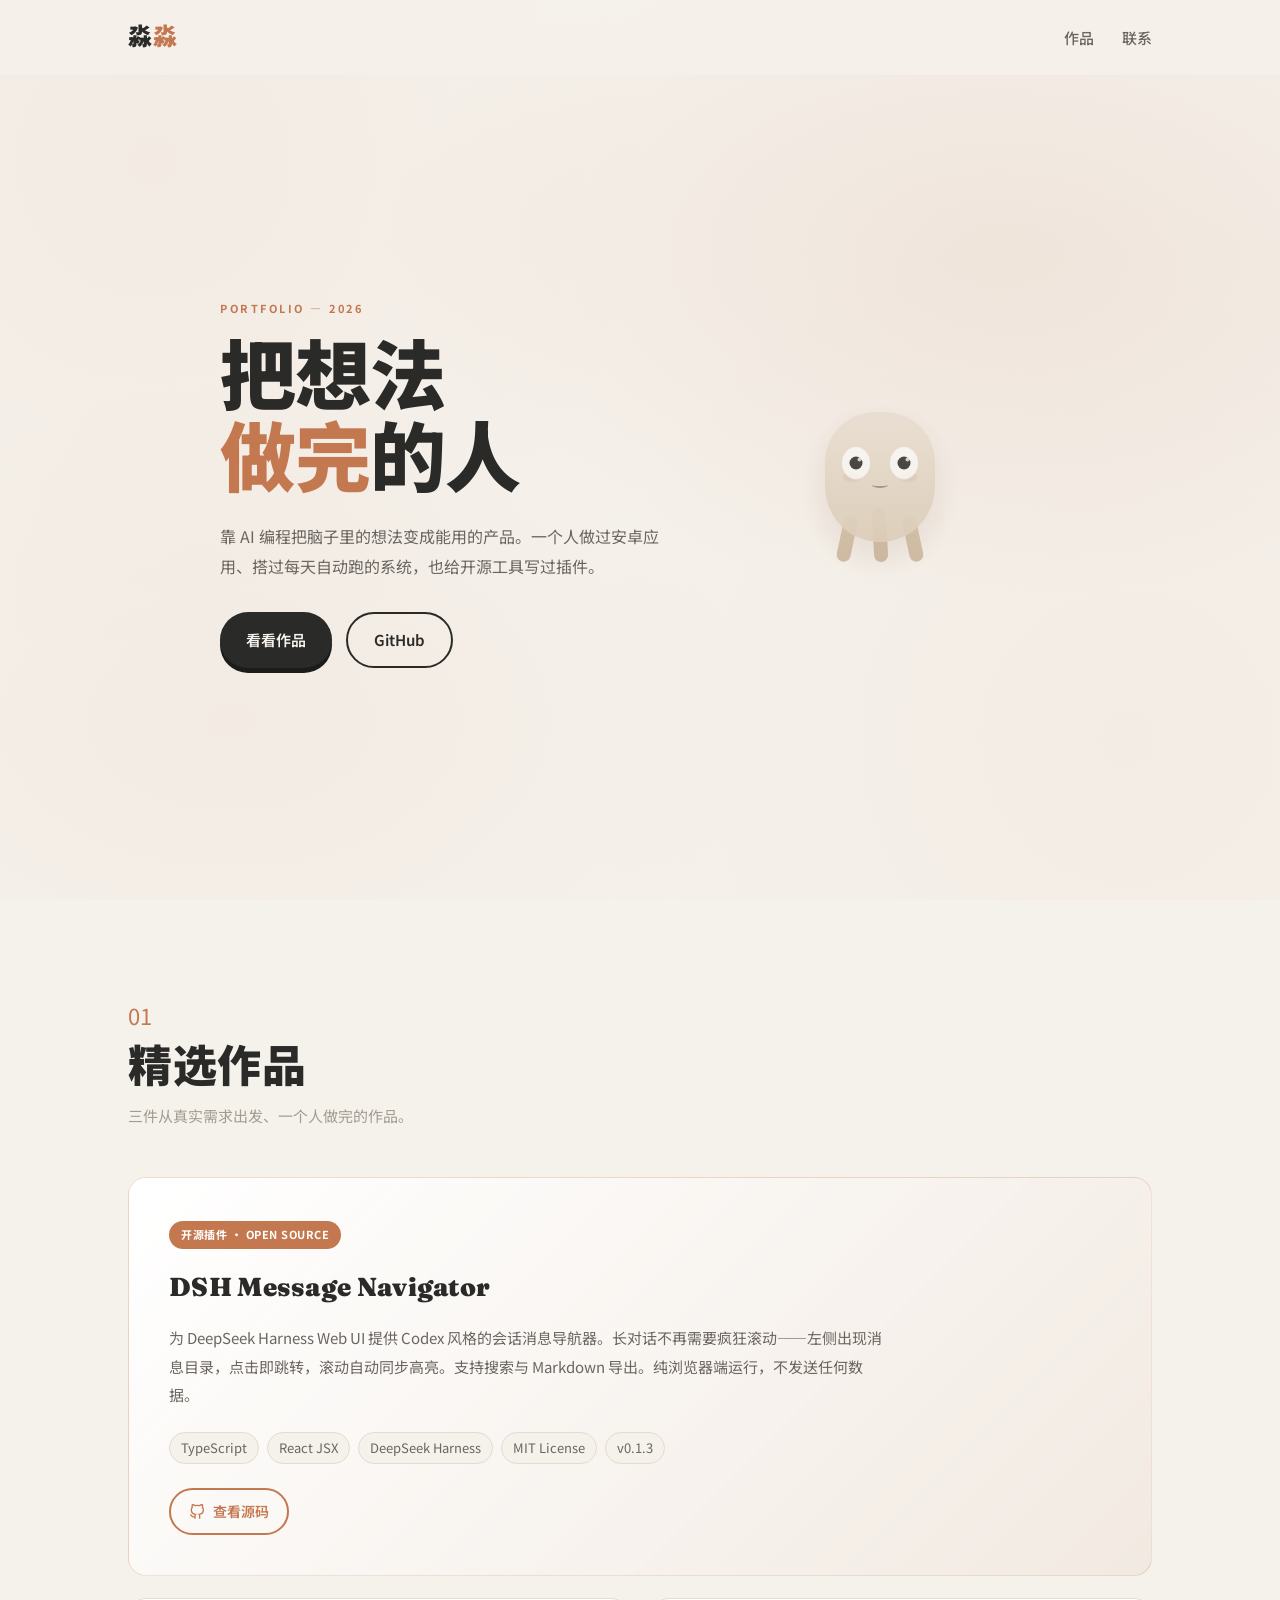
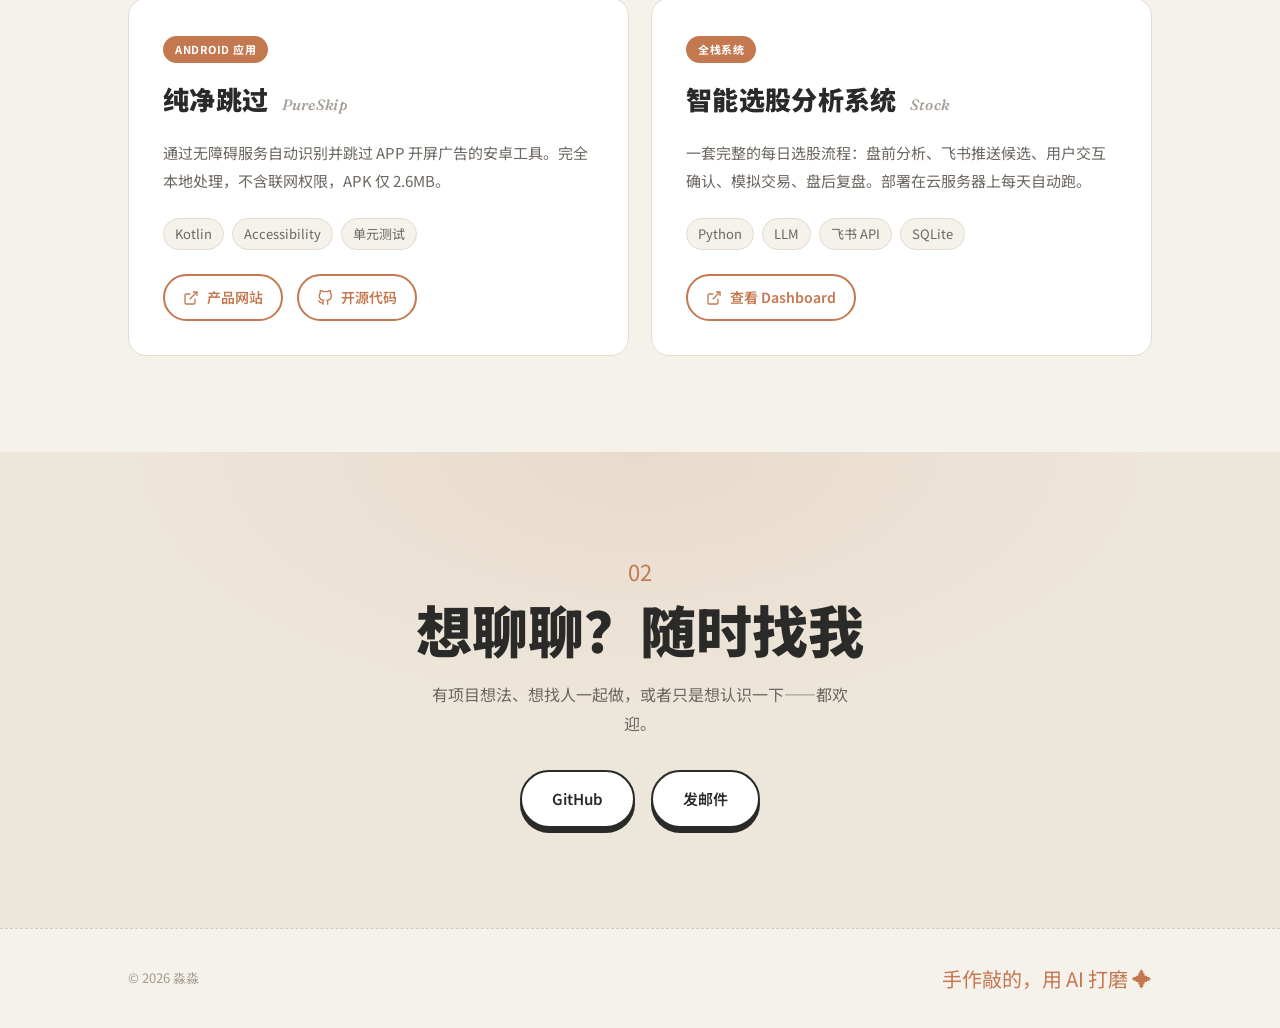
==== index.html @ 7923259c "revert: 回到版本C暖调编辑+漂浮生物(米色)，移除水母SVG与暖橙渐变，去掉Caveat手写体，署名淼淼" ====
<!DOCTYPE html>
<html lang="zh-CN">
<head>
    <meta charset="UTF-8">
    <meta name="viewport" content="width=device-width, initial-scale=1.0">
    <title>淼淼 — 作品集</title>
    <meta name="description" content="淼淼 的个人作品集：AI 编程驱动，从想法到产品一个人做完。">
    <link rel="preconnect" href="https://fonts.googleapis.com">
    <link rel="preconnect" href="https://fonts.gstatic.com" crossorigin>
    <link href="https://fonts.googleapis.com/css2?family=Fraunces:ital,opsz,wght@0,9..144,400;0,9..144,600;0,9..144,900;1,9..144,500&family=Noto+Sans+SC:wght@300;400;500;700&display=swap" rel="stylesheet">
    <link rel="stylesheet" href="style.css">
</head>
<body>
    <!-- 顶部滚动进度条 -->
    <div class="scroll-progress" id="scrollProgress"></div>

    <!-- 导航栏 -->
    <nav class="navbar" id="navbar">
        <div class="container nav-container">
            <a href="#hero" class="logo">淼<span>淼</span></a>
            <ul class="nav-links">
                <li><a href="#work">作品</a></li>
                <li><a href="#contact">联系</a></li>
            </ul>
        </div>
    </nav>

    <!-- 英雄区 -->
    <section class="hero" id="hero">
        <div class="container hero-container">
            <!-- 左侧：文案 -->
            <div class="hero-content">
                <span class="hero-label">Portfolio — 2026</span>
                <h1 class="hero-title">把想法<br><span>做完</span>的人</h1>
                <p class="hero-desc">靠 AI 编程把脑子里的想法变成能用的产品。一个人做过安卓应用、搭过每天自动跑的系统，也给开源工具写过插件。</p>
                <div class="hero-buttons">
                    <a href="#work" class="btn btn-primary">看看作品</a>
                    <a href="https://github.com/kekcidbbe-sudo" target="_blank" rel="noopener" class="btn btn-ghost">GitHub</a>
                </div>
            </div>

            <!-- 右侧：眼珠跟随的漂浮吉祥物 -->
            <div class="hero-mascot" id="mascotArea" aria-hidden="true">
                <div class="creature" id="creature">
                    <div class="tentacle t1"></div>
                    <div class="tentacle t2"></div>
                    <div class="tentacle t3"></div>
                    <div class="creature-body">
                        <div class="creature-face">
                            <div class="eye">
                                <div class="pupil" id="pupilL"></div>
                            </div>
                            <div class="eye">
                                <div class="pupil" id="pupilR"></div>
                            </div>
                        </div>
                        <div class="cheek cheek-l"></div>
                        <div class="cheek cheek-r"></div>
                        <div class="smile"></div>
                    </div>
                </div>
            </div>
        </div>
    </section>

    <!-- 作品展示 -->
    <section class="work" id="work">
        <div class="container">
            <div class="section-head">
                <span class="section-num">01</span>
                <h2 class="section-title">精选作品</h2>
                <p class="section-sub">三件从真实需求出发、一个人做完的作品。</p>
            </div>

            <!-- 主推项目：DSH Message Navigator -->
            <article class="project-card featured">
                <span class="project-type">开源插件 · Open Source</span>
                <h3 class="project-name">DSH Message Navigator</h3>
                <p class="project-desc">为 DeepSeek Harness Web UI 提供 Codex 风格的会话消息导航器。长对话不再需要疯狂滚动——左侧出现消息目录，点击即跳转，滚动自动同步高亮。支持搜索与 Markdown 导出。纯浏览器端运行，不发送任何数据。</p>
                <div class="project-meta">
                    <span>TypeScript</span>
                    <span>React JSX</span>
                    <span>DeepSeek Harness</span>
                    <span>MIT License</span>
                    <span>v0.1.3</span>
                </div>
                <div class="project-links">
                    <a href="https://github.com/kekcidbbe-sudo/dsh-message-navigator" target="_blank" rel="noopener" class="project-link">
                        <svg width="16" height="16" viewBox="0 0 24 24" fill="none" stroke="currentColor" stroke-width="2"><path d="M9 19c-5 1.5-5-2.5-7-3m14 6v-3.87a3.37 3.37 0 0 0-.94-2.61c3.14-.35 6.44-1.54 6.44-7A5.44 5.44 0 0 0 20 4.77 5.07 5.07 0 0 0 19.91 1S18.73.65 16 2.48a13.38 13.38 0 0 0-7 0C6.27.65 5.09 1 5.09 1A5.07 5.07 0 0 0 5 4.77a5.44 5.44 0 0 0-1.5 3.78c0 5.42 3.3 6.61 6.44 7A3.37 3.37 0 0 0 9 18.13V22"/></svg>
                        <span>查看源码</span>
                    </a>
                </div>
            </article>

            <div class="project-grid">
                <article class="project-card">
                    <span class="project-type">Android 应用</span>
                    <h3 class="project-name">纯净跳过 <span>PureSkip</span></h3>
                    <p class="project-desc">通过无障碍服务自动识别并跳过 APP 开屏广告的安卓工具。完全本地处理，不含联网权限，APK 仅 2.6MB。</p>
                    <div class="project-meta">
                        <span>Kotlin</span>
                        <span>Accessibility</span>
                        <span>单元测试</span>
                    </div>
                    <div class="project-links">
                        <a href="https://pureskip.pages.dev/" target="_blank" rel="noopener" class="project-link">
                            <svg width="16" height="16" viewBox="0 0 24 24" fill="none" stroke="currentColor" stroke-width="2"><path d="M18 13v6a2 2 0 0 1-2 2H5a2 2 0 0 1-2-2V8a2 2 0 0 1 2-2h6"/><polyline points="15 3 21 3 21 9"/><line x1="10" y1="14" x2="21" y2="3"/></svg>
                            <span>产品网站</span>
                        </a>
                        <a href="https://github.com/kekcidbbe-sudo/PureSkip" target="_blank" rel="noopener" class="project-link">
                            <svg width="16" height="16" viewBox="0 0 24 24" fill="none" stroke="currentColor" stroke-width="2"><path d="M9 19c-5 1.5-5-2.5-7-3m14 6v-3.87a3.37 3.37 0 0 0-.94-2.61c3.14-.35 6.44-1.54 6.44-7A5.44 5.44 0 0 0 20 4.77 5.07 5.07 0 0 0 19.91 1S18.73.65 16 2.48a13.38 13.38 0 0 0-7 0C6.27.65 5.09 1 5.09 1A5.07 5.07 0 0 0 5 4.77a5.44 5.44 0 0 0-1.5 3.78c0 5.42 3.3 6.61 6.44 7A3.37 3.37 0 0 0 9 18.13V22"/></svg>
                            <span>开源代码</span>
                        </a>
                    </div>
                </article>

                <article class="project-card">
                    <span class="project-type">全栈系统</span>
                    <h3 class="project-name">智能选股分析系统 <span>Stock</span></h3>
                    <p class="project-desc">一套完整的每日选股流程：盘前分析、飞书推送候选、用户交互确认、模拟交易、盘后复盘。部署在云服务器上每天自动跑。</p>
                    <div class="project-meta">
                        <span>Python</span>
                        <span>LLM</span>
                        <span>飞书 API</span>
                        <span>SQLite</span>
                    </div>
                    <div class="project-links">
                        <a href="http://49.233.30.134/" target="_blank" rel="noopener" class="project-link">
                            <svg width="16" height="16" viewBox="0 0 24 24" fill="none" stroke="currentColor" stroke-width="2"><path d="M18 13v6a2 2 0 0 1-2 2H5a2 2 0 0 1-2-2V8a2 2 0 0 1 2-2h6"/><polyline points="15 3 21 3 21 9"/><line x1="10" y1="14" x2="21" y2="3"/></svg>
                            <span>查看 Dashboard</span>
                        </a>
                    </div>
                </article>
            </div>
        </div>
    </section>

    <!-- 联系方式 -->
    <section class="contact" id="contact">
        <div class="container contact-inner">
            <span class="section-num center">02</span>
            <h2 class="contact-title">想聊聊？随时找我</h2>
            <p class="contact-desc">有项目想法、想找人一起做，或者只是想认识一下——都欢迎。</p>
            <div class="contact-links">
                <a href="https://github.com/kekcidbbe-sudo" target="_blank" rel="noopener" class="contact-item">
                    <span>GitHub</span>
                </a>
                <a href="mailto:2795542990@qq.com" class="contact-item">
                    <span>发邮件</span>
                </a>
            </div>
        </div>
    </section>

    <!-- 页脚 -->
    <footer class="footer">
        <div class="container footer-container">
            <p>© 2026 淼淼</p>
            <p class="footer-note">手作敲的，用 AI 打磨 ✦</p>
        </div>
    </footer>

    <script src="script.js"></script>
</body>
</html>
---- style.css ----
/* ============================================================
   淼淼 · 作品集 —— 版本 C：暖调编辑风 + 漂浮眼珠吉祥物
   干净、不花哨、有记忆点、轻交互
   ============================================================ */

* { margin: 0; padding: 0; box-sizing: border-box; }

:root {
    --paper:        #F5F1EB;   /* 主背景：暖米白 */
    --paper-deep:   #EDE6DA;   /* 次级背景 */
    --card:         #FFFFFF;   /* 卡片：近白 */
    --card-hover:   #FFFBF5;

    --ink:          #2A2A28;   /* 主文字：暖墨 */
    --ink-soft:     #6B6660;   /* 次要文字 */
    --ink-muted:    #A39C91;   /* 弱化文字 */

    --accent:       #C47850;   /* 主色：陶土橙 */
    --accent-deep:  #A85E3C;
    --accent-soft:  rgba(196, 120, 80, 0.10);
    --accent-line:  rgba(196, 120, 80, 0.22);

    --border:       #E3DCCF;
    --border-deep:  #D6CCB8;
    --shadow-ink:   rgba(75, 60, 40, 0.12);

    --serif: 'Fraunces', 'Noto Sans SC', Georgia, serif;
    --sans:  'Noto Sans SC', -apple-system, BlinkMacSystemFont, 'Segoe UI', sans-serif;
    --hand:  var(--sans);
}

html { scroll-behavior: smooth; overflow-x: hidden; }

body {
    font-family: var(--sans);
    background: var(--paper);
    color: var(--ink);
    line-height: 1.75;
    overflow-x: hidden;
    -webkit-font-smoothing: antialiased;
    background-image:
        radial-gradient(circle at 12% 18%, rgba(196, 120, 80, 0.05) 0, transparent 38%),
        radial-gradient(circle at 88% 82%, rgba(196, 120, 80, 0.04) 0, transparent 42%);
    background-attachment: fixed;
}

.container { max-width: 1080px; margin: 0 auto; padding: 0 28px; }
.hand { font-family: var(--hand); font-weight: 700; }

/* ===== 顶部滚动进度条 ===== */
.scroll-progress {
    position: fixed; top: 0; left: 0;
    height: 3px; width: 0%;
    background: var(--accent);
    z-index: 200; transition: width 0.1s linear;
}

/* ===== 导航栏 ===== */
.navbar {
    position: fixed; top: 0; left: 0; right: 0; z-index: 100;
    background: rgba(245, 241, 235, 0.78);
    backdrop-filter: blur(14px); -webkit-backdrop-filter: blur(14px);
    border-bottom: 1px solid transparent;
    padding: 16px 0;
    transition: background 0.3s, box-shadow 0.3s, border-color 0.3s, padding 0.3s;
}
.navbar.scrolled {
    background: rgba(245, 241, 235, 0.94);
    border-bottom: 1px solid var(--border);
    box-shadow: 0 6px 22px rgba(75, 60, 40, 0.05);
    padding: 11px 0;
}
.nav-container { display: flex; justify-content: space-between; align-items: center; }
.logo {
    font-family: var(--serif); font-size: 24px; font-weight: 900;
    color: var(--ink); text-decoration: none; letter-spacing: 0.5px;
}
.logo span { color: var(--accent); }
.nav-links { display: flex; gap: 28px; list-style: none; }
.nav-links a {
    color: var(--ink-soft); text-decoration: none; font-size: 15px; font-weight: 500;
    transition: color 0.25s; position: relative;
}
.nav-links a::after {
    content: ''; position: absolute; bottom: -5px; left: 0;
    width: 0; height: 2px; background: var(--accent); border-radius: 2px;
    transition: width 0.28s ease;
}
.nav-links a:hover { color: var(--ink); }
.nav-links a:hover::after { width: 100%; }

/* ===== 英雄区 ===== */
.hero {
    min-height: 100vh; display: flex; align-items: center;
    padding: 120px 0 60px; position: relative; overflow: hidden;
    background:
        radial-gradient(ellipse 70% 55% at 78% 28%, rgba(196, 120, 80, 0.10), transparent 70%),
        radial-gradient(ellipse 60% 55% at 18% 80%, rgba(196, 120, 80, 0.05), transparent 70%);
}
.hero-container {
    display: grid; grid-template-columns: 1.1fr 0.9fr;
    gap: 40px; align-items: center; position: relative; z-index: 1;
}
.hero-label {
    display: inline-block; font-size: 11px; font-weight: 700;
    color: var(--accent); text-transform: uppercase; letter-spacing: 2.5px;
    margin-bottom: 18px;
}
.hero-title {
    font-family: var(--serif); font-size: clamp(44px, 7vw, 76px);
    font-weight: 900; line-height: 1.08; color: var(--ink);
    letter-spacing: -1px; margin-bottom: 22px;
}
.hero-title span { color: var(--accent); }
.hero-desc {
    font-size: 16px; color: var(--ink-soft); max-width: 440px;
    margin-bottom: 30px; line-height: 1.85;
}
.hero-buttons { display: flex; gap: 14px; flex-wrap: wrap; }
.btn {
    display: inline-flex; align-items: center; justify-content: center;
    padding: 13px 26px; border-radius: 999px; font-size: 15px; font-weight: 600;
    text-decoration: none; transition: transform 0.22s cubic-bezier(.34,1.56,.64,1), box-shadow 0.25s, background 0.25s, color 0.25s;
    will-change: transform;
}
.btn-primary { background: var(--ink); color: var(--paper); box-shadow: 0 5px 0 #1c1c1a; }
.btn-primary:hover { background: var(--accent); box-shadow: 0 8px 0 var(--accent-deep); transform: translateY(-3px); }
.btn-primary:active { transform: translateY(2px); box-shadow: 0 2px 0 var(--accent-deep); }
.btn-ghost { border: 2px solid var(--ink); color: var(--ink); background: transparent; }
.btn-ghost:hover { background: var(--ink); color: var(--paper); transform: translateY(-3px); }

/* ===== 漂浮眼珠吉祥物 ===== */
.hero-mascot {
    position: relative; height: 360px;
    display: flex; flex-direction: column; align-items: center; justify-content: center;
}
.creature {
    position: relative; width: 150px; height: 180px;
    animation: float 4s ease-in-out infinite;
}
@keyframes float { 0%,100% { transform: translateY(0); } 50% { transform: translateY(-12px); } }
.creature-body {
    position: absolute; bottom: 28px; left: 20px;
    width: 110px; height: 130px;
    background: linear-gradient(180deg, #E8DDD0 0%, #DCCCB8 100%);
    border-radius: 55px 55px 60px 60px;
    opacity: 0.92;
    box-shadow: 0 14px 30px rgba(120, 90, 60, 0.12);
}
.tentacle {
    position: absolute; width: 14px; height: 46px;
    background: linear-gradient(180deg, #DCCCB8, #D0BCA4);
    border-radius: 7px; bottom: 8px; z-index: -1;
}
.tentacle.t1 { left: 35px; transform: rotate(12deg); }
.tentacle.t2 { left: 68px; transform: rotate(-3deg); height: 54px; }
.tentacle.t3 { right: 35px; transform: rotate(-12deg); }
.creature-face {
    position: absolute; top: 34px; left: 50%; transform: translateX(-50%);
    width: 78px; display: flex; justify-content: center; gap: 18px; z-index: 2;
}
.eye {
    width: 34px; height: 34px; background: rgba(255,255,255,0.72);
    border-radius: 50%; position: relative; overflow: hidden;
    border: 1.5px solid rgba(180, 150, 120, 0.3);
    backdrop-filter: blur(2px); -webkit-backdrop-filter: blur(2px);
}
.pupil {
    width: 13px; height: 13px; background: #3a3835; border-radius: 50%;
    position: absolute; top: 50%; left: 50%; transform: translate(-50%, -50%);
    transition: transform 0.09s ease-out;
}
.pupil::after {
    content: ''; width: 4px; height: 4px; background: rgba(255,255,255,0.75);
    border-radius: 50%; position: absolute; top: 1px; right: 1px;
}
.cheek {
    position: absolute; width: 18px; height: 10px;
    background: rgba(196, 120, 80, 0.14); border-radius: 50%; top: 60px;
}
.cheek-l { left: 18px; }
.cheek-r { right: 18px; }
.smile {
    position: absolute; top: 70px; left: 50%; transform: translateX(-50%);
    width: 16px; height: 6px; border-bottom: 2.5px solid #a09080; border-radius: 0 0 50% 50%;
}

/* ===== 区块标题 ===== */
.section-head { margin-bottom: 48px; }
.section-num {
    font-family: var(--hand); font-size: 22px; color: var(--accent);
    display: inline-block; margin-bottom: 6px;
}
.section-num.center { display: block; text-align: center; margin-bottom: 12px; }
.section-title {
    font-family: var(--serif); font-size: clamp(30px, 4.5vw, 44px);
    font-weight: 900; color: var(--ink); letter-spacing: 0.5px; line-height: 1.15;
}
.section-sub { margin-top: 12px; font-size: 15px; color: var(--ink-muted); max-width: 520px; }

/* ===== 作品展示 ===== */
.work { padding: 96px 0; position: relative; }
.project-card {
    background: var(--card); border: 1.5px solid var(--border);
    border-radius: 18px; padding: 34px; margin-bottom: 22px;
    position: relative; overflow: hidden;
    transition: transform 0.3s cubic-bezier(.2,.8,.2,1), box-shadow 0.3s, border-color 0.3s;
}
.project-card:hover {
    transform: translateY(-4px); border-color: var(--border-deep);
    box-shadow: 0 14px 38px var(--shadow-ink);
}
.project-card.featured {
    background: linear-gradient(135deg, var(--card), rgba(196, 120, 80, 0.06));
    border-color: var(--accent-line); padding: 40px;
}
.project-type {
    display: inline-block; font-size: 11px; font-weight: 700;
    color: #fff; background: var(--accent); padding: 4px 12px;
    border-radius: 999px; text-transform: uppercase; letter-spacing: 0.5px; margin-bottom: 16px;
}
.project-name {
    font-family: var(--serif); font-size: 26px; font-weight: 900;
    color: var(--ink); margin-bottom: 14px; letter-spacing: 0.3px;
}
.project-name span {
    font-family: var(--serif); font-style: italic; font-size: 15px;
    font-weight: 500; color: var(--ink-muted); margin-left: 8px;
}
.project-desc {
    font-size: 15px; color: var(--ink-soft); line-height: 1.9;
    margin-bottom: 22px; max-width: 720px;
}
.project-meta { display: flex; flex-wrap: wrap; gap: 8px; margin-bottom: 24px; }
.project-meta span {
    font-family: var(--hand); font-size: 13px; padding: 4px 11px;
    background: var(--paper); border: 1.5px solid var(--border);
    border-radius: 999px; color: var(--ink-soft);
}
.project-links { display: flex; gap: 14px; flex-wrap: wrap; }
.project-link {
    display: inline-flex; align-items: center; gap: 8px; font-size: 14px; font-weight: 600;
    color: var(--accent); text-decoration: none; padding: 9px 18px;
    border: 2px solid var(--accent); border-radius: 999px; transition: all 0.25s;
}
.project-link:hover { background: var(--accent); color: #fff; transform: translateY(-2px); }

.project-grid { display: grid; grid-template-columns: 1fr 1fr; gap: 22px; }
.project-grid .project-card { margin-bottom: 0; }

/* ===== 联系方式 ===== */
.contact {
    padding: 100px 0; position: relative; overflow: hidden;
    background:
        radial-gradient(ellipse 60% 80% at 50% 0%, rgba(196, 120, 80, 0.10), transparent 70%),
        var(--paper-deep);
}
.contact-inner { position: relative; z-index: 1; text-align: center; max-width: 600px; margin: 0 auto; }
.contact-title {
    font-family: var(--serif); font-size: clamp(34px, 5.5vw, 56px);
    font-weight: 900; color: var(--ink); margin-bottom: 16px; line-height: 1.1;
}
.contact-desc { color: var(--ink-soft); max-width: 440px; margin: 0 auto 32px; font-size: 16px; line-height: 1.8; }
.contact-links { display: flex; gap: 16px; flex-wrap: wrap; justify-content: center; }
.contact-item {
    display: flex; align-items: center; padding: 14px 30px;
    background: var(--card); border: 2px solid var(--ink); border-radius: 999px;
    color: var(--ink); text-decoration: none; font-size: 15px; font-weight: 600;
    box-shadow: 0 5px 0 var(--ink); transition: transform 0.2s, box-shadow 0.2s, background 0.25s, color 0.25s;
}
.contact-item:hover {
    background: var(--accent); border-color: var(--accent); color: #fff;
    transform: translateY(-3px); box-shadow: 0 8px 0 var(--accent-deep);
}
.contact-item:active { transform: translateY(2px); box-shadow: 0 2px 0 var(--accent-deep); }

/* ===== 页脚 ===== */
.footer { padding: 32px 0; border-top: 1.5px dashed var(--border-deep); background: var(--paper); }
.footer-container { display: flex; justify-content: space-between; align-items: center; flex-wrap: wrap; gap: 8px; }
.footer p { font-size: 13px; color: var(--ink-muted); }
.footer-note { font-family: var(--hand); font-size: 20px !important; color: var(--accent) !important; }

/* ===== 滚动揭示 ===== */
.reveal { opacity: 0; transform: translateY(28px); transition: opacity 0.7s cubic-bezier(.2,.8,.2,1), transform 0.7s cubic-bezier(.2,.8,.2,1); }
.reveal.visible { opacity: 1; transform: translateY(0); }

/* ===== 响应式 ===== */
@media (max-width: 860px) {
    .hero-container { grid-template-columns: 1fr; gap: 48px; }
    .hero-mascot { order: -1; height: 280px; transform: scale(0.9); }
    .project-grid { grid-template-columns: 1fr; }
}
@media (max-width: 600px) {
    .container { padding: 0 20px; }
    .nav-links { gap: 18px; }
    .hero { padding: 100px 0 40px; }
    .project-card, .project-card.featured { padding: 26px; }
    .project-name { font-size: 22px; }
    .footer-container { justify-content: center; text-align: center; }
}

/* ===== 尊重减弱动效偏好 ===== */
@media (prefers-reduced-motion: reduce) {
    * { animation-duration: 0.001ms !important; animation-iteration-count: 1 !important; transition-duration: 0.001ms !important; scroll-behavior: auto !important; }
    .reveal { opacity: 1; transform: none; }
    .creature { animation: none; }
}
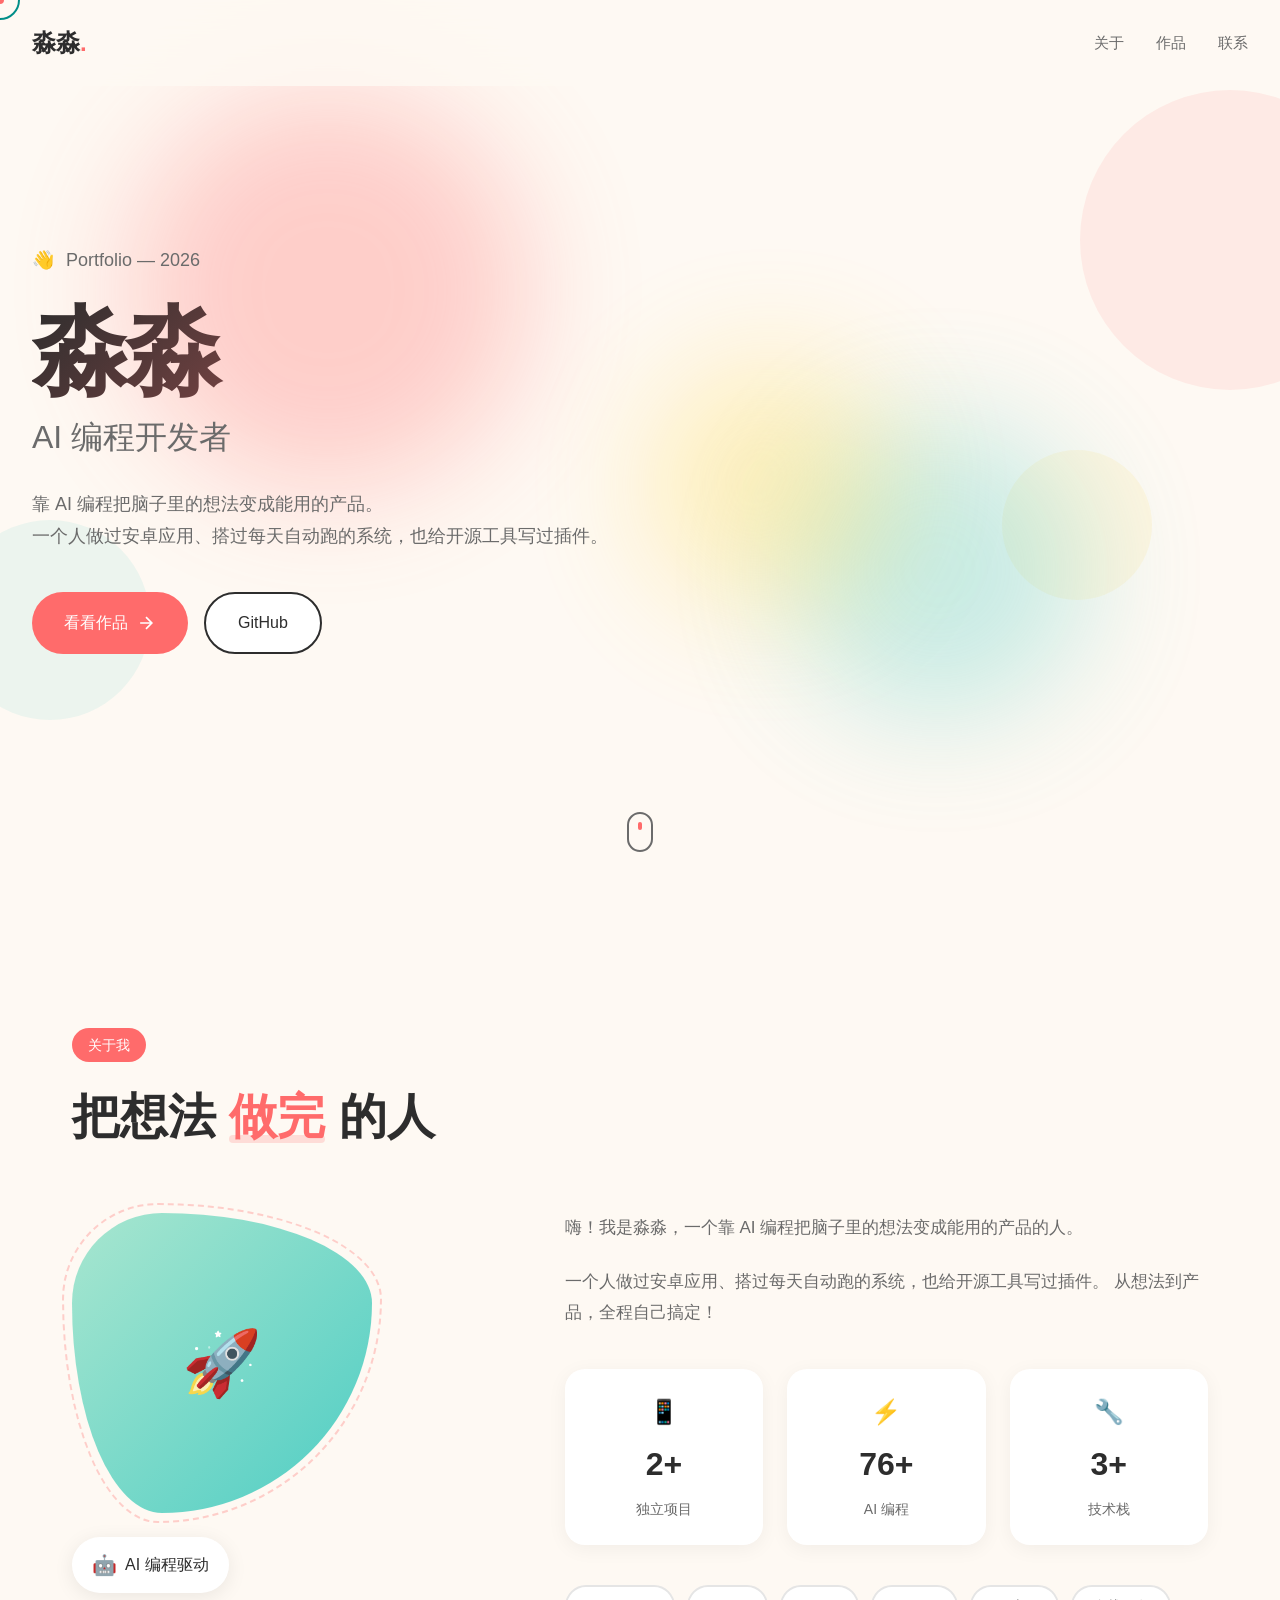
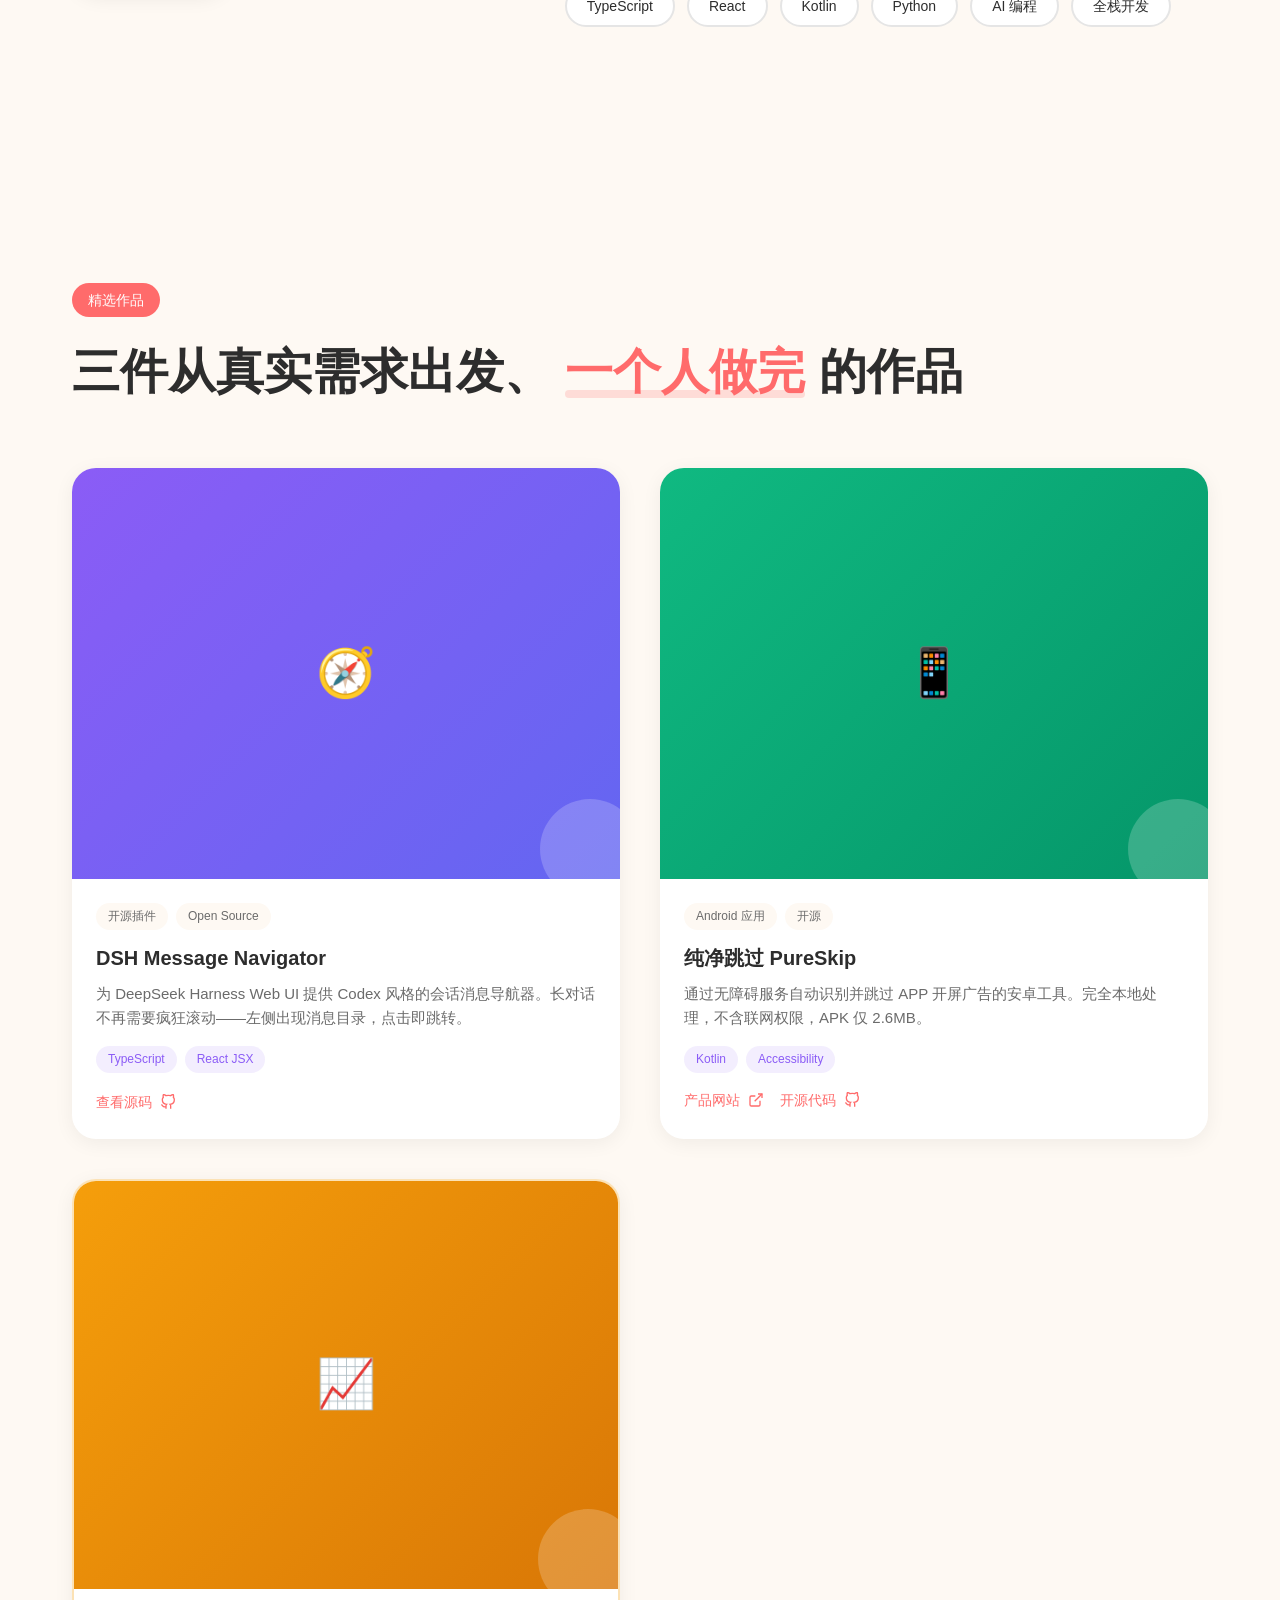
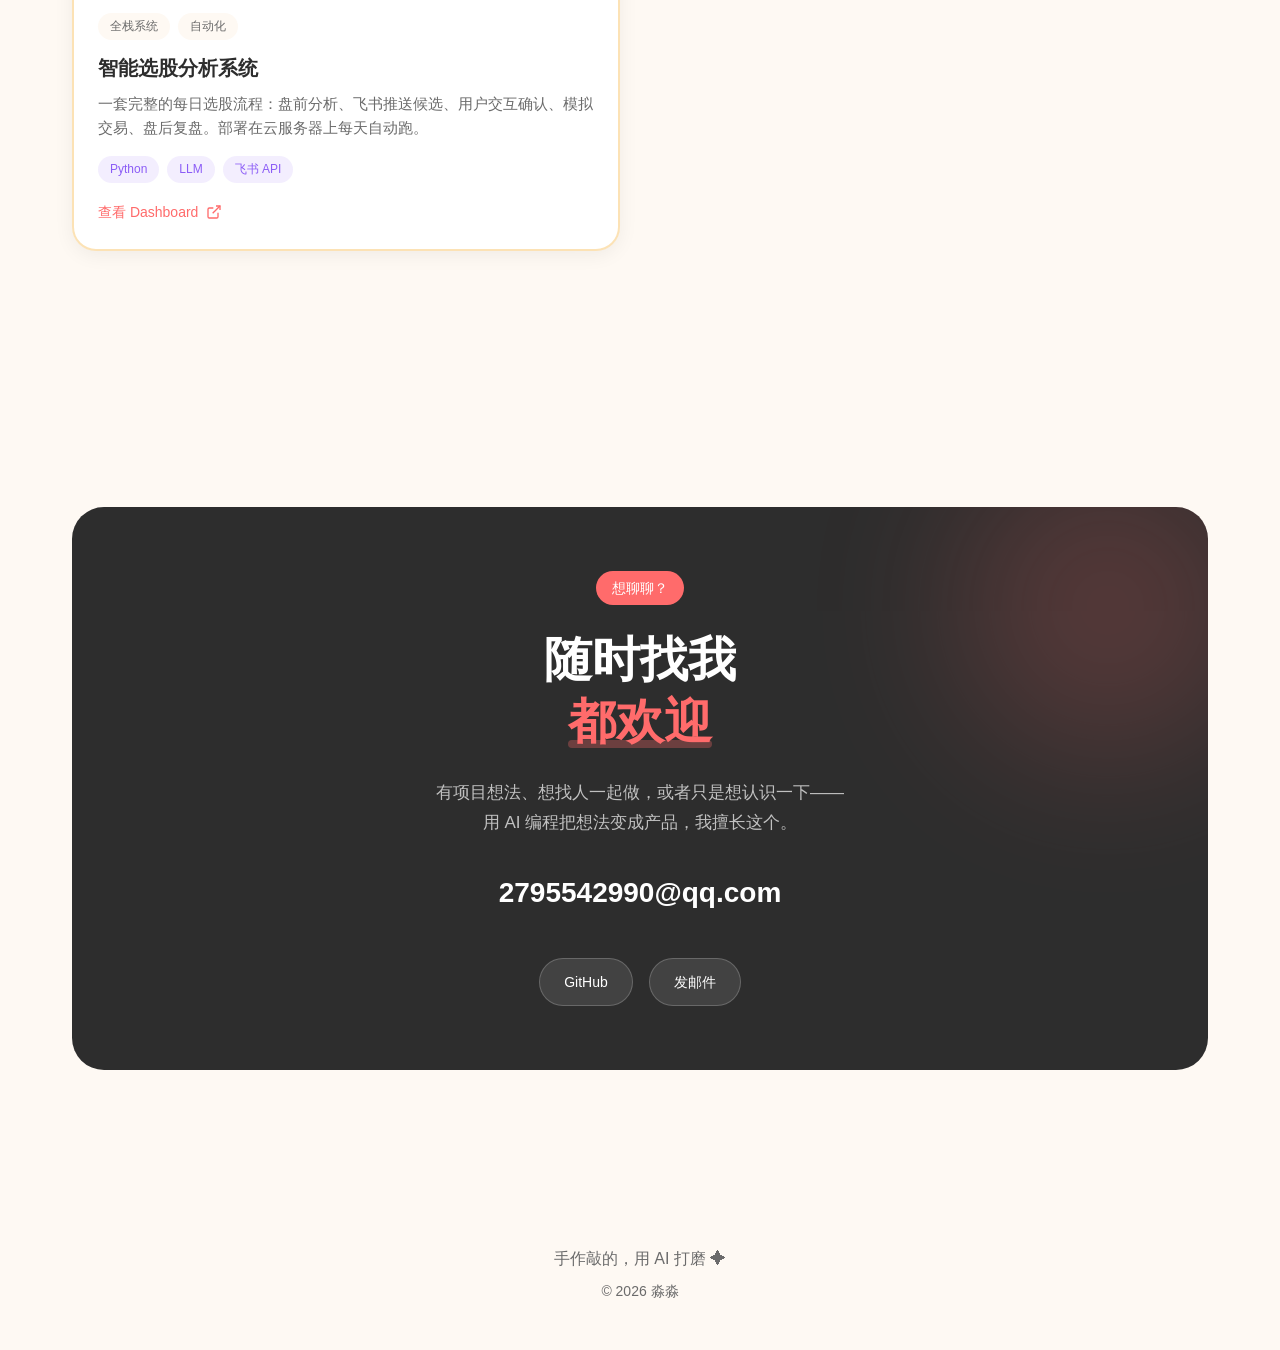
==== commit 4fe64e5c: "redesign: 重构作品集 - 新版交互式布局 - 新增『关于/作品/联系』三区结构，导航改为顶部固定菜单 - 新增鼠标形状跟随(cursor-shape/dot)与装饰光斑(deco/blob)" ====
--- a/index.html
+++ b/index.html
@@ -11,52 +11,119 @@
     <link rel="stylesheet" href="style.css">
 </head>
 <body>
-    <!-- 顶部滚动进度条 -->
-    <div class="scroll-progress" id="scrollProgress"></div>
+    <!-- 鼠标形状跟随 -->
+    <div class="cursor-shape"></div>
+    <div class="cursor-dot"></div>
+
+    <!-- 装饰元素 -->
+    <div class="deco deco-1"></div>
+    <div class="deco deco-2"></div>
+    <div class="deco deco-3"></div>
 
     <!-- 导航栏 -->
-    <nav class="navbar" id="navbar">
-        <div class="container nav-container">
-            <a href="#hero" class="logo">淼<span>淼</span></a>
-            <ul class="nav-links">
-                <li><a href="#work">作品</a></li>
-                <li><a href="#contact">联系</a></li>
-            </ul>
+    <nav class="nav">
+        <a href="#" class="nav-logo">淼淼<span class="logo-dot">.</span></a>
+        <div class="nav-menu">
+            <a href="#about" class="nav-link">关于</a>
+            <a href="#work" class="nav-link">作品</a>
+            <a href="#contact" class="nav-link">联系</a>
         </div>
     </nav>
 
-    <!-- 英雄区 -->
+    <!-- Hero区 -->
     <section class="hero" id="hero">
-        <div class="container hero-container">
-            <!-- 左侧：文案 -->
-            <div class="hero-content">
-                <span class="hero-label">Portfolio — 2026</span>
-                <h1 class="hero-title">把想法<br><span>做完</span>的人</h1>
-                <p class="hero-desc">靠 AI 编程把脑子里的想法变成能用的产品。一个人做过安卓应用、搭过每天自动跑的系统，也给开源工具写过插件。</p>
-                <div class="hero-buttons">
-                    <a href="#work" class="btn btn-primary">看看作品</a>
-                    <a href="https://github.com/kekcidbbe-sudo" target="_blank" rel="noopener" class="btn btn-ghost">GitHub</a>
-                </div>
-            </div>
-
-            <!-- 右侧：眼珠跟随的漂浮吉祥物 -->
-            <div class="hero-mascot" id="mascotArea" aria-hidden="true">
-                <div class="creature" id="creature">
-                    <div class="tentacle t1"></div>
-                    <div class="tentacle t2"></div>
-                    <div class="tentacle t3"></div>
-                    <div class="creature-body">
-                        <div class="creature-face">
-                            <div class="eye">
-                                <div class="pupil" id="pupilL"></div>
-                            </div>
-                            <div class="eye">
-                                <div class="pupil" id="pupilR"></div>
-                            </div>
-                        </div>
-                        <div class="cheek cheek-l"></div>
-                        <div class="cheek cheek-r"></div>
-                        <div class="smile"></div>
+        <div class="hero-bg">
+            <div class="blob blob-1"></div>
+            <div class="blob blob-2"></div>
+            <div class="blob blob-3"></div>
+        </div>
+        <div class="hero-content">
+            <div class="hero-greeting">
+                <span class="wave">👋</span>
+                <span>Portfolio — 2026</span>
+            </div>
+            <h1 class="hero-title">
+                <span class="title-name">淼淼</span>
+                <span class="title-role">AI 编程开发者</span>
+            </h1>
+            <p class="hero-desc">
+                靠 AI 编程把脑子里的想法变成能用的产品。
+                <br>
+                一个人做过安卓应用、搭过每天自动跑的系统，也给开源工具写过插件。
+            </p>
+            <div class="hero-cta">
+                <a href="#work" class="btn btn-primary">
+                    <span>看看作品</span>
+                    <svg width="20" height="20" viewBox="0 0 24 24" fill="none" stroke="currentColor" stroke-width="2">
+                        <path d="M5 12h14M12 5l7 7-7 7"/>
+                    </svg>
+                </a>
+                <a href="https://github.com/kekcidbbe-sudo" target="_blank" rel="noopener" class="btn btn-secondary">GitHub</a>
+            </div>
+        </div>
+        <div class="hero-scroll">
+            <div class="scroll-mouse">
+                <div class="scroll-wheel"></div>
+            </div>
+        </div>
+    </section>
+
+    <!-- 关于我 -->
+    <section class="section about" id="about">
+        <div class="container">
+            <div class="section-header fade-in">
+                <span class="section-tag">关于我</span>
+                <h2 class="section-title">
+                    把想法
+                    <span class="title-highlight">做完</span>
+                    的人
+                </h2>
+            </div>
+            <div class="about-grid">
+                <div class="about-visual fade-in">
+                    <div class="avatar-wrapper">
+                        <div class="avatar-placeholder">
+                            <span>🚀</span>
+                        </div>
+                        <div class="avatar-ring"></div>
+                    </div>
+                    <div class="about-badge">
+                        <span class="badge-icon">🤖</span>
+                        <span class="badge-text">AI 编程驱动</span>
+                    </div>
+                </div>
+                <div class="about-content fade-in">
+                    <p class="about-text">
+                        嗨！我是淼淼，一个靠 AI 编程把脑子里的想法变成能用的产品的人。
+                    </p>
+                    <p class="about-text">
+                        一个人做过安卓应用、搭过每天自动跑的系统，也给开源工具写过插件。
+                        从想法到产品，全程自己搞定！
+                    </p>
+                    <div class="about-stats">
+                        <div class="stat-card">
+                            <span class="stat-emoji">📱</span>
+                            <span class="stat-number" data-target="3">0</span>
+                            <span class="stat-label">独立项目</span>
+                        </div>
+                        <div class="stat-card">
+                            <span class="stat-emoji">⚡</span>
+                            <span class="stat-number" data-target="100">0</span>
+                            <span class="stat-label">AI 编程</span>
+                        </div>
+                        <div class="stat-card">
+                            <span class="stat-emoji">🔧</span>
+                            <span class="stat-number" data-target="5">0</span>
+                            <span class="stat-label">技术栈</span>
+                        </div>
+                    </div>
+                    <div class="about-skills">
+                        <span class="skill-bubble">TypeScript</span>
+                        <span class="skill-bubble">React</span>
+                        <span class="skill-bubble">Kotlin</span>
+                        <span class="skill-bubble">Python</span>
+                        <span class="skill-bubble">AI 编程</span>
+                        <span class="skill-bubble">全栈开发</span>
                     </div>
                 </div>
             </div>
@@ -64,99 +131,155 @@
     </section>
 
     <!-- 作品展示 -->
-    <section class="work" id="work">
-        <div class="container">
-            <div class="section-head">
-                <span class="section-num">01</span>
-                <h2 class="section-title">精选作品</h2>
-                <p class="section-sub">三件从真实需求出发、一个人做完的作品。</p>
-            </div>
-
-            <!-- 主推项目：DSH Message Navigator -->
-            <article class="project-card featured">
-                <span class="project-type">开源插件 · Open Source</span>
-                <h3 class="project-name">DSH Message Navigator</h3>
-                <p class="project-desc">为 DeepSeek Harness Web UI 提供 Codex 风格的会话消息导航器。长对话不再需要疯狂滚动——左侧出现消息目录，点击即跳转，滚动自动同步高亮。支持搜索与 Markdown 导出。纯浏览器端运行，不发送任何数据。</p>
-                <div class="project-meta">
-                    <span>TypeScript</span>
-                    <span>React JSX</span>
-                    <span>DeepSeek Harness</span>
-                    <span>MIT License</span>
-                    <span>v0.1.3</span>
-                </div>
-                <div class="project-links">
-                    <a href="https://github.com/kekcidbbe-sudo/dsh-message-navigator" target="_blank" rel="noopener" class="project-link">
-                        <svg width="16" height="16" viewBox="0 0 24 24" fill="none" stroke="currentColor" stroke-width="2"><path d="M9 19c-5 1.5-5-2.5-7-3m14 6v-3.87a3.37 3.37 0 0 0-.94-2.61c3.14-.35 6.44-1.54 6.44-7A5.44 5.44 0 0 0 20 4.77 5.07 5.07 0 0 0 19.91 1S18.73.65 16 2.48a13.38 13.38 0 0 0-7 0C6.27.65 5.09 1 5.09 1A5.07 5.07 0 0 0 5 4.77a5.44 5.44 0 0 0-1.5 3.78c0 5.42 3.3 6.61 6.44 7A3.37 3.37 0 0 0 9 18.13V22"/></svg>
-                        <span>查看源码</span>
+    <section class="section work" id="work">
+        <div class="container">
+            <div class="section-header fade-in">
+                <span class="section-tag">精选作品</span>
+                <h2 class="section-title">
+                    三件从真实需求出发、
+                    <span class="title-highlight">一个人做完</span>
+                    的作品
+                </h2>
+            </div>
+            <div class="work-grid">
+                <!-- 项目1: DSH Message Navigator -->
+                <div class="work-card fade-in" data-color="#8b5cf6">
+                    <div class="card-visual">
+                        <div class="card-placeholder" style="background: linear-gradient(135deg, #8b5cf6, #6366f1);">
+                            <span class="card-emoji">🧭</span>
+                        </div>
+                        <div class="card-shape"></div>
+                    </div>
+                    <div class="card-info">
+                        <div class="card-tags">
+                            <span class="card-tag">开源插件</span>
+                            <span class="card-tag">Open Source</span>
+                        </div>
+                        <h3 class="card-title">DSH Message Navigator</h3>
+                        <p class="card-desc">为 DeepSeek Harness Web UI 提供 Codex 风格的会话消息导航器。长对话不再需要疯狂滚动——左侧出现消息目录，点击即跳转。</p>
+                        <div class="project-tech">
+                            <span class="tech-tag">TypeScript</span>
+                            <span class="tech-tag">React JSX</span>
+                        </div>
+                        <a href="https://github.com/kekcidbbe-sudo/dsh-message-navigator" target="_blank" rel="noopener" class="card-link">
+                            查看源码
+                            <svg width="16" height="16" viewBox="0 0 24 24" fill="none" stroke="currentColor" stroke-width="2">
+                                <path d="M9 19c-5 1.5-5-2.5-7-3m14 6v-3.87a3.37 3.37 0 0 0-.94-2.61c3.14-.35 6.44-1.54 6.44-7A5.44 5.44 0 0 0 20 4.77 5.07 5.07 0 0 0 19.91 1S18.73.65 16 2.48a13.38 13.38 0 0 0-7 0C6.27.65 5.09 1 5.09 1A5.07 5.07 0 0 0 5 4.77a5.44 5.44 0 0 0-1.5 3.78c0 5.42 3.3 6.61 6.44 7A3.37 3.37 0 0 0 9 18.13V22"/>
+                            </svg>
+                        </a>
+                    </div>
+                </div>
+                <!-- 项目2: PureSkip -->
+                <div class="work-card fade-in" data-color="#10b981">
+                    <div class="card-visual">
+                        <div class="card-placeholder" style="background: linear-gradient(135deg, #10b981, #059669);">
+                            <span class="card-emoji">📱</span>
+                        </div>
+                        <div class="card-shape"></div>
+                    </div>
+                    <div class="card-info">
+                        <div class="card-tags">
+                            <span class="card-tag">Android 应用</span>
+                            <span class="card-tag">开源</span>
+                        </div>
+                        <h3 class="card-title">纯净跳过 PureSkip</h3>
+                        <p class="card-desc">通过无障碍服务自动识别并跳过 APP 开屏广告的安卓工具。完全本地处理，不含联网权限，APK 仅 2.6MB。</p>
+                        <div class="project-tech">
+                            <span class="tech-tag">Kotlin</span>
+                            <span class="tech-tag">Accessibility</span>
+                        </div>
+                        <div class="card-links">
+                            <a href="https://pureskip.pages.dev/" target="_blank" rel="noopener" class="card-link">
+                                产品网站
+                                <svg width="16" height="16" viewBox="0 0 24 24" fill="none" stroke="currentColor" stroke-width="2">
+                                    <path d="M18 13v6a2 2 0 0 1-2 2H5a2 2 0 0 1-2-2V8a2 2 0 0 1 2-2h6"/><polyline points="15 3 21 3 21 9"/><line x1="10" y1="14" x2="21" y2="3"/>
+                                </svg>
+                            </a>
+                            <a href="https://github.com/kekcidbbe-sudo/PureSkip" target="_blank" rel="noopener" class="card-link">
+                                开源代码
+                                <svg width="16" height="16" viewBox="0 0 24 24" fill="none" stroke="currentColor" stroke-width="2">
+                                    <path d="M9 19c-5 1.5-5-2.5-7-3m14 6v-3.87a3.37 3.37 0 0 0-.94-2.61c3.14-.35 6.44-1.54 6.44-7A5.44 5.44 0 0 0 20 4.77 5.07 5.07 0 0 0 19.91 1S18.73.65 16 2.48a13.38 13.38 0 0 0-7 0C6.27.65 5.09 1 5.09 1A5.07 5.07 0 0 0 5 4.77a5.44 5.44 0 0 0-1.5 3.78c0 5.42 3.3 6.61 6.44 7A3.37 3.37 0 0 0 9 18.13V22"/>
+                                </svg>
+                            </a>
+                        </div>
+                    </div>
+                </div>
+                <!-- 项目3: 智能选股分析系统 -->
+                <div class="work-card fade-in featured" data-color="#f59e0b">
+                    <div class="card-visual">
+                        <div class="card-placeholder" style="background: linear-gradient(135deg, #f59e0b, #d97706);">
+                            <span class="card-emoji">📈</span>
+                        </div>
+                        <div class="card-shape"></div>
+                    </div>
+                    <div class="card-info">
+                        <div class="card-tags">
+                            <span class="card-tag">全栈系统</span>
+                            <span class="card-tag">自动化</span>
+                        </div>
+                        <h3 class="card-title">智能选股分析系统</h3>
+                        <p class="card-desc">一套完整的每日选股流程：盘前分析、飞书推送候选、用户交互确认、模拟交易、盘后复盘。部署在云服务器上每天自动跑。</p>
+                        <div class="project-tech">
+                            <span class="tech-tag">Python</span>
+                            <span class="tech-tag">LLM</span>
+                            <span class="tech-tag">飞书 API</span>
+                        </div>
+                        <a href="http://49.233.30.134/" target="_blank" rel="noopener" class="card-link">
+                            查看 Dashboard
+                            <svg width="16" height="16" viewBox="0 0 24 24" fill="none" stroke="currentColor" stroke-width="2">
+                                <path d="M18 13v6a2 2 0 0 1-2 2H5a2 2 0 0 1-2-2V8a2 2 0 0 1 2-2h6"/><polyline points="15 3 21 3 21 9"/><line x1="10" y1="14" x2="21" y2="3"/>
+                            </svg>
+                        </a>
+                    </div>
+                </div>
+            </div>
+        </div>
+    </section>
+
+    <!-- 联系方式 -->
+    <section class="section contact" id="contact">
+        <div class="container">
+            <div class="contact-wrapper fade-in">
+                <div class="contact-bg">
+                    <div class="contact-blob"></div>
+                </div>
+                <div class="contact-content">
+                    <span class="contact-tag">想聊聊？</span>
+                    <h2 class="contact-title">
+                        随时找我
+                        <br>
+                        <span class="title-highlight">都欢迎</span>
+                    </h2>
+                    <p class="contact-desc">
+                        有项目想法、想找人一起做，或者只是想认识一下——
+                        <br>
+                        用 AI 编程把想法变成产品，我擅长这个。
+                    </p>
+                    <a href="mailto:2795542990@qq.com" class="contact-email">
+                        2795542990@qq.com
                     </a>
-                </div>
-            </article>
-
-            <div class="project-grid">
-                <article class="project-card">
-                    <span class="project-type">Android 应用</span>
-                    <h3 class="project-name">纯净跳过 <span>PureSkip</span></h3>
-                    <p class="project-desc">通过无障碍服务自动识别并跳过 APP 开屏广告的安卓工具。完全本地处理，不含联网权限，APK 仅 2.6MB。</p>
-                    <div class="project-meta">
-                        <span>Kotlin</span>
-                        <span>Accessibility</span>
-                        <span>单元测试</span>
-                    </div>
-                    <div class="project-links">
-                        <a href="https://pureskip.pages.dev/" target="_blank" rel="noopener" class="project-link">
-                            <svg width="16" height="16" viewBox="0 0 24 24" fill="none" stroke="currentColor" stroke-width="2"><path d="M18 13v6a2 2 0 0 1-2 2H5a2 2 0 0 1-2-2V8a2 2 0 0 1 2-2h6"/><polyline points="15 3 21 3 21 9"/><line x1="10" y1="14" x2="21" y2="3"/></svg>
-                            <span>产品网站</span>
-                        </a>
-                        <a href="https://github.com/kekcidbbe-sudo/PureSkip" target="_blank" rel="noopener" class="project-link">
-                            <svg width="16" height="16" viewBox="0 0 24 24" fill="none" stroke="currentColor" stroke-width="2"><path d="M9 19c-5 1.5-5-2.5-7-3m14 6v-3.87a3.37 3.37 0 0 0-.94-2.61c3.14-.35 6.44-1.54 6.44-7A5.44 5.44 0 0 0 20 4.77 5.07 5.07 0 0 0 19.91 1S18.73.65 16 2.48a13.38 13.38 0 0 0-7 0C6.27.65 5.09 1 5.09 1A5.07 5.07 0 0 0 5 4.77a5.44 5.44 0 0 0-1.5 3.78c0 5.42 3.3 6.61 6.44 7A3.37 3.37 0 0 0 9 18.13V22"/></svg>
-                            <span>开源代码</span>
-                        </a>
-                    </div>
-                </article>
-
-                <article class="project-card">
-                    <span class="project-type">全栈系统</span>
-                    <h3 class="project-name">智能选股分析系统 <span>Stock</span></h3>
-                    <p class="project-desc">一套完整的每日选股流程：盘前分析、飞书推送候选、用户交互确认、模拟交易、盘后复盘。部署在云服务器上每天自动跑。</p>
-                    <div class="project-meta">
-                        <span>Python</span>
-                        <span>LLM</span>
-                        <span>飞书 API</span>
-                        <span>SQLite</span>
-                    </div>
-                    <div class="project-links">
-                        <a href="http://49.233.30.134/" target="_blank" rel="noopener" class="project-link">
-                            <svg width="16" height="16" viewBox="0 0 24 24" fill="none" stroke="currentColor" stroke-width="2"><path d="M18 13v6a2 2 0 0 1-2 2H5a2 2 0 0 1-2-2V8a2 2 0 0 1 2-2h6"/><polyline points="15 3 21 3 21 9"/><line x1="10" y1="14" x2="21" y2="3"/></svg>
-                            <span>查看 Dashboard</span>
-                        </a>
-                    </div>
-                </article>
-            </div>
-        </div>
-    </section>
-
-    <!-- 联系方式 -->
-    <section class="contact" id="contact">
-        <div class="container contact-inner">
-            <span class="section-num center">02</span>
-            <h2 class="contact-title">想聊聊？随时找我</h2>
-            <p class="contact-desc">有项目想法、想找人一起做，或者只是想认识一下——都欢迎。</p>
-            <div class="contact-links">
-                <a href="https://github.com/kekcidbbe-sudo" target="_blank" rel="noopener" class="contact-item">
-                    <span>GitHub</span>
-                </a>
-                <a href="mailto:2795542990@qq.com" class="contact-item">
-                    <span>发邮件</span>
-                </a>
+                    <div class="contact-social">
+                        <a href="https://github.com/kekcidbbe-sudo" target="_blank" rel="noopener" class="social-btn">
+                            <span class="social-icon">GitHub</span>
+                        </a>
+                        <a href="mailto:2795542990@qq.com" class="social-btn">
+                            <span class="social-icon">发邮件</span>
+                        </a>
+                    </div>
+                </div>
             </div>
         </div>
     </section>
 
     <!-- 页脚 -->
     <footer class="footer">
-        <div class="container footer-container">
-            <p>© 2026 淼淼</p>
-            <p class="footer-note">手作敲的，用 AI 打磨 ✦</p>
+        <div class="container">
+            <div class="footer-content">
+                <p class="footer-text">
+                    手作敲的，用 AI 打磨 ✦
+                </p>
+                <p class="footer-copy">&copy; 2026 淼淼</p>
+            </div>
         </div>
     </footer>
 
--- a/style.css
+++ b/style.css
@@ -1,307 +1,960 @@
-/* ============================================================
-   淼淼 · 作品集 —— 版本 C：暖调编辑风 + 漂浮眼珠吉祥物
-   干净、不花哨、有记忆点、轻交互
-   ============================================================ */
-
-* { margin: 0; padding: 0; box-sizing: border-box; }
+/* 创意艺术风 - 样式表 */
+
+/* 基础重置 */
+* {
+    margin: 0;
+    padding: 0;
+    box-sizing: border-box;
+}
 
 :root {
-    --paper:        #F5F1EB;   /* 主背景：暖米白 */
-    --paper-deep:   #EDE6DA;   /* 次级背景 */
-    --card:         #FFFFFF;   /* 卡片：近白 */
-    --card-hover:   #FFFBF5;
-
-    --ink:          #2A2A28;   /* 主文字：暖墨 */
-    --ink-soft:     #6B6660;   /* 次要文字 */
-    --ink-muted:    #A39C91;   /* 弱化文字 */
-
-    --accent:       #C47850;   /* 主色：陶土橙 */
-    --accent-deep:  #A85E3C;
-    --accent-soft:  rgba(196, 120, 80, 0.10);
-    --accent-line:  rgba(196, 120, 80, 0.22);
-
-    --border:       #E3DCCF;
-    --border-deep:  #D6CCB8;
-    --shadow-ink:   rgba(75, 60, 40, 0.12);
-
-    --serif: 'Fraunces', 'Noto Sans SC', Georgia, serif;
-    --sans:  'Noto Sans SC', -apple-system, BlinkMacSystemFont, 'Segoe UI', sans-serif;
-    --hand:  var(--sans);
-}
-
-html { scroll-behavior: smooth; overflow-x: hidden; }
+    --color-bg: #fef9f3;
+    --color-text: #2d2d2d;
+    --color-text-light: #6b6b6b;
+    --color-accent-1: #ff6b6b;
+    --color-accent-2: #4ecdc4;
+    --color-accent-3: #a8e6cf;
+    --color-accent-4: #ffd93d;
+    --color-accent-5: #ff8a5c;
+    --color-card-bg: #ffffff;
+    --color-border: #e5e5e5;
+    --font-sans: -apple-system, BlinkMacSystemFont, "Segoe UI", Roboto, sans-serif;
+    --transition: all 0.4s cubic-bezier(0.4, 0, 0.2, 1);
+    --bounce: all 0.5s cubic-bezier(0.68, -0.55, 0.265, 1.55);
+}
+
+html {
+    scroll-behavior: smooth;
+    font-size: 16px;
+}
 
 body {
-    font-family: var(--sans);
-    background: var(--paper);
-    color: var(--ink);
-    line-height: 1.75;
+    font-family: var(--font-sans);
+    background: var(--color-bg);
+    color: var(--color-text);
+    line-height: 1.6;
     overflow-x: hidden;
-    -webkit-font-smoothing: antialiased;
-    background-image:
-        radial-gradient(circle at 12% 18%, rgba(196, 120, 80, 0.05) 0, transparent 38%),
-        radial-gradient(circle at 88% 82%, rgba(196, 120, 80, 0.04) 0, transparent 42%);
-    background-attachment: fixed;
-}
-
-.container { max-width: 1080px; margin: 0 auto; padding: 0 28px; }
-.hand { font-family: var(--hand); font-weight: 700; }
-
-/* ===== 顶部滚动进度条 ===== */
-.scroll-progress {
-    position: fixed; top: 0; left: 0;
-    height: 3px; width: 0%;
-    background: var(--accent);
-    z-index: 200; transition: width 0.1s linear;
-}
-
-/* ===== 导航栏 ===== */
-.navbar {
-    position: fixed; top: 0; left: 0; right: 0; z-index: 100;
-    background: rgba(245, 241, 235, 0.78);
-    backdrop-filter: blur(14px); -webkit-backdrop-filter: blur(14px);
-    border-bottom: 1px solid transparent;
-    padding: 16px 0;
-    transition: background 0.3s, box-shadow 0.3s, border-color 0.3s, padding 0.3s;
-}
-.navbar.scrolled {
-    background: rgba(245, 241, 235, 0.94);
-    border-bottom: 1px solid var(--border);
-    box-shadow: 0 6px 22px rgba(75, 60, 40, 0.05);
-    padding: 11px 0;
-}
-.nav-container { display: flex; justify-content: space-between; align-items: center; }
-.logo {
-    font-family: var(--serif); font-size: 24px; font-weight: 900;
-    color: var(--ink); text-decoration: none; letter-spacing: 0.5px;
-}
-.logo span { color: var(--accent); }
-.nav-links { display: flex; gap: 28px; list-style: none; }
-.nav-links a {
-    color: var(--ink-soft); text-decoration: none; font-size: 15px; font-weight: 500;
-    transition: color 0.25s; position: relative;
-}
-.nav-links a::after {
-    content: ''; position: absolute; bottom: -5px; left: 0;
-    width: 0; height: 2px; background: var(--accent); border-radius: 2px;
-    transition: width 0.28s ease;
-}
-.nav-links a:hover { color: var(--ink); }
-.nav-links a:hover::after { width: 100%; }
-
-/* ===== 英雄区 ===== */
+    cursor: none;
+}
+
+a {
+    text-decoration: none;
+    color: inherit;
+}
+
+/* 鼠标形状跟随 */
+.cursor-shape {
+    position: fixed;
+    width: 40px;
+    height: 40px;
+    border: 2px solid var(--color-accent-1);
+    border-radius: 50%;
+    pointer-events: none;
+    z-index: 9999;
+    transform: translate(-50%, -50%);
+    transition: width 0.3s, height 0.3s, border-radius 0.3s, border-color 0.3s;
+    mix-blend-mode: difference;
+}
+
+.cursor-shape.squircle {
+    border-radius: 30%;
+    width: 50px;
+    height: 50px;
+    border-color: var(--color-accent-2);
+}
+
+.cursor-dot {
+    position: fixed;
+    width: 8px;
+    height: 8px;
+    background: var(--color-accent-1);
+    border-radius: 50%;
+    pointer-events: none;
+    z-index: 9999;
+    transform: translate(-50%, -50%);
+    transition: transform 0.1s;
+}
+
+/* 装饰元素 */
+.deco {
+    position: fixed;
+    border-radius: 50%;
+    pointer-events: none;
+    z-index: 0;
+    opacity: 0.1;
+}
+
+.deco-1 {
+    width: 300px;
+    height: 300px;
+    background: var(--color-accent-1);
+    top: 10%;
+    right: -100px;
+    animation: float 8s ease-in-out infinite;
+}
+
+.deco-2 {
+    width: 200px;
+    height: 200px;
+    background: var(--color-accent-2);
+    bottom: 20%;
+    left: -50px;
+    animation: float 6s ease-in-out infinite reverse;
+}
+
+.deco-3 {
+    width: 150px;
+    height: 150px;
+    background: var(--color-accent-4);
+    top: 50%;
+    right: 10%;
+    animation: float 10s ease-in-out infinite;
+}
+
+@keyframes float {
+    0%, 100% { transform: translate(0, 0) rotate(0deg); }
+    25% { transform: translate(20px, -20px) rotate(5deg); }
+    50% { transform: translate(-10px, 20px) rotate(-5deg); }
+    75% { transform: translate(15px, 10px) rotate(3deg); }
+}
+
+/* 容器 */
+.container {
+    max-width: 1200px;
+    margin: 0 auto;
+    padding: 0 2rem;
+    position: relative;
+    z-index: 1;
+}
+
+/* 导航栏 */
+.nav {
+    position: fixed;
+    top: 0;
+    left: 0;
+    right: 0;
+    padding: 1.5rem 2rem;
+    display: flex;
+    justify-content: space-between;
+    align-items: center;
+    z-index: 100;
+    background: rgba(254, 249, 243, 0.8);
+    backdrop-filter: blur(20px);
+}
+
+.nav-logo {
+    font-size: 1.5rem;
+    font-weight: 700;
+    color: var(--color-text);
+    transition: var(--transition);
+}
+
+.logo-dot {
+    color: var(--color-accent-1);
+}
+
+.nav-logo:hover {
+    color: var(--color-accent-1);
+}
+
+.nav-menu {
+    display: flex;
+    gap: 2rem;
+}
+
+.nav-link {
+    font-size: 0.9375rem;
+    color: var(--color-text-light);
+    transition: var(--transition);
+    position: relative;
+    padding: 0.25rem 0;
+}
+
+.nav-link:hover {
+    color: var(--color-text);
+}
+
+.nav-link::after {
+    content: '';
+    position: absolute;
+    bottom: 0;
+    left: 0;
+    width: 0;
+    height: 2px;
+    background: var(--color-accent-1);
+    border-radius: 2px;
+    transition: var(--transition);
+}
+
+.nav-link:hover::after {
+    width: 100%;
+}
+
+/* Hero区 */
 .hero {
-    min-height: 100vh; display: flex; align-items: center;
-    padding: 120px 0 60px; position: relative; overflow: hidden;
-    background:
-        radial-gradient(ellipse 70% 55% at 78% 28%, rgba(196, 120, 80, 0.10), transparent 70%),
-        radial-gradient(ellipse 60% 55% at 18% 80%, rgba(196, 120, 80, 0.05), transparent 70%);
-}
-.hero-container {
-    display: grid; grid-template-columns: 1.1fr 0.9fr;
-    gap: 40px; align-items: center; position: relative; z-index: 1;
-}
-.hero-label {
-    display: inline-block; font-size: 11px; font-weight: 700;
-    color: var(--accent); text-transform: uppercase; letter-spacing: 2.5px;
-    margin-bottom: 18px;
-}
+    min-height: 100vh;
+    display: flex;
+    flex-direction: column;
+    justify-content: center;
+    position: relative;
+    padding: 0 2rem;
+    overflow: hidden;
+}
+
+.hero-bg {
+    position: absolute;
+    top: 0;
+    left: 0;
+    right: 0;
+    bottom: 0;
+    z-index: 0;
+}
+
+.blob {
+    position: absolute;
+    border-radius: 50%;
+    filter: blur(60px);
+    opacity: 0.3;
+}
+
+.blob-1 {
+    width: 400px;
+    height: 400px;
+    background: var(--color-accent-1);
+    top: 10%;
+    left: 10%;
+    animation: blobFloat 10s ease-in-out infinite;
+}
+
+.blob-2 {
+    width: 300px;
+    height: 300px;
+    background: var(--color-accent-2);
+    bottom: 20%;
+    right: 15%;
+    animation: blobFloat 8s ease-in-out infinite reverse;
+}
+
+.blob-3 {
+    width: 250px;
+    height: 250px;
+    background: var(--color-accent-4);
+    top: 40%;
+    right: 30%;
+    animation: blobFloat 12s ease-in-out infinite;
+}
+
+@keyframes blobFloat {
+    0%, 100% { transform: translate(0, 0) scale(1); }
+    33% { transform: translate(30px, -30px) scale(1.1); }
+    66% { transform: translate(-20px, 20px) scale(0.9); }
+}
+
+.hero-content {
+    position: relative;
+    z-index: 1;
+    max-width: 800px;
+}
+
+.hero-greeting {
+    display: inline-flex;
+    align-items: center;
+    gap: 0.75rem;
+    font-size: 1.125rem;
+    color: var(--color-text-light);
+    margin-bottom: 1.5rem;
+    opacity: 0;
+    animation: fadeInUp 0.8s ease forwards;
+    animation-delay: 0.2s;
+}
+
+.wave {
+    display: inline-block;
+    animation: wave 2.5s infinite;
+    transform-origin: 70% 70%;
+}
+
+@keyframes wave {
+    0%, 100% { transform: rotate(0deg); }
+    10% { transform: rotate(14deg); }
+    20% { transform: rotate(-8deg); }
+    30% { transform: rotate(14deg); }
+    40% { transform: rotate(-4deg); }
+    50% { transform: rotate(10deg); }
+    60% { transform: rotate(0deg); }
+}
+
 .hero-title {
-    font-family: var(--serif); font-size: clamp(44px, 7vw, 76px);
-    font-weight: 900; line-height: 1.08; color: var(--ink);
-    letter-spacing: -1px; margin-bottom: 22px;
-}
-.hero-title span { color: var(--accent); }
+    margin-bottom: 1.5rem;
+    opacity: 0;
+    animation: fadeInUp 0.8s ease forwards;
+    animation-delay: 0.4s;
+}
+
+.title-name {
+    display: block;
+    font-size: clamp(3rem, 8vw, 6rem);
+    font-weight: 800;
+    line-height: 1.1;
+    letter-spacing: -0.03em;
+    background: linear-gradient(135deg, var(--color-text) 0%, var(--color-accent-1) 100%);
+    -webkit-background-clip: text;
+    -webkit-text-fill-color: transparent;
+    background-clip: text;
+}
+
+.title-role {
+    display: block;
+    font-size: clamp(1.25rem, 3vw, 2rem);
+    font-weight: 400;
+    color: var(--color-text-light);
+    margin-top: 0.5rem;
+}
+
 .hero-desc {
-    font-size: 16px; color: var(--ink-soft); max-width: 440px;
-    margin-bottom: 30px; line-height: 1.85;
-}
-.hero-buttons { display: flex; gap: 14px; flex-wrap: wrap; }
+    font-size: 1.125rem;
+    color: var(--color-text-light);
+    margin-bottom: 2.5rem;
+    line-height: 1.8;
+    opacity: 0;
+    animation: fadeInUp 0.8s ease forwards;
+    animation-delay: 0.6s;
+}
+
+.hero-cta {
+    display: flex;
+    gap: 1rem;
+    flex-wrap: wrap;
+    opacity: 0;
+    animation: fadeInUp 0.8s ease forwards;
+    animation-delay: 0.8s;
+}
+
 .btn {
-    display: inline-flex; align-items: center; justify-content: center;
-    padding: 13px 26px; border-radius: 999px; font-size: 15px; font-weight: 600;
-    text-decoration: none; transition: transform 0.22s cubic-bezier(.34,1.56,.64,1), box-shadow 0.25s, background 0.25s, color 0.25s;
-    will-change: transform;
-}
-.btn-primary { background: var(--ink); color: var(--paper); box-shadow: 0 5px 0 #1c1c1a; }
-.btn-primary:hover { background: var(--accent); box-shadow: 0 8px 0 var(--accent-deep); transform: translateY(-3px); }
-.btn-primary:active { transform: translateY(2px); box-shadow: 0 2px 0 var(--accent-deep); }
-.btn-ghost { border: 2px solid var(--ink); color: var(--ink); background: transparent; }
-.btn-ghost:hover { background: var(--ink); color: var(--paper); transform: translateY(-3px); }
-
-/* ===== 漂浮眼珠吉祥物 ===== */
-.hero-mascot {
-    position: relative; height: 360px;
-    display: flex; flex-direction: column; align-items: center; justify-content: center;
-}
-.creature {
-    position: relative; width: 150px; height: 180px;
-    animation: float 4s ease-in-out infinite;
-}
-@keyframes float { 0%,100% { transform: translateY(0); } 50% { transform: translateY(-12px); } }
-.creature-body {
-    position: absolute; bottom: 28px; left: 20px;
-    width: 110px; height: 130px;
-    background: linear-gradient(180deg, #E8DDD0 0%, #DCCCB8 100%);
-    border-radius: 55px 55px 60px 60px;
-    opacity: 0.92;
-    box-shadow: 0 14px 30px rgba(120, 90, 60, 0.12);
-}
-.tentacle {
-    position: absolute; width: 14px; height: 46px;
-    background: linear-gradient(180deg, #DCCCB8, #D0BCA4);
-    border-radius: 7px; bottom: 8px; z-index: -1;
-}
-.tentacle.t1 { left: 35px; transform: rotate(12deg); }
-.tentacle.t2 { left: 68px; transform: rotate(-3deg); height: 54px; }
-.tentacle.t3 { right: 35px; transform: rotate(-12deg); }
-.creature-face {
-    position: absolute; top: 34px; left: 50%; transform: translateX(-50%);
-    width: 78px; display: flex; justify-content: center; gap: 18px; z-index: 2;
-}
-.eye {
-    width: 34px; height: 34px; background: rgba(255,255,255,0.72);
-    border-radius: 50%; position: relative; overflow: hidden;
-    border: 1.5px solid rgba(180, 150, 120, 0.3);
-    backdrop-filter: blur(2px); -webkit-backdrop-filter: blur(2px);
-}
-.pupil {
-    width: 13px; height: 13px; background: #3a3835; border-radius: 50%;
-    position: absolute; top: 50%; left: 50%; transform: translate(-50%, -50%);
-    transition: transform 0.09s ease-out;
-}
-.pupil::after {
-    content: ''; width: 4px; height: 4px; background: rgba(255,255,255,0.75);
-    border-radius: 50%; position: absolute; top: 1px; right: 1px;
-}
-.cheek {
-    position: absolute; width: 18px; height: 10px;
-    background: rgba(196, 120, 80, 0.14); border-radius: 50%; top: 60px;
-}
-.cheek-l { left: 18px; }
-.cheek-r { right: 18px; }
-.smile {
-    position: absolute; top: 70px; left: 50%; transform: translateX(-50%);
-    width: 16px; height: 6px; border-bottom: 2.5px solid #a09080; border-radius: 0 0 50% 50%;
-}
-
-/* ===== 区块标题 ===== */
-.section-head { margin-bottom: 48px; }
-.section-num {
-    font-family: var(--hand); font-size: 22px; color: var(--accent);
-    display: inline-block; margin-bottom: 6px;
-}
-.section-num.center { display: block; text-align: center; margin-bottom: 12px; }
+    display: inline-flex;
+    align-items: center;
+    gap: 0.5rem;
+    padding: 1rem 2rem;
+    font-size: 1rem;
+    font-weight: 500;
+    border-radius: 50px;
+    transition: var(--bounce);
+    cursor: none;
+    text-decoration: none;
+}
+
+.btn-primary {
+    background: var(--color-accent-1);
+    color: white;
+}
+
+.btn-primary:hover {
+    background: #ff5252;
+    transform: translateY(-3px) scale(1.02);
+    box-shadow: 0 10px 30px rgba(255, 107, 107, 0.3);
+}
+
+.btn-secondary {
+    background: var(--color-card-bg);
+    color: var(--color-text);
+    border: 2px solid var(--color-text);
+}
+
+.btn-secondary:hover {
+    background: var(--color-text);
+    color: white;
+    transform: translateY(-3px) scale(1.02);
+}
+
+.hero-scroll {
+    position: absolute;
+    bottom: 3rem;
+    left: 50%;
+    transform: translateX(-50%);
+    z-index: 1;
+}
+
+.scroll-mouse {
+    width: 26px;
+    height: 40px;
+    border: 2px solid var(--color-text-light);
+    border-radius: 13px;
+    position: relative;
+}
+
+.scroll-wheel {
+    width: 4px;
+    height: 8px;
+    background: var(--color-accent-1);
+    border-radius: 2px;
+    position: absolute;
+    top: 8px;
+    left: 50%;
+    transform: translateX(-50%);
+    animation: scrollWheel 2s infinite;
+}
+
+@keyframes scrollWheel {
+    0% { opacity: 1; top: 8px; }
+    100% { opacity: 0; top: 24px; }
+}
+
+/* 通用区块 */
+.section {
+    padding: 8rem 0;
+    position: relative;
+    z-index: 1;
+}
+
+.section-header {
+    margin-bottom: 4rem;
+}
+
+.section-tag {
+    display: inline-block;
+    padding: 0.375rem 1rem;
+    background: var(--color-accent-1);
+    color: white;
+    border-radius: 50px;
+    font-size: 0.875rem;
+    font-weight: 500;
+    margin-bottom: 1.5rem;
+}
+
 .section-title {
-    font-family: var(--serif); font-size: clamp(30px, 4.5vw, 44px);
-    font-weight: 900; color: var(--ink); letter-spacing: 0.5px; line-height: 1.15;
-}
-.section-sub { margin-top: 12px; font-size: 15px; color: var(--ink-muted); max-width: 520px; }
-
-/* ===== 作品展示 ===== */
-.work { padding: 96px 0; position: relative; }
-.project-card {
-    background: var(--card); border: 1.5px solid var(--border);
-    border-radius: 18px; padding: 34px; margin-bottom: 22px;
-    position: relative; overflow: hidden;
-    transition: transform 0.3s cubic-bezier(.2,.8,.2,1), box-shadow 0.3s, border-color 0.3s;
-}
-.project-card:hover {
-    transform: translateY(-4px); border-color: var(--border-deep);
-    box-shadow: 0 14px 38px var(--shadow-ink);
-}
-.project-card.featured {
-    background: linear-gradient(135deg, var(--card), rgba(196, 120, 80, 0.06));
-    border-color: var(--accent-line); padding: 40px;
-}
-.project-type {
-    display: inline-block; font-size: 11px; font-weight: 700;
-    color: #fff; background: var(--accent); padding: 4px 12px;
-    border-radius: 999px; text-transform: uppercase; letter-spacing: 0.5px; margin-bottom: 16px;
-}
-.project-name {
-    font-family: var(--serif); font-size: 26px; font-weight: 900;
-    color: var(--ink); margin-bottom: 14px; letter-spacing: 0.3px;
-}
-.project-name span {
-    font-family: var(--serif); font-style: italic; font-size: 15px;
-    font-weight: 500; color: var(--ink-muted); margin-left: 8px;
-}
-.project-desc {
-    font-size: 15px; color: var(--ink-soft); line-height: 1.9;
-    margin-bottom: 22px; max-width: 720px;
-}
-.project-meta { display: flex; flex-wrap: wrap; gap: 8px; margin-bottom: 24px; }
-.project-meta span {
-    font-family: var(--hand); font-size: 13px; padding: 4px 11px;
-    background: var(--paper); border: 1.5px solid var(--border);
-    border-radius: 999px; color: var(--ink-soft);
-}
-.project-links { display: flex; gap: 14px; flex-wrap: wrap; }
-.project-link {
-    display: inline-flex; align-items: center; gap: 8px; font-size: 14px; font-weight: 600;
-    color: var(--accent); text-decoration: none; padding: 9px 18px;
-    border: 2px solid var(--accent); border-radius: 999px; transition: all 0.25s;
-}
-.project-link:hover { background: var(--accent); color: #fff; transform: translateY(-2px); }
-
-.project-grid { display: grid; grid-template-columns: 1fr 1fr; gap: 22px; }
-.project-grid .project-card { margin-bottom: 0; }
-
-/* ===== 联系方式 ===== */
-.contact {
-    padding: 100px 0; position: relative; overflow: hidden;
-    background:
-        radial-gradient(ellipse 60% 80% at 50% 0%, rgba(196, 120, 80, 0.10), transparent 70%),
-        var(--paper-deep);
-}
-.contact-inner { position: relative; z-index: 1; text-align: center; max-width: 600px; margin: 0 auto; }
+    font-size: clamp(2rem, 4vw, 3rem);
+    font-weight: 700;
+    line-height: 1.3;
+}
+
+.title-highlight {
+    color: var(--color-accent-1);
+    position: relative;
+}
+
+.title-highlight::after {
+    content: '';
+    position: absolute;
+    bottom: 0;
+    left: 0;
+    width: 100%;
+    height: 8px;
+    background: rgba(255, 107, 107, 0.2);
+    border-radius: 4px;
+    z-index: -1;
+}
+
+/* 关于我 */
+.about-grid {
+    display: grid;
+    grid-template-columns: 1fr 1.5fr;
+    gap: 4rem;
+    align-items: start;
+}
+
+.about-visual {
+    position: relative;
+}
+
+.avatar-wrapper {
+    position: relative;
+    width: 100%;
+    max-width: 300px;
+}
+
+.avatar-placeholder {
+    width: 100%;
+    aspect-ratio: 1;
+    background: linear-gradient(135deg, var(--color-accent-3), var(--color-accent-2));
+    border-radius: 30% 70% 70% 30% / 30% 30% 70% 70%;
+    display: flex;
+    align-items: center;
+    justify-content: center;
+    font-size: 4rem;
+    animation: morph 8s ease-in-out infinite;
+}
+
+@keyframes morph {
+    0%, 100% { border-radius: 30% 70% 70% 30% / 30% 30% 70% 70%; }
+    25% { border-radius: 58% 42% 75% 25% / 76% 46% 54% 24%; }
+    50% { border-radius: 50% 50% 33% 67% / 55% 27% 73% 45%; }
+    75% { border-radius: 33% 67% 58% 42% / 63% 68% 32% 37%; }
+}
+
+.avatar-ring {
+    position: absolute;
+    top: -10px;
+    left: -10px;
+    right: -10px;
+    bottom: -10px;
+    border: 2px dashed var(--color-accent-1);
+    border-radius: 30% 70% 70% 30% / 30% 30% 70% 70%;
+    animation: morph 8s ease-in-out infinite reverse;
+    opacity: 0.3;
+}
+
+.about-badge {
+    display: inline-flex;
+    align-items: center;
+    gap: 0.5rem;
+    padding: 0.75rem 1.25rem;
+    background: var(--color-card-bg);
+    border-radius: 50px;
+    box-shadow: 0 4px 20px rgba(0, 0, 0, 0.08);
+    margin-top: 1.5rem;
+    font-weight: 500;
+}
+
+.badge-icon {
+    font-size: 1.25rem;
+}
+
+.about-text {
+    font-size: 1.0625rem;
+    color: var(--color-text-light);
+    margin-bottom: 1.5rem;
+    line-height: 1.8;
+}
+
+.about-stats {
+    display: grid;
+    grid-template-columns: repeat(3, 1fr);
+    gap: 1.5rem;
+    margin: 2.5rem 0;
+}
+
+.stat-card {
+    display: flex;
+    flex-direction: column;
+    align-items: center;
+    gap: 0.5rem;
+    padding: 1.5rem;
+    background: var(--color-card-bg);
+    border-radius: 20px;
+    box-shadow: 0 4px 20px rgba(0, 0, 0, 0.05);
+    transition: var(--bounce);
+}
+
+.stat-card:hover {
+    transform: translateY(-5px);
+    box-shadow: 0 8px 30px rgba(0, 0, 0, 0.1);
+}
+
+.stat-emoji {
+    font-size: 1.5rem;
+}
+
+.stat-number {
+    font-size: 2rem;
+    font-weight: 700;
+    color: var(--color-text);
+}
+
+.stat-label {
+    font-size: 0.875rem;
+    color: var(--color-text-light);
+}
+
+.about-skills {
+    display: flex;
+    flex-wrap: wrap;
+    gap: 0.75rem;
+}
+
+.skill-bubble {
+    padding: 0.5rem 1.25rem;
+    background: var(--color-card-bg);
+    border: 2px solid var(--color-border);
+    border-radius: 50px;
+    font-size: 0.875rem;
+    font-weight: 500;
+    color: var(--color-text);
+    transition: var(--bounce);
+    cursor: none;
+}
+
+.skill-bubble:hover {
+    background: var(--color-accent-1);
+    border-color: var(--color-accent-1);
+    color: white;
+    transform: scale(1.05) rotate(-2deg);
+}
+
+/* 作品展示 */
+.work-grid {
+    display: grid;
+    grid-template-columns: repeat(2, 1fr);
+    gap: 2.5rem;
+}
+
+.work-card {
+    background: var(--color-card-bg);
+    border-radius: 24px;
+    overflow: hidden;
+    box-shadow: 0 4px 20px rgba(0, 0, 0, 0.06);
+    transition: var(--bounce);
+    cursor: none;
+}
+
+.work-card:hover {
+    transform: translateY(-10px) rotate(-1deg);
+    box-shadow: 0 20px 40px rgba(0, 0, 0, 0.12);
+}
+
+.card-visual {
+    position: relative;
+    aspect-ratio: 4/3;
+    overflow: hidden;
+}
+
+.card-placeholder {
+    width: 100%;
+    height: 100%;
+    display: flex;
+    align-items: center;
+    justify-content: center;
+    transition: var(--transition);
+}
+
+.card-emoji {
+    font-size: 3rem;
+    transition: var(--bounce);
+}
+
+.work-card:hover .card-emoji {
+    transform: scale(1.2) rotate(10deg);
+}
+
+.card-shape {
+    position: absolute;
+    bottom: -20px;
+    right: -20px;
+    width: 100px;
+    height: 100px;
+    background: rgba(255, 255, 255, 0.2);
+    border-radius: 50%;
+    transition: var(--transition);
+}
+
+.work-card:hover .card-shape {
+    transform: scale(1.5);
+}
+
+.card-info {
+    padding: 1.5rem;
+}
+
+.card-tags {
+    display: flex;
+    gap: 0.5rem;
+    margin-bottom: 0.75rem;
+}
+
+.card-tag {
+    padding: 0.25rem 0.75rem;
+    background: var(--color-bg);
+    border-radius: 50px;
+    font-size: 0.75rem;
+    color: var(--color-text-light);
+}
+
+.card-title {
+    font-size: 1.25rem;
+    font-weight: 600;
+    margin-bottom: 0.5rem;
+    transition: var(--transition);
+}
+
+.work-card:hover .card-title {
+    color: var(--color-accent-1);
+}
+
+.card-desc {
+    font-size: 0.9375rem;
+    color: var(--color-text-light);
+    margin-bottom: 1rem;
+    line-height: 1.6;
+}
+
+.card-link {
+    display: inline-flex;
+    align-items: center;
+    gap: 0.5rem;
+    font-size: 0.875rem;
+    font-weight: 500;
+    color: var(--color-accent-1);
+    transition: var(--transition);
+}
+
+.card-link:hover {
+    gap: 0.75rem;
+}
+
+/* 联系方式 */
+.contact-wrapper {
+    position: relative;
+    background: var(--color-text);
+    border-radius: 32px;
+    padding: 4rem;
+    overflow: hidden;
+}
+
+.contact-bg {
+    position: absolute;
+    top: 0;
+    left: 0;
+    right: 0;
+    bottom: 0;
+    z-index: 0;
+}
+
+.contact-blob {
+    position: absolute;
+    width: 300px;
+    height: 300px;
+    background: var(--color-accent-1);
+    border-radius: 50%;
+    filter: blur(80px);
+    opacity: 0.2;
+    top: -50px;
+    right: -50px;
+}
+
+.contact-content {
+    position: relative;
+    z-index: 1;
+    text-align: center;
+    max-width: 600px;
+    margin: 0 auto;
+}
+
+.contact-tag {
+    display: inline-block;
+    padding: 0.375rem 1rem;
+    background: var(--color-accent-1);
+    color: white;
+    border-radius: 50px;
+    font-size: 0.875rem;
+    font-weight: 500;
+    margin-bottom: 1.5rem;
+}
+
 .contact-title {
-    font-family: var(--serif); font-size: clamp(34px, 5.5vw, 56px);
-    font-weight: 900; color: var(--ink); margin-bottom: 16px; line-height: 1.1;
-}
-.contact-desc { color: var(--ink-soft); max-width: 440px; margin: 0 auto 32px; font-size: 16px; line-height: 1.8; }
-.contact-links { display: flex; gap: 16px; flex-wrap: wrap; justify-content: center; }
-.contact-item {
-    display: flex; align-items: center; padding: 14px 30px;
-    background: var(--card); border: 2px solid var(--ink); border-radius: 999px;
-    color: var(--ink); text-decoration: none; font-size: 15px; font-weight: 600;
-    box-shadow: 0 5px 0 var(--ink); transition: transform 0.2s, box-shadow 0.2s, background 0.25s, color 0.25s;
-}
-.contact-item:hover {
-    background: var(--accent); border-color: var(--accent); color: #fff;
-    transform: translateY(-3px); box-shadow: 0 8px 0 var(--accent-deep);
-}
-.contact-item:active { transform: translateY(2px); box-shadow: 0 2px 0 var(--accent-deep); }
-
-/* ===== 页脚 ===== */
-.footer { padding: 32px 0; border-top: 1.5px dashed var(--border-deep); background: var(--paper); }
-.footer-container { display: flex; justify-content: space-between; align-items: center; flex-wrap: wrap; gap: 8px; }
-.footer p { font-size: 13px; color: var(--ink-muted); }
-.footer-note { font-family: var(--hand); font-size: 20px !important; color: var(--accent) !important; }
-
-/* ===== 滚动揭示 ===== */
-.reveal { opacity: 0; transform: translateY(28px); transition: opacity 0.7s cubic-bezier(.2,.8,.2,1), transform 0.7s cubic-bezier(.2,.8,.2,1); }
-.reveal.visible { opacity: 1; transform: translateY(0); }
-
-/* ===== 响应式 ===== */
-@media (max-width: 860px) {
-    .hero-container { grid-template-columns: 1fr; gap: 48px; }
-    .hero-mascot { order: -1; height: 280px; transform: scale(0.9); }
-    .project-grid { grid-template-columns: 1fr; }
-}
-@media (max-width: 600px) {
-    .container { padding: 0 20px; }
-    .nav-links { gap: 18px; }
-    .hero { padding: 100px 0 40px; }
-    .project-card, .project-card.featured { padding: 26px; }
-    .project-name { font-size: 22px; }
-    .footer-container { justify-content: center; text-align: center; }
-}
-
-/* ===== 尊重减弱动效偏好 ===== */
+    font-size: clamp(2rem, 4vw, 3rem);
+    font-weight: 700;
+    color: white;
+    margin-bottom: 1.5rem;
+    line-height: 1.3;
+}
+
+.contact-title .title-highlight {
+    color: var(--color-accent-1);
+}
+
+.contact-title .title-highlight::after {
+    background: rgba(255, 107, 107, 0.3);
+}
+
+.contact-desc {
+    font-size: 1.0625rem;
+    color: rgba(255, 255, 255, 0.7);
+    margin-bottom: 2rem;
+    line-height: 1.8;
+}
+
+.contact-email {
+    display: inline-block;
+    font-size: clamp(1.25rem, 2.5vw, 1.75rem);
+    font-weight: 600;
+    color: white;
+    margin-bottom: 2.5rem;
+    transition: var(--transition);
+    border-bottom: 2px solid transparent;
+}
+
+.contact-email:hover {
+    color: var(--color-accent-1);
+    border-bottom-color: var(--color-accent-1);
+}
+
+.contact-social {
+    display: flex;
+    justify-content: center;
+    gap: 1rem;
+    flex-wrap: wrap;
+}
+
+.social-btn {
+    padding: 0.75rem 1.5rem;
+    background: rgba(255, 255, 255, 0.1);
+    border: 1px solid rgba(255, 255, 255, 0.2);
+    border-radius: 50px;
+    color: white;
+    font-size: 0.875rem;
+    transition: var(--bounce);
+    cursor: none;
+    text-decoration: none;
+}
+
+.social-btn:hover {
+    background: var(--color-accent-1);
+    border-color: var(--color-accent-1);
+    transform: translateY(-3px);
+}
+
+/* 页脚 */
+.footer {
+    padding: 3rem 2rem;
+    position: relative;
+    z-index: 1;
+}
+
+.footer-content {
+    text-align: center;
+}
+
+.footer-text {
+    font-size: 1rem;
+    color: var(--color-text-light);
+    margin-bottom: 0.5rem;
+}
+
+.footer-copy {
+    font-size: 0.875rem;
+    color: var(--color-text-light);
+}
+
+/* 滚动动画 */
+.fade-in {
+    opacity: 0;
+    transform: translateY(40px);
+    transition: opacity 0.8s ease, transform 0.8s ease;
+}
+
+.fade-in.visible {
+    opacity: 1;
+    transform: translateY(0);
+}
+
+@keyframes fadeInUp {
+    from {
+        opacity: 0;
+        transform: translateY(40px);
+    }
+    to {
+        opacity: 1;
+        transform: translateY(0);
+    }
+}
+
+/* 项目技术标签 */
+.project-tech {
+    display: flex;
+    flex-wrap: wrap;
+    gap: 0.5rem;
+    margin-bottom: 1rem;
+}
+
+.tech-tag {
+    padding: 0.25rem 0.75rem;
+    background: rgba(139, 92, 246, 0.1);
+    color: #8b5cf6;
+    border-radius: 50px;
+    font-size: 0.75rem;
+    font-weight: 500;
+}
+
+/* 多个链接容器 */
+.card-links {
+    display: flex;
+    gap: 1rem;
+    flex-wrap: wrap;
+}
+
+/* 特色项目高亮 */
+.work-card.featured {
+    border: 2px solid rgba(245, 158, 11, 0.3);
+}
+
+.work-card.featured:hover {
+    border-color: #f59e0b;
+}
+
+/* 响应式 */
+@media (max-width: 768px) {
+    body {
+        cursor: auto;
+    }
+
+    .cursor-shape,
+    .cursor-dot {
+        display: none;
+    }
+
+    .about-grid {
+        grid-template-columns: 1fr;
+        gap: 2rem;
+    }
+
+    .avatar-wrapper {
+        max-width: 200px;
+        margin: 0 auto;
+    }
+
+    .about-stats {
+        grid-template-columns: repeat(3, 1fr);
+        gap: 1rem;
+    }
+
+    .work-grid {
+        grid-template-columns: 1fr;
+    }
+
+    .contact-wrapper {
+        padding: 2rem;
+        border-radius: 24px;
+    }
+
+    .contact-social {
+        gap: 0.75rem;
+    }
+
+    .btn {
+        cursor: auto;
+    }
+
+    .work-card {
+        cursor: auto;
+    }
+
+    .skill-bubble {
+        cursor: auto;
+    }
+
+    .social-btn {
+        cursor: auto;
+    }
+
+    .project-tech {
+        gap: 0.375rem;
+    }
+
+    .card-links {
+        flex-direction: column;
+        gap: 0.5rem;
+    }
+}
+
+/* 尊重减弱动效偏好 */
 @media (prefers-reduced-motion: reduce) {
-    * { animation-duration: 0.001ms !important; animation-iteration-count: 1 !important; transition-duration: 0.001ms !important; scroll-behavior: auto !important; }
-    .reveal { opacity: 1; transform: none; }
-    .creature { animation: none; }
-}
+    * {
+        animation-duration: 0.001ms !important;
+        animation-iteration-count: 1 !important;
+        transition-duration: 0.001ms !important;
+        scroll-behavior: auto !important;
+    }
+    .fade-in {
+        opacity: 1;
+        transform: none;
+    }
+}
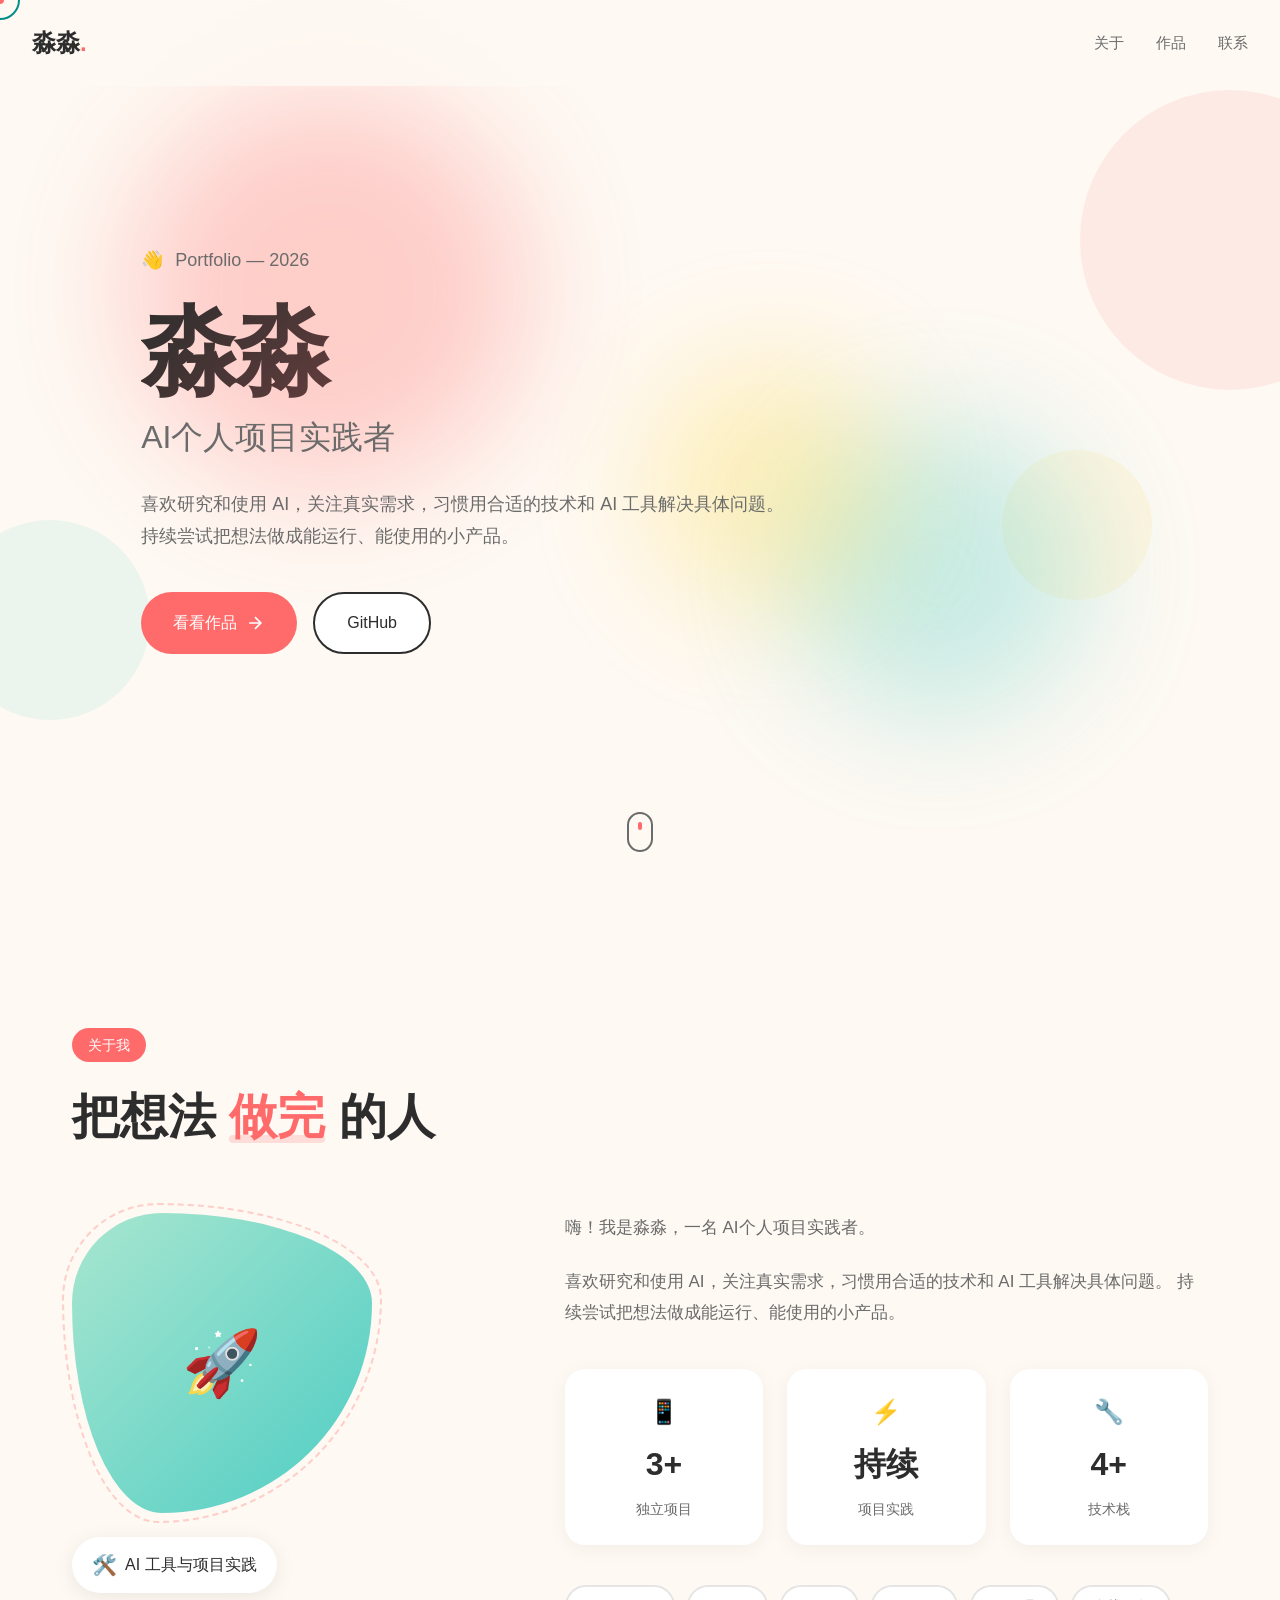
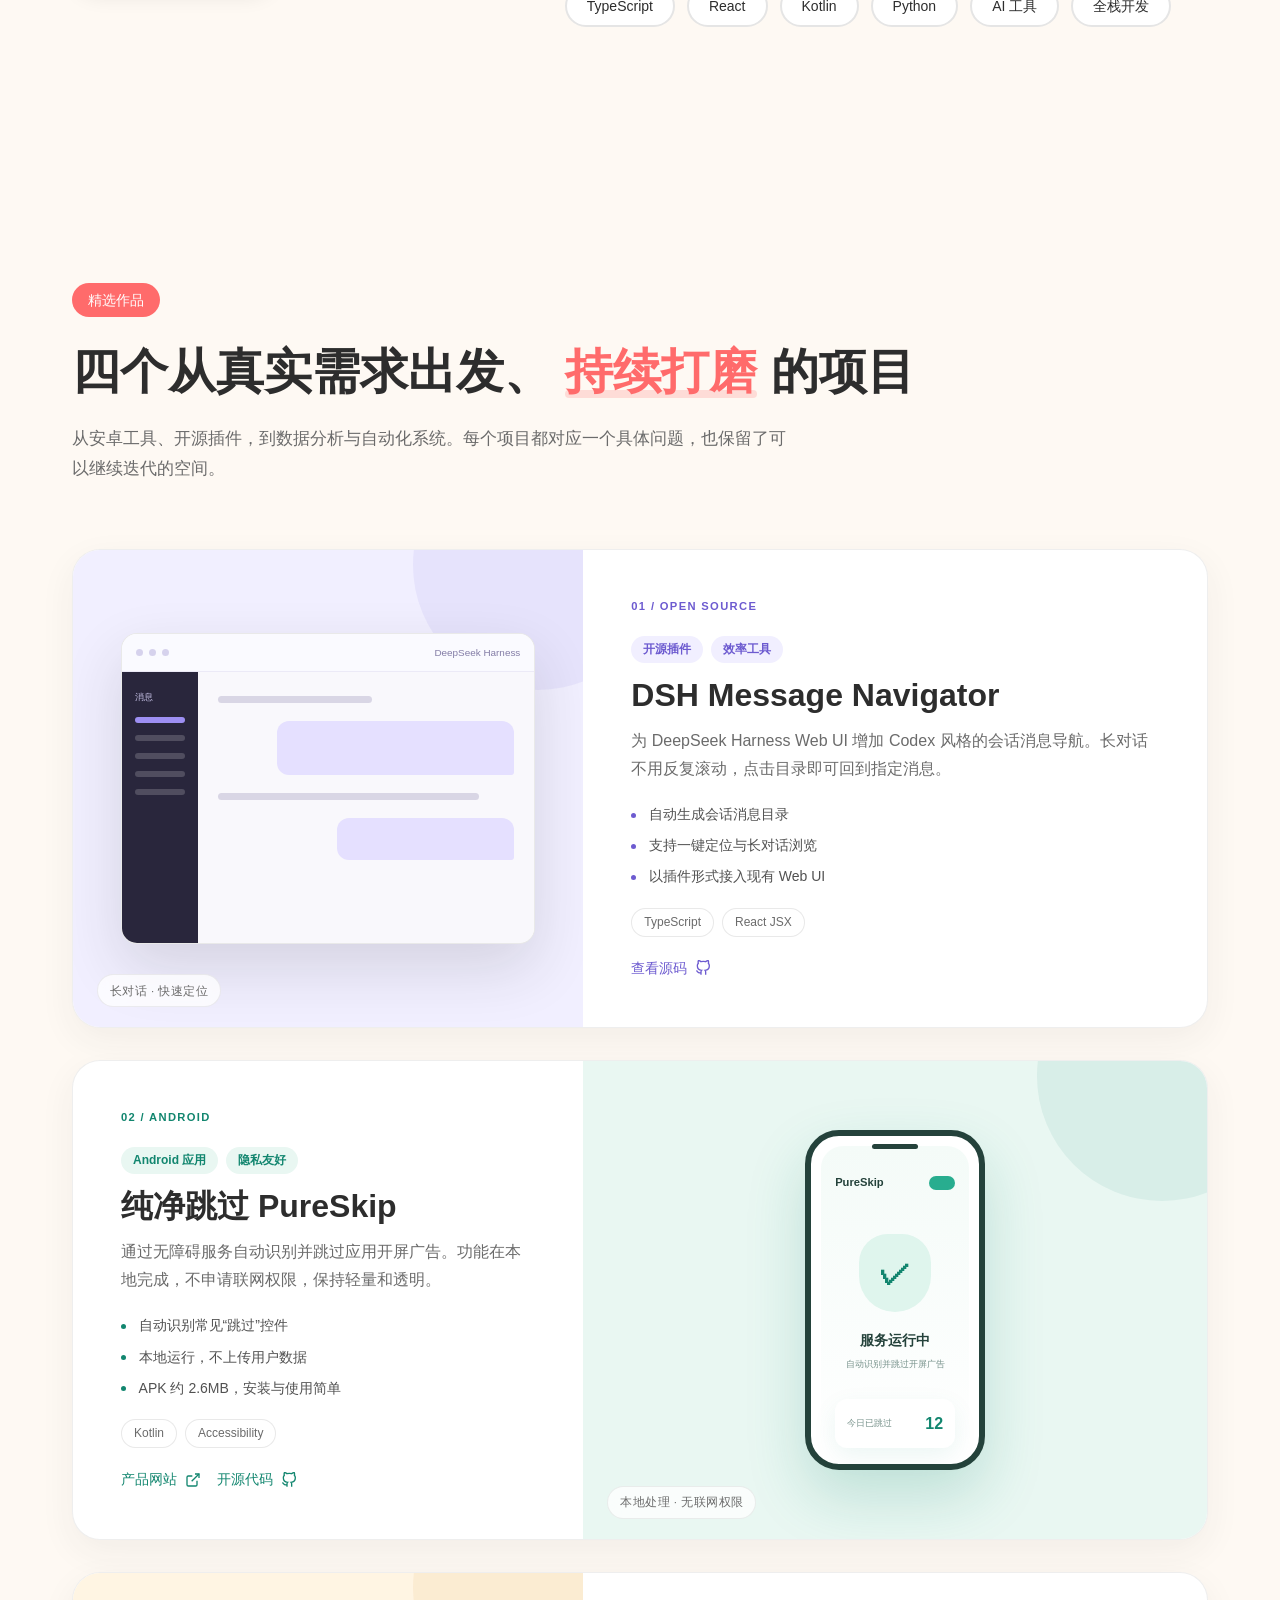
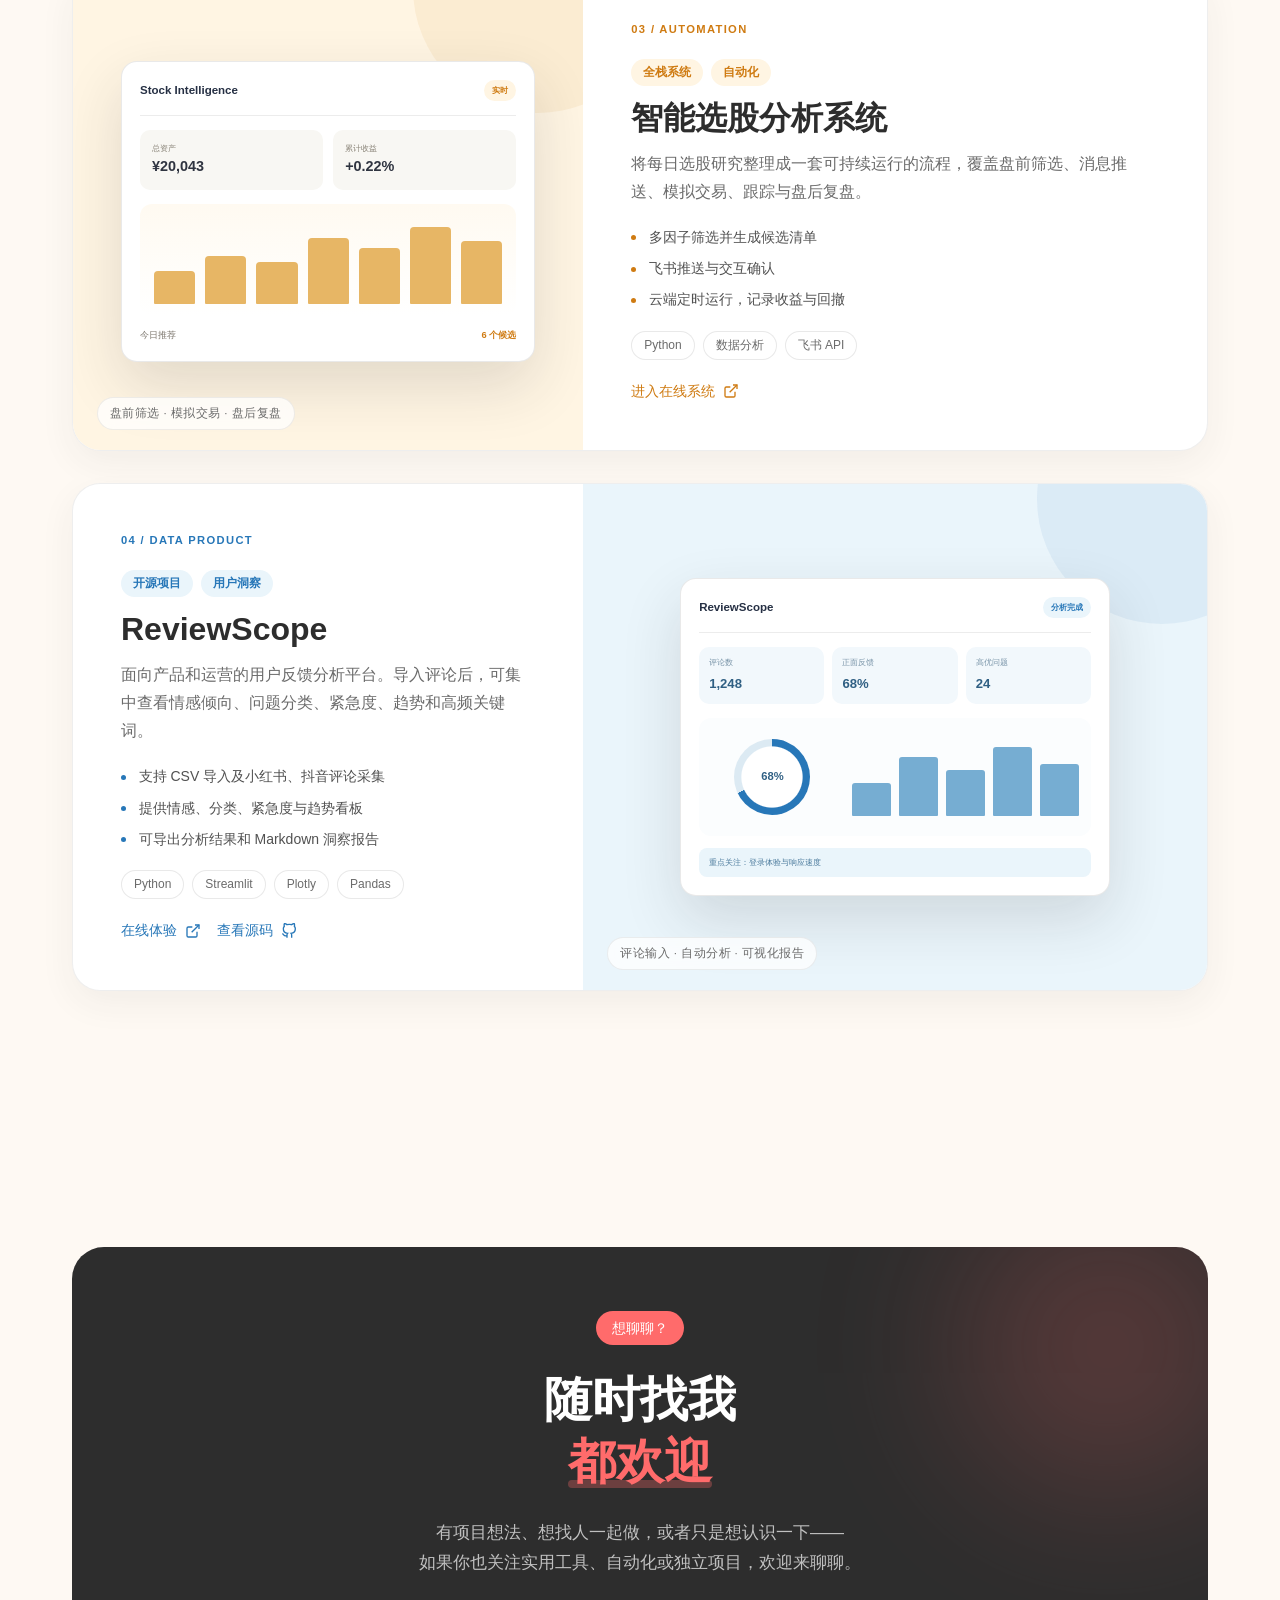
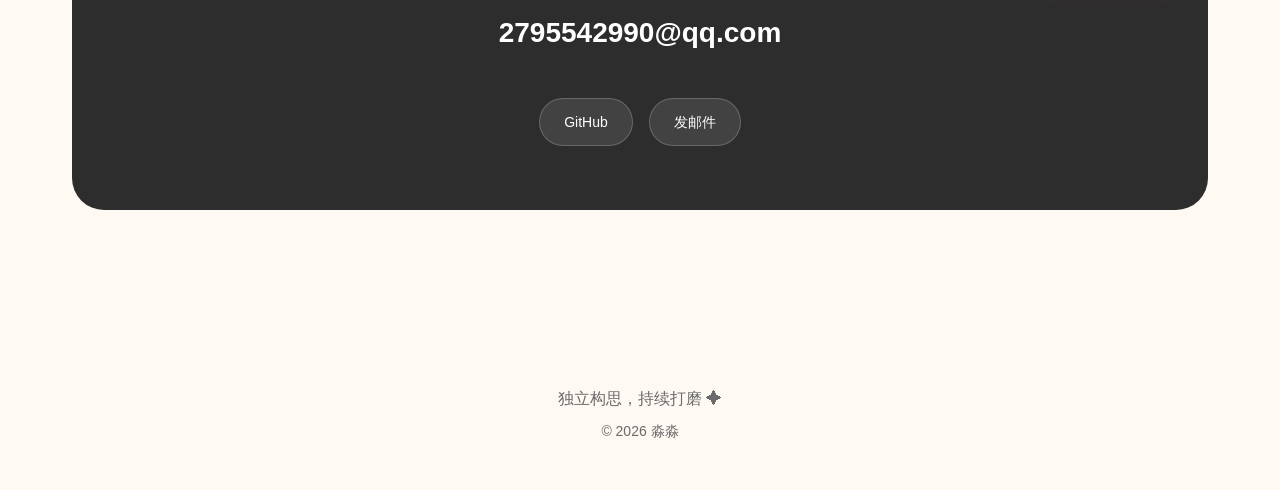
==== commit f0eab9f4: "Improve portfolio project showcase" ====
--- a/index.html
+++ b/index.html
@@ -4,7 +4,7 @@
     <meta charset="UTF-8">
     <meta name="viewport" content="width=device-width, initial-scale=1.0">
     <title>淼淼 — 作品集</title>
-    <meta name="description" content="淼淼 的个人作品集：AI 编程驱动，从想法到产品一个人做完。">
+    <meta name="description" content="淼淼的个人作品集：喜欢研究和使用 AI，关注真实需求，持续尝试把想法做成能运行、能使用的小产品。">
     <link rel="preconnect" href="https://fonts.googleapis.com">
     <link rel="preconnect" href="https://fonts.gstatic.com" crossorigin>
     <link href="https://fonts.googleapis.com/css2?family=Fraunces:ital,opsz,wght@0,9..144,400;0,9..144,600;0,9..144,900;1,9..144,500&family=Noto+Sans+SC:wght@300;400;500;700&display=swap" rel="stylesheet">
@@ -44,12 +44,12 @@
             </div>
             <h1 class="hero-title">
                 <span class="title-name">淼淼</span>
-                <span class="title-role">AI 编程开发者</span>
+                <span class="title-role">AI个人项目实践者</span>
             </h1>
             <p class="hero-desc">
-                靠 AI 编程把脑子里的想法变成能用的产品。
+                喜欢研究和使用 AI，关注真实需求，习惯用合适的技术和 AI 工具解决具体问题。
                 <br>
-                一个人做过安卓应用、搭过每天自动跑的系统，也给开源工具写过插件。
+                持续尝试把想法做成能运行、能使用的小产品。
             </p>
             <div class="hero-cta">
                 <a href="#work" class="btn btn-primary">
@@ -88,28 +88,28 @@
                         <div class="avatar-ring"></div>
                     </div>
                     <div class="about-badge">
-                        <span class="badge-icon">🤖</span>
-                        <span class="badge-text">AI 编程驱动</span>
+                        <span class="badge-icon">🛠️</span>
+                        <span class="badge-text">AI 工具与项目实践</span>
                     </div>
                 </div>
                 <div class="about-content fade-in">
                     <p class="about-text">
-                        嗨！我是淼淼，一个靠 AI 编程把脑子里的想法变成能用的产品的人。
+                        嗨！我是淼淼，一名 AI个人项目实践者。
                     </p>
                     <p class="about-text">
-                        一个人做过安卓应用、搭过每天自动跑的系统，也给开源工具写过插件。
-                        从想法到产品，全程自己搞定！
+                        喜欢研究和使用 AI，关注真实需求，习惯用合适的技术和 AI 工具解决具体问题。
+                        持续尝试把想法做成能运行、能使用的小产品。
                     </p>
                     <div class="about-stats">
                         <div class="stat-card">
                             <span class="stat-emoji">📱</span>
-                            <span class="stat-number" data-target="3">0</span>
+                            <span class="stat-number" data-target="4">0</span>
                             <span class="stat-label">独立项目</span>
                         </div>
                         <div class="stat-card">
                             <span class="stat-emoji">⚡</span>
-                            <span class="stat-number" data-target="100">0</span>
-                            <span class="stat-label">AI 编程</span>
+                            <span class="stat-number stat-text">持续</span>
+                            <span class="stat-label">项目实践</span>
                         </div>
                         <div class="stat-card">
                             <span class="stat-emoji">🔧</span>
@@ -122,7 +122,7 @@
                         <span class="skill-bubble">React</span>
                         <span class="skill-bubble">Kotlin</span>
                         <span class="skill-bubble">Python</span>
-                        <span class="skill-bubble">AI 编程</span>
+                        <span class="skill-bubble">AI 工具</span>
                         <span class="skill-bubble">全栈开发</span>
                     </div>
                 </div>
@@ -136,27 +136,46 @@
             <div class="section-header fade-in">
                 <span class="section-tag">精选作品</span>
                 <h2 class="section-title">
-                    三件从真实需求出发、
-                    <span class="title-highlight">一个人做完</span>
-                    的作品
+                    四个从真实需求出发、
+                    <span class="title-highlight">持续打磨</span>
+                    的项目
                 </h2>
+                <p class="section-lead">从安卓工具、开源插件，到数据分析与自动化系统。每个项目都对应一个具体问题，也保留了可以继续迭代的空间。</p>
             </div>
             <div class="work-grid">
                 <!-- 项目1: DSH Message Navigator -->
-                <div class="work-card fade-in" data-color="#8b5cf6">
-                    <div class="card-visual">
-                        <div class="card-placeholder" style="background: linear-gradient(135deg, #8b5cf6, #6366f1);">
-                            <span class="card-emoji">🧭</span>
-                        </div>
-                        <div class="card-shape"></div>
+                <article class="work-card project-navigator fade-in">
+                    <div class="card-visual" aria-label="DSH Message Navigator 界面示意">
+                        <div class="mock-browser">
+                            <div class="mock-browser-bar"><i></i><i></i><i></i><span>DeepSeek Harness</span></div>
+                            <div class="navigator-preview">
+                                <div class="navigator-rail">
+                                    <span class="rail-title">消息</span>
+                                    <i class="active"></i><i></i><i></i><i></i><i></i>
+                                </div>
+                                <div class="navigator-chat">
+                                    <div class="chat-line short"></div>
+                                    <div class="chat-bubble"></div>
+                                    <div class="chat-line"></div>
+                                    <div class="chat-bubble small"></div>
+                                </div>
+                            </div>
+                        </div>
+                        <span class="visual-caption">长对话 · 快速定位</span>
                     </div>
                     <div class="card-info">
+                        <span class="project-number">01 / OPEN SOURCE</span>
                         <div class="card-tags">
                             <span class="card-tag">开源插件</span>
-                            <span class="card-tag">Open Source</span>
+                            <span class="card-tag">效率工具</span>
                         </div>
                         <h3 class="card-title">DSH Message Navigator</h3>
-                        <p class="card-desc">为 DeepSeek Harness Web UI 提供 Codex 风格的会话消息导航器。长对话不再需要疯狂滚动——左侧出现消息目录，点击即跳转。</p>
+                        <p class="card-desc">为 DeepSeek Harness Web UI 增加 Codex 风格的会话消息导航。长对话不用反复滚动，点击目录即可回到指定消息。</p>
+                        <ul class="project-points">
+                            <li>自动生成会话消息目录</li>
+                            <li>支持一键定位与长对话浏览</li>
+                            <li>以插件形式接入现有 Web UI</li>
+                        </ul>
                         <div class="project-tech">
                             <span class="tech-tag">TypeScript</span>
                             <span class="tech-tag">React JSX</span>
@@ -168,22 +187,35 @@
                             </svg>
                         </a>
                     </div>
-                </div>
+                </article>
                 <!-- 项目2: PureSkip -->
-                <div class="work-card fade-in" data-color="#10b981">
-                    <div class="card-visual">
-                        <div class="card-placeholder" style="background: linear-gradient(135deg, #10b981, #059669);">
-                            <span class="card-emoji">📱</span>
-                        </div>
-                        <div class="card-shape"></div>
+                <article class="work-card project-pureskip fade-in">
+                    <div class="card-visual" aria-label="PureSkip 安卓应用界面示意">
+                        <div class="phone-shell">
+                            <div class="phone-speaker"></div>
+                            <div class="phone-screen">
+                                <div class="phone-appbar"><span>PureSkip</span><i></i></div>
+                                <div class="shield-mark">✓</div>
+                                <strong>服务运行中</strong>
+                                <small>自动识别并跳过开屏广告</small>
+                                <div class="skip-stat"><span>今日已跳过</span><b>12</b></div>
+                            </div>
+                        </div>
+                        <span class="visual-caption">本地处理 · 无联网权限</span>
                     </div>
                     <div class="card-info">
+                        <span class="project-number">02 / ANDROID</span>
                         <div class="card-tags">
                             <span class="card-tag">Android 应用</span>
-                            <span class="card-tag">开源</span>
+                            <span class="card-tag">隐私友好</span>
                         </div>
                         <h3 class="card-title">纯净跳过 PureSkip</h3>
-                        <p class="card-desc">通过无障碍服务自动识别并跳过 APP 开屏广告的安卓工具。完全本地处理，不含联网权限，APK 仅 2.6MB。</p>
+                        <p class="card-desc">通过无障碍服务自动识别并跳过应用开屏广告。功能在本地完成，不申请联网权限，保持轻量和透明。</p>
+                        <ul class="project-points">
+                            <li>自动识别常见“跳过”控件</li>
+                            <li>本地运行，不上传用户数据</li>
+                            <li>APK 约 2.6MB，安装与使用简单</li>
+                        </ul>
                         <div class="project-tech">
                             <span class="tech-tag">Kotlin</span>
                             <span class="tech-tag">Accessibility</span>
@@ -203,35 +235,94 @@
                             </a>
                         </div>
                     </div>
-                </div>
+                </article>
                 <!-- 项目3: 智能选股分析系统 -->
-                <div class="work-card fade-in featured" data-color="#f59e0b">
-                    <div class="card-visual">
-                        <div class="card-placeholder" style="background: linear-gradient(135deg, #f59e0b, #d97706);">
-                            <span class="card-emoji">📈</span>
-                        </div>
-                        <div class="card-shape"></div>
+                <article class="work-card project-stock fade-in">
+                    <div class="card-visual" aria-label="智能选股分析系统看板示意">
+                        <div class="dashboard-preview stock-preview">
+                            <div class="dashboard-top"><span>Stock Intelligence</span><i>实时</i></div>
+                            <div class="metric-row"><b>总资产<br><strong>¥20,043</strong></b><b>累计收益<br><strong>+0.22%</strong></b></div>
+                            <div class="stock-chart"><i></i><i></i><i></i><i></i><i></i><i></i><i></i></div>
+                            <div class="stock-list"><span>今日推荐</span><b>6 个候选</b></div>
+                        </div>
+                        <span class="visual-caption">盘前筛选 · 模拟交易 · 盘后复盘</span>
                     </div>
                     <div class="card-info">
+                        <span class="project-number">03 / AUTOMATION</span>
                         <div class="card-tags">
                             <span class="card-tag">全栈系统</span>
                             <span class="card-tag">自动化</span>
                         </div>
                         <h3 class="card-title">智能选股分析系统</h3>
-                        <p class="card-desc">一套完整的每日选股流程：盘前分析、飞书推送候选、用户交互确认、模拟交易、盘后复盘。部署在云服务器上每天自动跑。</p>
+                        <p class="card-desc">将每日选股研究整理成一套可持续运行的流程，覆盖盘前筛选、消息推送、模拟交易、跟踪与盘后复盘。</p>
+                        <ul class="project-points">
+                            <li>多因子筛选并生成候选清单</li>
+                            <li>飞书推送与交互确认</li>
+                            <li>云端定时运行，记录收益与回撤</li>
+                        </ul>
                         <div class="project-tech">
                             <span class="tech-tag">Python</span>
-                            <span class="tech-tag">LLM</span>
+                            <span class="tech-tag">数据分析</span>
                             <span class="tech-tag">飞书 API</span>
                         </div>
                         <a href="http://49.233.30.134/" target="_blank" rel="noopener" class="card-link">
-                            查看 Dashboard
+                            进入在线系统
                             <svg width="16" height="16" viewBox="0 0 24 24" fill="none" stroke="currentColor" stroke-width="2">
                                 <path d="M18 13v6a2 2 0 0 1-2 2H5a2 2 0 0 1-2-2V8a2 2 0 0 1 2-2h6"/><polyline points="15 3 21 3 21 9"/><line x1="10" y1="14" x2="21" y2="3"/>
                             </svg>
                         </a>
                     </div>
-                </div>
+                </article>
+
+                <!-- 项目4: ReviewScope -->
+                <article class="work-card project-reviewscope fade-in">
+                    <div class="card-visual" aria-label="ReviewScope 用户反馈分析看板示意">
+                        <div class="dashboard-preview review-preview">
+                            <div class="dashboard-top"><span>ReviewScope</span><i>分析完成</i></div>
+                            <div class="review-metrics"><b><small>评论数</small>1,248</b><b><small>正面反馈</small>68%</b><b><small>高优问题</small>24</b></div>
+                            <div class="review-main">
+                                <div class="donut"><span>68%</span></div>
+                                <div class="review-bars"><i></i><i></i><i></i><i></i><i></i></div>
+                            </div>
+                            <div class="insight-chip">重点关注：登录体验与响应速度</div>
+                        </div>
+                        <span class="visual-caption">评论输入 · 自动分析 · 可视化报告</span>
+                    </div>
+                    <div class="card-info">
+                        <span class="project-number">04 / DATA PRODUCT</span>
+                        <div class="card-tags">
+                            <span class="card-tag">开源项目</span>
+                            <span class="card-tag">用户洞察</span>
+                        </div>
+                        <h3 class="card-title">ReviewScope</h3>
+                        <p class="card-desc">面向产品和运营的用户反馈分析平台。导入评论后，可集中查看情感倾向、问题分类、紧急度、趋势和高频关键词。</p>
+                        <ul class="project-points">
+                            <li>支持 CSV 导入及小红书、抖音评论采集</li>
+                            <li>提供情感、分类、紧急度与趋势看板</li>
+                            <li>可导出分析结果和 Markdown 洞察报告</li>
+                        </ul>
+                        <div class="project-tech">
+                            <span class="tech-tag">Python</span>
+                            <span class="tech-tag">Streamlit</span>
+                            <span class="tech-tag">Plotly</span>
+                            <span class="tech-tag">Pandas</span>
+                        </div>
+                        <div class="card-links">
+                            <a href="https://reviewscope.streamlit.app/" target="_blank" rel="noopener" class="card-link">
+                                在线体验
+                                <svg width="16" height="16" viewBox="0 0 24 24" fill="none" stroke="currentColor" stroke-width="2">
+                                    <path d="M18 13v6a2 2 0 0 1-2 2H5a2 2 0 0 1-2-2V8a2 2 0 0 1 2-2h6"/><polyline points="15 3 21 3 21 9"/><line x1="10" y1="14" x2="21" y2="3"/>
+                                </svg>
+                            </a>
+                            <a href="https://github.com/kekcidbbe-sudo/ReviewScope" target="_blank" rel="noopener" class="card-link">
+                                查看源码
+                                <svg width="16" height="16" viewBox="0 0 24 24" fill="none" stroke="currentColor" stroke-width="2">
+                                    <path d="M9 19c-5 1.5-5-2.5-7-3m14 6v-3.87a3.37 3.37 0 0 0-.94-2.61c3.14-.35 6.44-1.54 6.44-7A5.44 5.44 0 0 0 20 4.77 5.07 5.07 0 0 0 19.91 1S18.73.65 16 2.48a13.38 13.38 0 0 0-7 0C6.27.65 5.09 1 5.09 1A5.07 5.07 0 0 0 5 4.77a5.44 5.44 0 0 0-1.5 3.78c0 5.42 3.3 6.61 6.44 7A3.37 3.37 0 0 0 9 18.13V22"/>
+                                </svg>
+                            </a>
+                        </div>
+                    </div>
+                </article>
             </div>
         </div>
     </section>
@@ -253,7 +344,7 @@
                     <p class="contact-desc">
                         有项目想法、想找人一起做，或者只是想认识一下——
                         <br>
-                        用 AI 编程把想法变成产品，我擅长这个。
+                        如果你也关注实用工具、自动化或独立项目，欢迎来聊聊。
                     </p>
                     <a href="mailto:2795542990@qq.com" class="contact-email">
                         2795542990@qq.com
@@ -276,7 +367,7 @@
         <div class="container">
             <div class="footer-content">
                 <p class="footer-text">
-                    手作敲的，用 AI 打磨 ✦
+                    独立构思，持续打磨 ✦
                 </p>
                 <p class="footer-copy">&copy; 2026 淼淼</p>
             </div>
--- a/style.css
+++ b/style.css
@@ -253,7 +253,10 @@
 .hero-content {
     position: relative;
     z-index: 1;
-    max-width: 800px;
+    width: min(100%, 1100px);
+    max-width: none;
+    margin: 0 auto;
+    padding-left: clamp(0rem, 4vw, 4rem);
 }
 
 .hero-greeting {
@@ -314,6 +317,7 @@
 .hero-desc {
     font-size: 1.125rem;
     color: var(--color-text-light);
+    max-width: 800px;
     margin-bottom: 2.5rem;
     line-height: 1.8;
     opacity: 0;
@@ -427,6 +431,14 @@
     line-height: 1.3;
 }
 
+.section-lead {
+    max-width: 720px;
+    margin-top: 1.25rem;
+    color: var(--color-text-light);
+    font-size: 1.0625rem;
+    line-height: 1.8;
+}
+
 .title-highlight {
     color: var(--color-accent-1);
     position: relative;
@@ -582,66 +594,474 @@
 
 /* 作品展示 */
 .work-grid {
+    display: flex;
+    flex-direction: column;
+    gap: 2rem;
+}
+
+.work-card {
+    --project-accent: #ff6b6b;
+    --project-soft: #fff1ef;
+    position: relative;
+    display: grid;
+    grid-template-columns: minmax(0, 0.9fr) minmax(0, 1.1fr);
+    min-height: 430px;
+    background: var(--color-card-bg);
+    border: 1px solid rgba(45, 45, 45, 0.08);
+    border-radius: 28px;
+    overflow: hidden;
+    box-shadow: 0 12px 36px rgba(45, 45, 45, 0.06);
+    transition: transform 0.35s ease, box-shadow 0.35s ease, border-color 0.35s ease;
+    cursor: none;
+}
+
+.work-card:nth-child(even) .card-visual {
+    order: 2;
+}
+
+.work-card:nth-child(even) .card-info {
+    order: 1;
+}
+
+.work-card:hover {
+    transform: translateY(-6px);
+    border-color: color-mix(in srgb, var(--project-accent) 35%, transparent);
+    box-shadow: 0 20px 48px rgba(45, 45, 45, 0.1);
+}
+
+.card-visual {
+    position: relative;
+    min-height: 100%;
+    padding: 3rem;
+    display: flex;
+    align-items: center;
+    justify-content: center;
+    background: var(--project-soft);
+    overflow: hidden;
+}
+
+.card-visual::before {
+    content: '';
+    position: absolute;
+    width: 250px;
+    height: 250px;
+    top: -110px;
+    right: -80px;
+    border-radius: 50%;
+    background: var(--project-accent);
+    opacity: 0.08;
+}
+
+.project-navigator {
+    --project-accent: #6d5bd0;
+    --project-soft: #f1efff;
+}
+
+.project-pureskip {
+    --project-accent: #12866f;
+    --project-soft: #e9f7f2;
+}
+
+.project-stock {
+    --project-accent: #cf7b12;
+    --project-soft: #fff5e3;
+}
+
+.project-reviewscope {
+    --project-accent: #2777b8;
+    --project-soft: #eaf5fb;
+}
+
+.visual-caption {
+    position: absolute;
+    left: 1.5rem;
+    bottom: 1.25rem;
+    padding: 0.4rem 0.75rem;
+    border: 1px solid rgba(45, 45, 45, 0.08);
+    border-radius: 50px;
+    background: rgba(255, 255, 255, 0.75);
+    backdrop-filter: blur(8px);
+    color: var(--color-text-light);
+    font-size: 0.72rem;
+    letter-spacing: 0.04em;
+}
+
+.mock-browser,
+.dashboard-preview {
+    position: relative;
+    width: 100%;
+    max-width: 430px;
+    border: 1px solid rgba(45, 45, 45, 0.1);
+    border-radius: 16px;
+    background: #ffffff;
+    box-shadow: 0 24px 60px rgba(45, 45, 45, 0.14);
+    overflow: hidden;
+    transition: transform 0.4s ease;
+}
+
+.work-card:hover .mock-browser,
+.work-card:hover .dashboard-preview,
+.work-card:hover .phone-shell {
+    transform: translateY(-4px) scale(1.01);
+}
+
+.mock-browser {
+    aspect-ratio: 4 / 3;
+}
+
+.mock-browser-bar {
+    height: 38px;
+    display: flex;
+    align-items: center;
+    gap: 6px;
+    padding: 0 14px;
+    border-bottom: 1px solid #eceaf7;
+    background: #fafaff;
+}
+
+.mock-browser-bar i {
+    width: 7px;
+    height: 7px;
+    border-radius: 50%;
+    background: #d6d2ed;
+}
+
+.mock-browser-bar span {
+    margin-left: auto;
+    color: #837ca6;
+    font-size: 0.62rem;
+}
+
+.navigator-preview {
+    display: grid;
+    grid-template-columns: 76px 1fr;
+    height: calc(100% - 38px);
+}
+
+.navigator-rail {
+    display: flex;
+    flex-direction: column;
+    gap: 12px;
+    padding: 18px 13px;
+    background: #29263c;
+}
+
+.rail-title {
+    color: #c9c4e9;
+    font-size: 0.58rem;
+}
+
+.navigator-rail i {
+    display: block;
+    width: 100%;
+    height: 6px;
+    border-radius: 4px;
+    background: rgba(255, 255, 255, 0.18);
+}
+
+.navigator-rail i.active {
+    background: #9d8ff3;
+}
+
+.navigator-chat {
+    padding: 24px 20px;
+    background: #f9f8fc;
+}
+
+.chat-line {
+    width: 88%;
+    height: 7px;
+    margin-bottom: 12px;
+    border-radius: 4px;
+    background: #d9d6e5;
+}
+
+.chat-line.short {
+    width: 52%;
+}
+
+.chat-bubble {
+    width: 80%;
+    height: 54px;
+    margin: 18px 0 18px auto;
+    border-radius: 12px 12px 3px 12px;
+    background: #e5e0ff;
+}
+
+.chat-bubble.small {
+    width: 60%;
+    height: 42px;
+}
+
+.phone-shell {
+    position: relative;
+    width: 180px;
+    height: 340px;
+    padding: 10px;
+    border: 6px solid #24423b;
+    border-radius: 34px;
+    background: #ffffff;
+    box-shadow: 0 26px 60px rgba(18, 134, 111, 0.2);
+    transition: transform 0.4s ease;
+}
+
+.phone-speaker {
+    position: absolute;
+    z-index: 2;
+    width: 46px;
+    height: 5px;
+    top: 8px;
+    left: 50%;
+    transform: translateX(-50%);
+    border-radius: 6px;
+    background: #24423b;
+}
+
+.phone-screen {
+    height: 100%;
+    padding: 28px 14px 14px;
+    border-radius: 22px;
+    background: linear-gradient(180deg, #f4fbf8, #ffffff);
+    text-align: center;
+}
+
+.phone-appbar {
+    display: flex;
+    align-items: center;
+    justify-content: space-between;
+    color: #24423b;
+    font-size: 0.7rem;
+    font-weight: 700;
+}
+
+.phone-appbar i {
+    width: 26px;
+    height: 14px;
+    border-radius: 8px;
+    background: #28ad8f;
+}
+
+.shield-mark {
+    width: 72px;
+    height: 78px;
+    margin: 42px auto 18px;
+    display: grid;
+    place-items: center;
+    border-radius: 32px 32px 40px 40px;
+    background: #dff5ed;
+    color: #12866f;
+    font-size: 2rem;
+    font-weight: 800;
+}
+
+.phone-screen strong,
+.phone-screen small {
+    display: block;
+}
+
+.phone-screen strong {
+    color: #24423b;
+    font-size: 0.85rem;
+}
+
+.phone-screen small {
+    margin-top: 5px;
+    color: #77928b;
+    font-size: 0.55rem;
+}
+
+.skip-stat {
+    margin-top: 28px;
+    padding: 12px;
+    display: flex;
+    align-items: center;
+    justify-content: space-between;
+    border-radius: 12px;
+    background: #ffffff;
+    box-shadow: 0 8px 24px rgba(18, 134, 111, 0.08);
+    color: #77928b;
+    font-size: 0.58rem;
+}
+
+.skip-stat b {
+    color: #12866f;
+    font-size: 1rem;
+}
+
+.dashboard-preview {
+    padding: 18px;
+    min-height: 290px;
+}
+
+.dashboard-top {
+    display: flex;
+    align-items: center;
+    justify-content: space-between;
+    padding-bottom: 14px;
+    border-bottom: 1px solid #ececec;
+    color: #263044;
+    font-size: 0.72rem;
+    font-weight: 800;
+}
+
+.dashboard-top i {
+    padding: 4px 8px;
+    border-radius: 50px;
+    background: var(--project-soft);
+    color: var(--project-accent);
+    font-size: 0.52rem;
+    font-style: normal;
+    font-weight: 600;
+}
+
+.metric-row {
     display: grid;
     grid-template-columns: repeat(2, 1fr);
-    gap: 2.5rem;
-}
-
-.work-card {
-    background: var(--color-card-bg);
-    border-radius: 24px;
-    overflow: hidden;
-    box-shadow: 0 4px 20px rgba(0, 0, 0, 0.06);
-    transition: var(--bounce);
-    cursor: none;
-}
-
-.work-card:hover {
-    transform: translateY(-10px) rotate(-1deg);
-    box-shadow: 0 20px 40px rgba(0, 0, 0, 0.12);
-}
-
-.card-visual {
-    position: relative;
-    aspect-ratio: 4/3;
-    overflow: hidden;
-}
-
-.card-placeholder {
-    width: 100%;
-    height: 100%;
-    display: flex;
+    gap: 10px;
+    margin: 14px 0;
+}
+
+.metric-row b {
+    padding: 12px;
+    border-radius: 10px;
+    background: #f8f7f3;
+    color: #888276;
+    font-size: 0.52rem;
+    font-weight: 500;
+}
+
+.metric-row strong {
+    color: #2f3440;
+    font-size: 0.9rem;
+}
+
+.stock-chart {
+    height: 112px;
+    padding: 12px 14px;
+    display: flex;
+    align-items: flex-end;
+    gap: 10px;
+    border-radius: 12px;
+    background: linear-gradient(180deg, #fffaf1, #fff);
+}
+
+.stock-chart i {
+    flex: 1;
+    height: 38%;
+    border-radius: 4px 4px 1px 1px;
+    background: #e7b665;
+}
+
+.stock-chart i:nth-child(2) { height: 55%; }
+.stock-chart i:nth-child(3) { height: 48%; }
+.stock-chart i:nth-child(4) { height: 76%; }
+.stock-chart i:nth-child(5) { height: 64%; }
+.stock-chart i:nth-child(6) { height: 88%; }
+.stock-chart i:nth-child(7) { height: 72%; }
+
+.stock-list {
+    margin-top: 12px;
+    display: flex;
+    justify-content: space-between;
+    color: #7b756c;
+    font-size: 0.58rem;
+}
+
+.stock-list b {
+    color: #cf7b12;
+}
+
+.review-metrics {
+    display: grid;
+    grid-template-columns: repeat(3, 1fr);
+    gap: 8px;
+    margin: 14px 0;
+}
+
+.review-metrics b {
+    padding: 10px;
+    border-radius: 10px;
+    background: #f2f8fc;
+    color: #2f5f83;
+    font-size: 0.82rem;
+}
+
+.review-metrics small {
+    display: block;
+    margin-bottom: 3px;
+    color: #7994a8;
+    font-size: 0.48rem;
+    font-weight: 500;
+}
+
+.review-main {
+    display: grid;
+    grid-template-columns: 0.7fr 1.3fr;
     align-items: center;
+    gap: 18px;
+    min-height: 118px;
+    padding: 12px;
+    border-radius: 12px;
+    background: #fbfdfe;
+}
+
+.donut {
+    width: 76px;
+    height: 76px;
+    margin: auto;
+    display: grid;
+    place-items: center;
+    border-radius: 50%;
+    background: radial-gradient(circle, white 56%, transparent 58%), conic-gradient(#2777b8 0 68%, #dceaf3 68% 100%);
+}
+
+.donut span {
+    color: #2f5f83;
+    font-size: 0.7rem;
+    font-weight: 800;
+}
+
+.review-bars {
+    display: flex;
+    align-items: flex-end;
+    gap: 8px;
+    height: 78px;
+}
+
+.review-bars i {
+    flex: 1;
+    height: 42%;
+    border-radius: 3px 3px 1px 1px;
+    background: #76add2;
+}
+
+.review-bars i:nth-child(2) { height: 75%; }
+.review-bars i:nth-child(3) { height: 58%; }
+.review-bars i:nth-child(4) { height: 88%; }
+.review-bars i:nth-child(5) { height: 66%; }
+
+.insight-chip {
+    margin-top: 12px;
+    padding: 8px 10px;
+    border-radius: 8px;
+    background: #eaf5fb;
+    color: #4c7b9d;
+    font-size: 0.52rem;
+}
+
+.card-info {
+    padding: 3rem;
+    display: flex;
+    flex-direction: column;
     justify-content: center;
-    transition: var(--transition);
-}
-
-.card-emoji {
-    font-size: 3rem;
-    transition: var(--bounce);
-}
-
-.work-card:hover .card-emoji {
-    transform: scale(1.2) rotate(10deg);
-}
-
-.card-shape {
-    position: absolute;
-    bottom: -20px;
-    right: -20px;
-    width: 100px;
-    height: 100px;
-    background: rgba(255, 255, 255, 0.2);
-    border-radius: 50%;
-    transition: var(--transition);
-}
-
-.work-card:hover .card-shape {
-    transform: scale(1.5);
-}
-
-.card-info {
-    padding: 1.5rem;
+}
+
+.project-number {
+    margin-bottom: 1.25rem;
+    color: var(--project-accent);
+    font-size: 0.7rem;
+    font-weight: 700;
+    letter-spacing: 0.12em;
 }
 
 .card-tags {
@@ -652,28 +1072,57 @@
 
 .card-tag {
     padding: 0.25rem 0.75rem;
-    background: var(--color-bg);
+    background: var(--project-soft);
     border-radius: 50px;
     font-size: 0.75rem;
+    color: var(--project-accent);
+    font-weight: 600;
+}
+
+.card-title {
+    font-size: clamp(1.55rem, 2.5vw, 2.15rem);
+    font-weight: 700;
+    margin-bottom: 0.75rem;
+    line-height: 1.25;
+    transition: var(--transition);
+}
+
+.work-card:hover .card-title {
+    color: var(--project-accent);
+}
+
+.card-desc {
+    max-width: 620px;
+    font-size: 1rem;
     color: var(--color-text-light);
-}
-
-.card-title {
-    font-size: 1.25rem;
-    font-weight: 600;
-    margin-bottom: 0.5rem;
-    transition: var(--transition);
-}
-
-.work-card:hover .card-title {
-    color: var(--color-accent-1);
-}
-
-.card-desc {
-    font-size: 0.9375rem;
-    color: var(--color-text-light);
-    margin-bottom: 1rem;
-    line-height: 1.6;
+    margin-bottom: 1.25rem;
+    line-height: 1.75;
+}
+
+.project-points {
+    display: grid;
+    gap: 0.55rem;
+    margin: 0 0 1.25rem;
+    padding: 0;
+    list-style: none;
+}
+
+.project-points li {
+    position: relative;
+    padding-left: 1.1rem;
+    color: #515151;
+    font-size: 0.875rem;
+}
+
+.project-points li::before {
+    content: '';
+    position: absolute;
+    width: 5px;
+    height: 5px;
+    left: 0;
+    top: 0.68em;
+    border-radius: 50%;
+    background: var(--project-accent);
 }
 
 .card-link {
@@ -682,7 +1131,8 @@
     gap: 0.5rem;
     font-size: 0.875rem;
     font-weight: 500;
-    color: var(--color-accent-1);
+    width: fit-content;
+    color: var(--project-accent);
     transition: var(--transition);
 }
 
@@ -852,13 +1302,14 @@
     display: flex;
     flex-wrap: wrap;
     gap: 0.5rem;
-    margin-bottom: 1rem;
+    margin-bottom: 1.25rem;
 }
 
 .tech-tag {
     padding: 0.25rem 0.75rem;
-    background: rgba(139, 92, 246, 0.1);
-    color: #8b5cf6;
+    border: 1px solid rgba(45, 45, 45, 0.1);
+    background: #ffffff;
+    color: var(--color-text-light);
     border-radius: 50px;
     font-size: 0.75rem;
     font-weight: 500;
@@ -869,15 +1320,6 @@
     display: flex;
     gap: 1rem;
     flex-wrap: wrap;
-}
-
-/* 特色项目高亮 */
-.work-card.featured {
-    border: 2px solid rgba(245, 158, 11, 0.3);
-}
-
-.work-card.featured:hover {
-    border-color: #f59e0b;
 }
 
 /* 响应式 */
@@ -907,7 +1349,29 @@
     }
 
     .work-grid {
+        gap: 1.5rem;
+    }
+
+    .work-card {
         grid-template-columns: 1fr;
+    }
+
+    .work-card:nth-child(even) .card-visual,
+    .work-card:nth-child(even) .card-info {
+        order: initial;
+    }
+
+    .card-visual {
+        min-height: 320px;
+        padding: 2rem;
+    }
+
+    .card-info {
+        padding: 2rem;
+    }
+
+    .hero-content {
+        padding-left: 0;
     }
 
     .contact-wrapper {
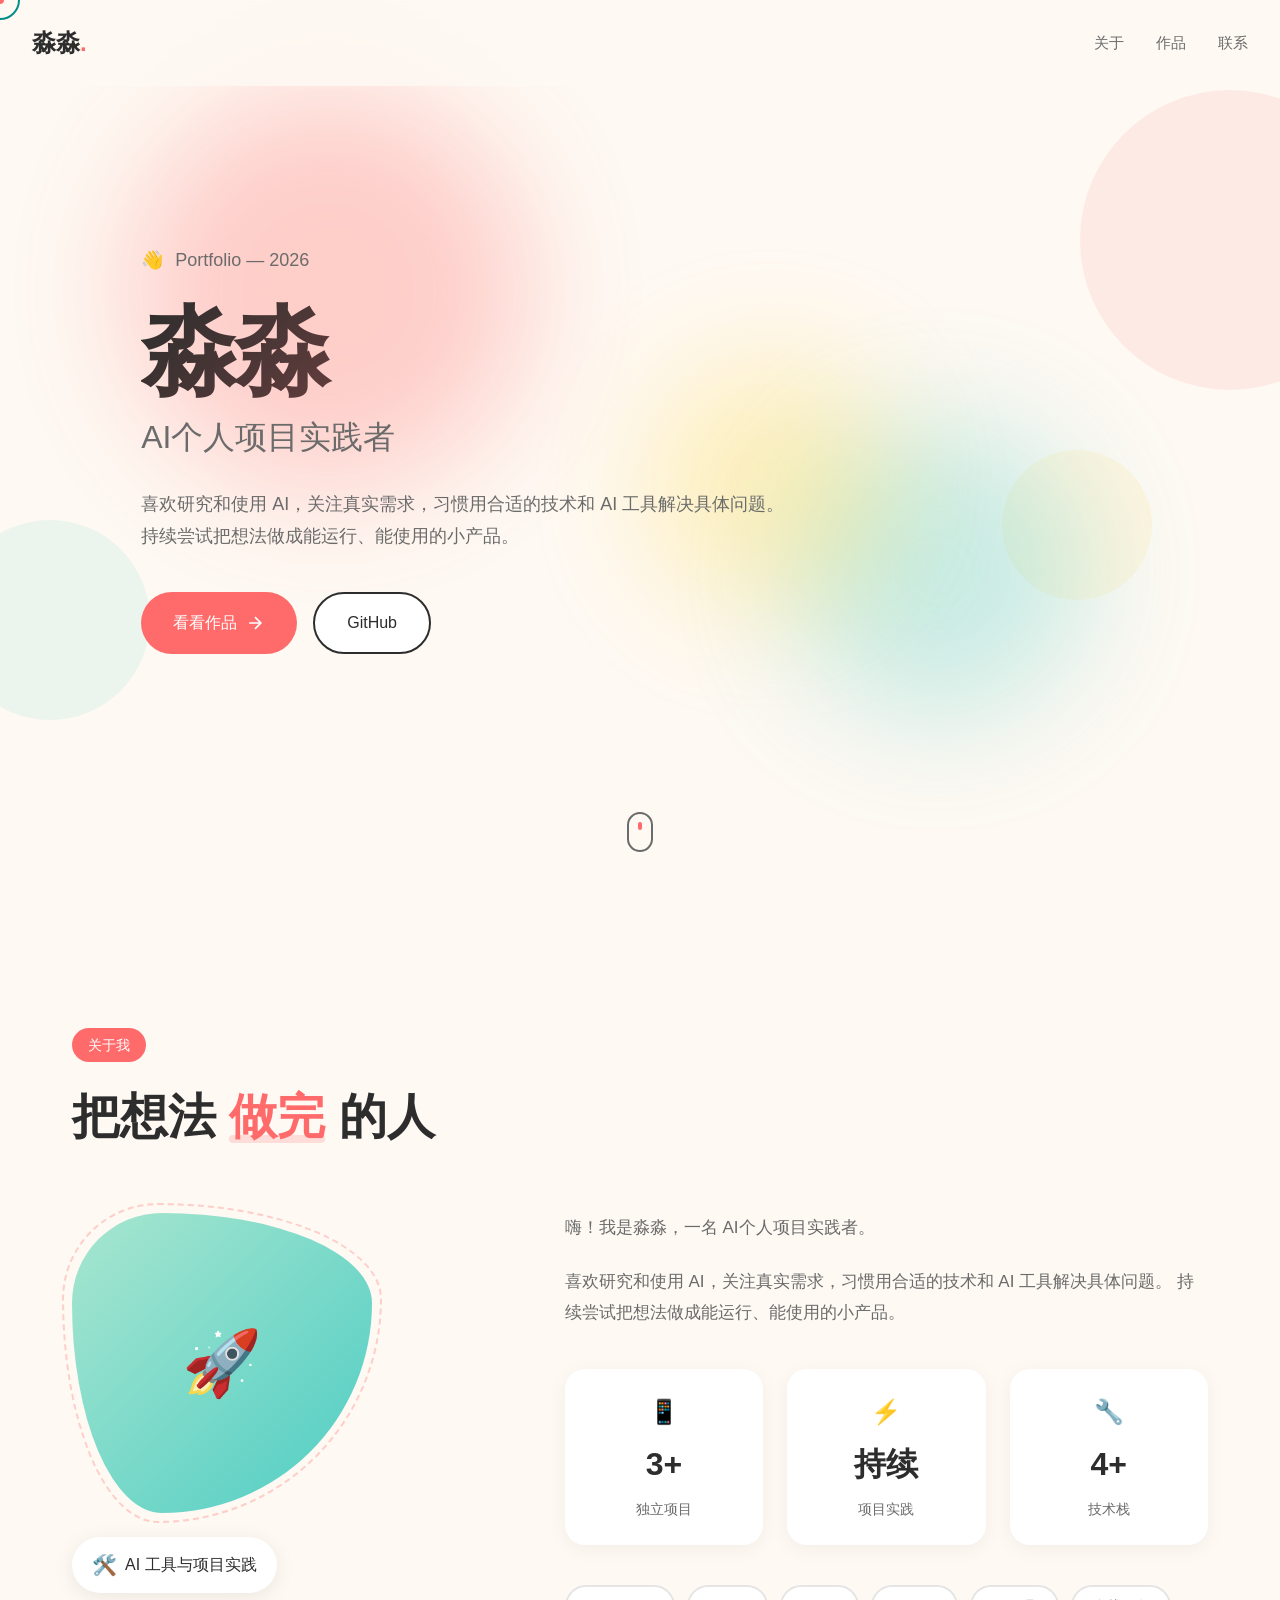
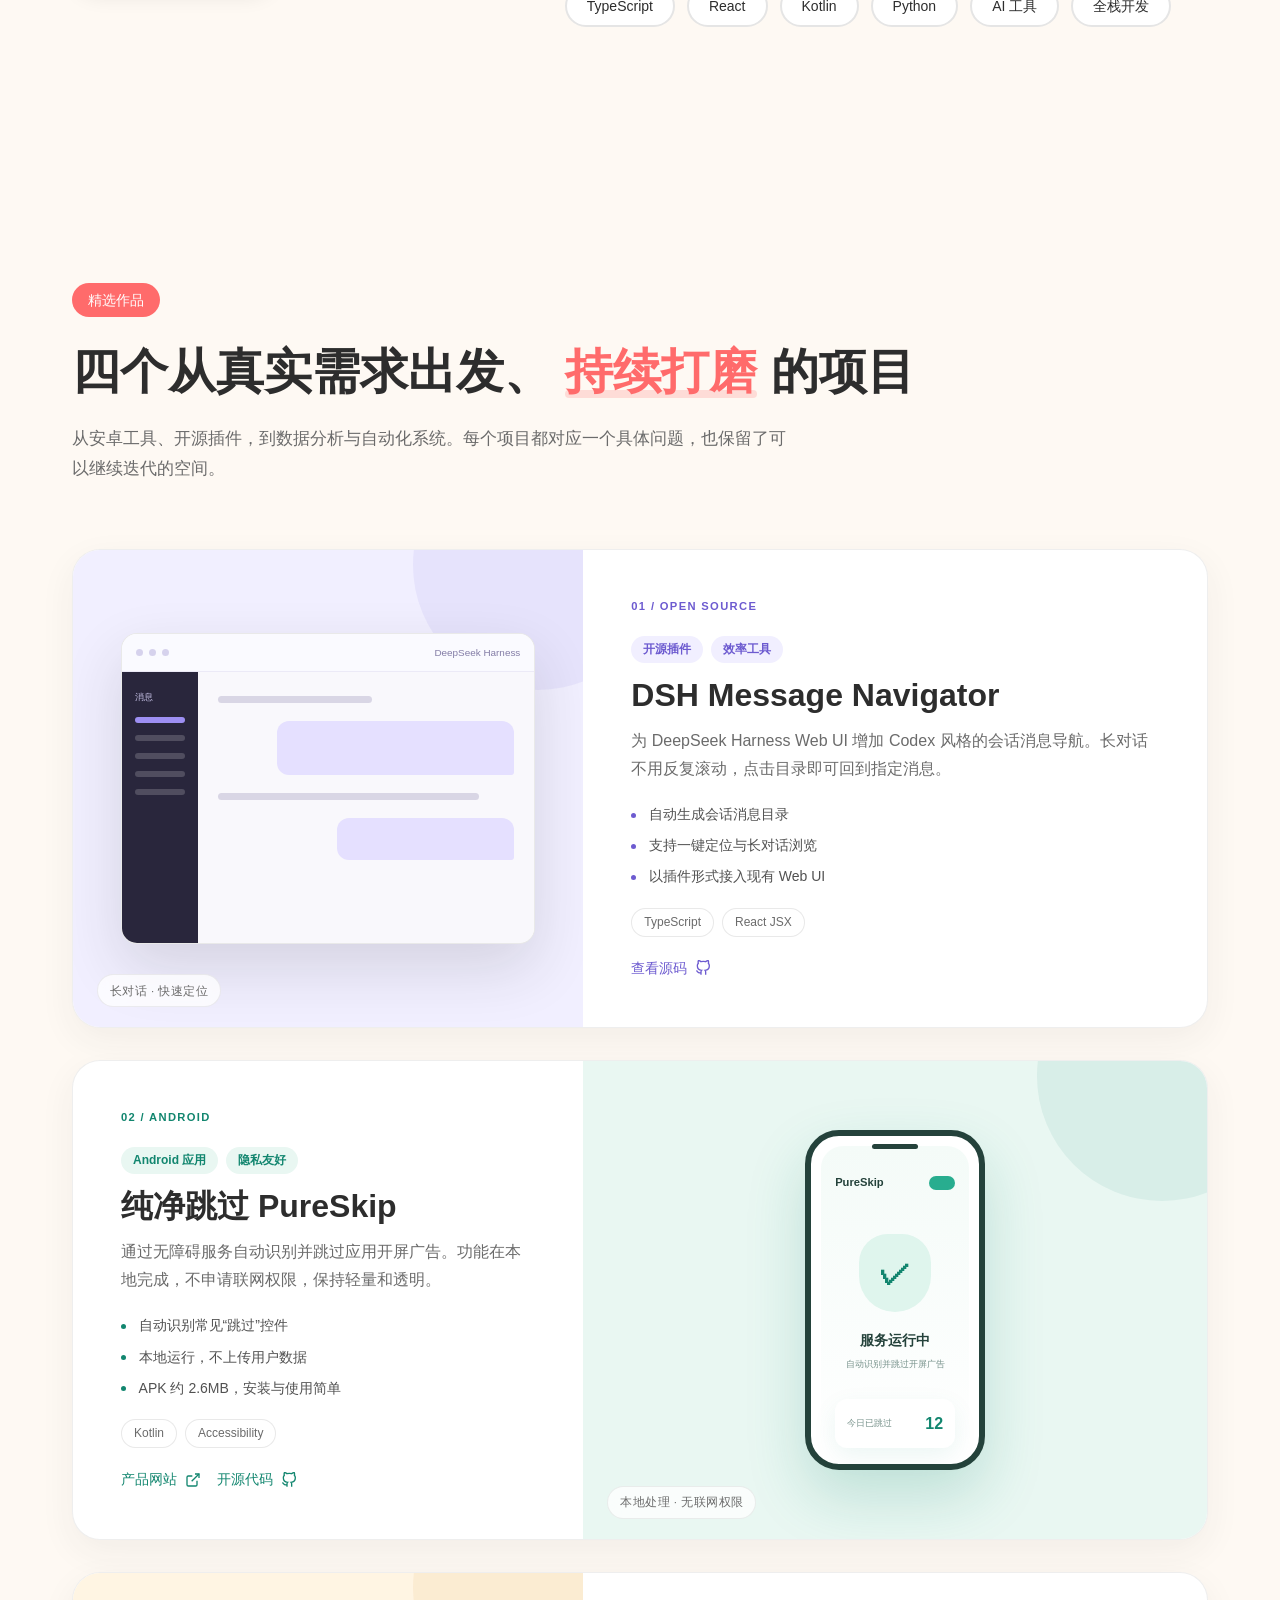
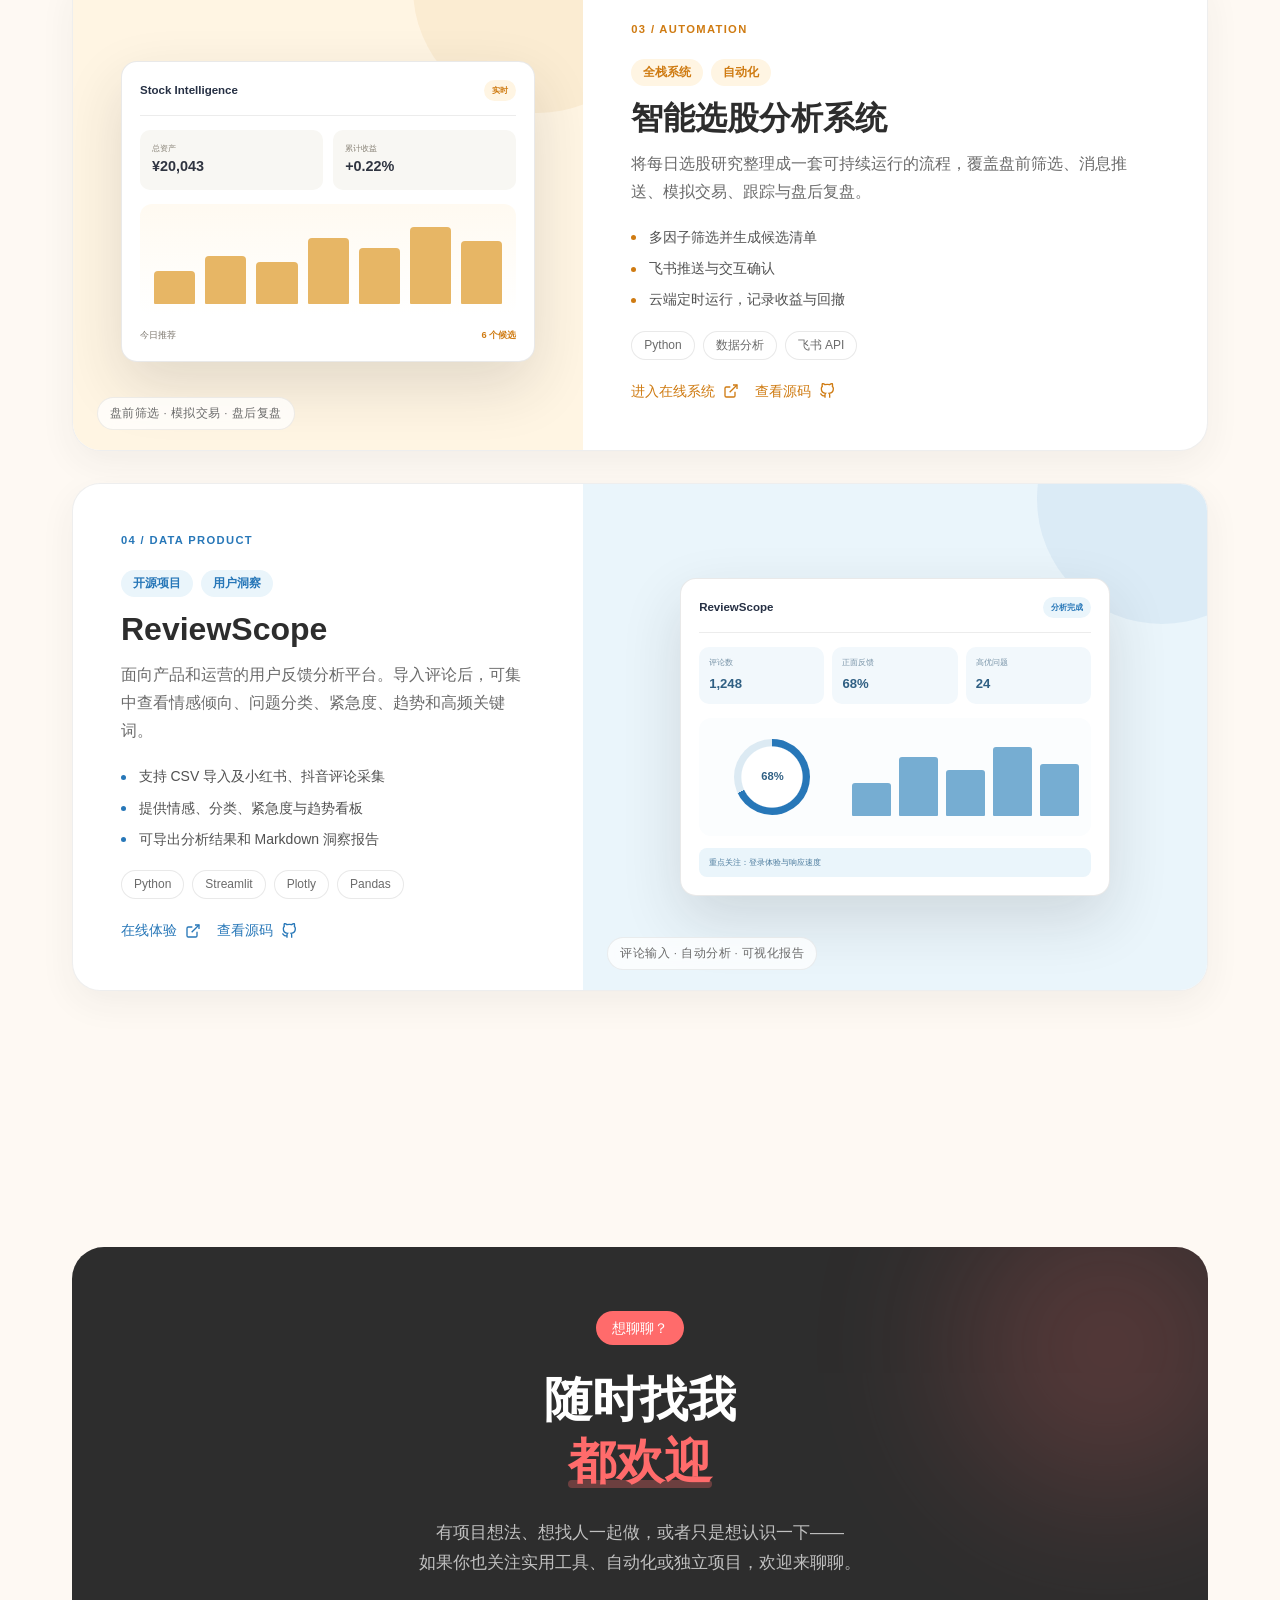
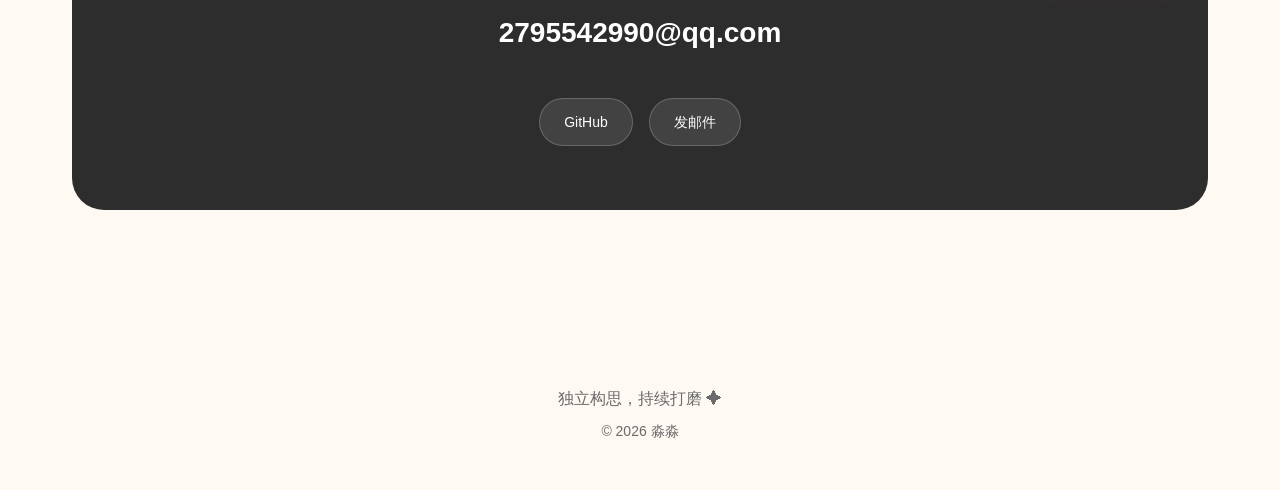
==== commit 4a9ea941: "Add stock project source link" ====
--- a/index.html
+++ b/index.html
@@ -265,12 +265,20 @@
                             <span class="tech-tag">数据分析</span>
                             <span class="tech-tag">飞书 API</span>
                         </div>
-                        <a href="http://49.233.30.134/" target="_blank" rel="noopener" class="card-link">
-                            进入在线系统
-                            <svg width="16" height="16" viewBox="0 0 24 24" fill="none" stroke="currentColor" stroke-width="2">
-                                <path d="M18 13v6a2 2 0 0 1-2 2H5a2 2 0 0 1-2-2V8a2 2 0 0 1 2-2h6"/><polyline points="15 3 21 3 21 9"/><line x1="10" y1="14" x2="21" y2="3"/>
-                            </svg>
-                        </a>
+                        <div class="card-links">
+                            <a href="http://49.233.30.134/" target="_blank" rel="noopener" class="card-link">
+                                进入在线系统
+                                <svg width="16" height="16" viewBox="0 0 24 24" fill="none" stroke="currentColor" stroke-width="2">
+                                    <path d="M18 13v6a2 2 0 0 1-2 2H5a2 2 0 0 1-2-2V8a2 2 0 0 1 2-2h6"/><polyline points="15 3 21 3 21 9"/><line x1="10" y1="14" x2="21" y2="3"/>
+                                </svg>
+                            </a>
+                            <a href="https://github.com/kekcidbbe-sudo/stock-intelligence" target="_blank" rel="noopener" class="card-link">
+                                查看源码
+                                <svg width="16" height="16" viewBox="0 0 24 24" fill="none" stroke="currentColor" stroke-width="2">
+                                    <path d="M9 19c-5 1.5-5-2.5-7-3m14 6v-3.87a3.37 3.37 0 0 0-.94-2.61c3.14-.35 6.44-1.54 6.44-7A5.44 5.44 0 0 0 20 4.77 5.07 5.07 0 0 0 19.91 1S18.73.65 16 2.48a13.38 13.38 0 0 0-7 0C6.27.65 5.09 1 5.09 1A5.07 5.07 0 0 0 5 4.77a5.44 5.44 0 0 0-1.5 3.78c0 5.42 3.3 6.61 6.44 7A3.37 3.37 0 0 0 9 18.13V22"/>
+                                </svg>
+                            </a>
+                        </div>
                     </div>
                 </article>
 
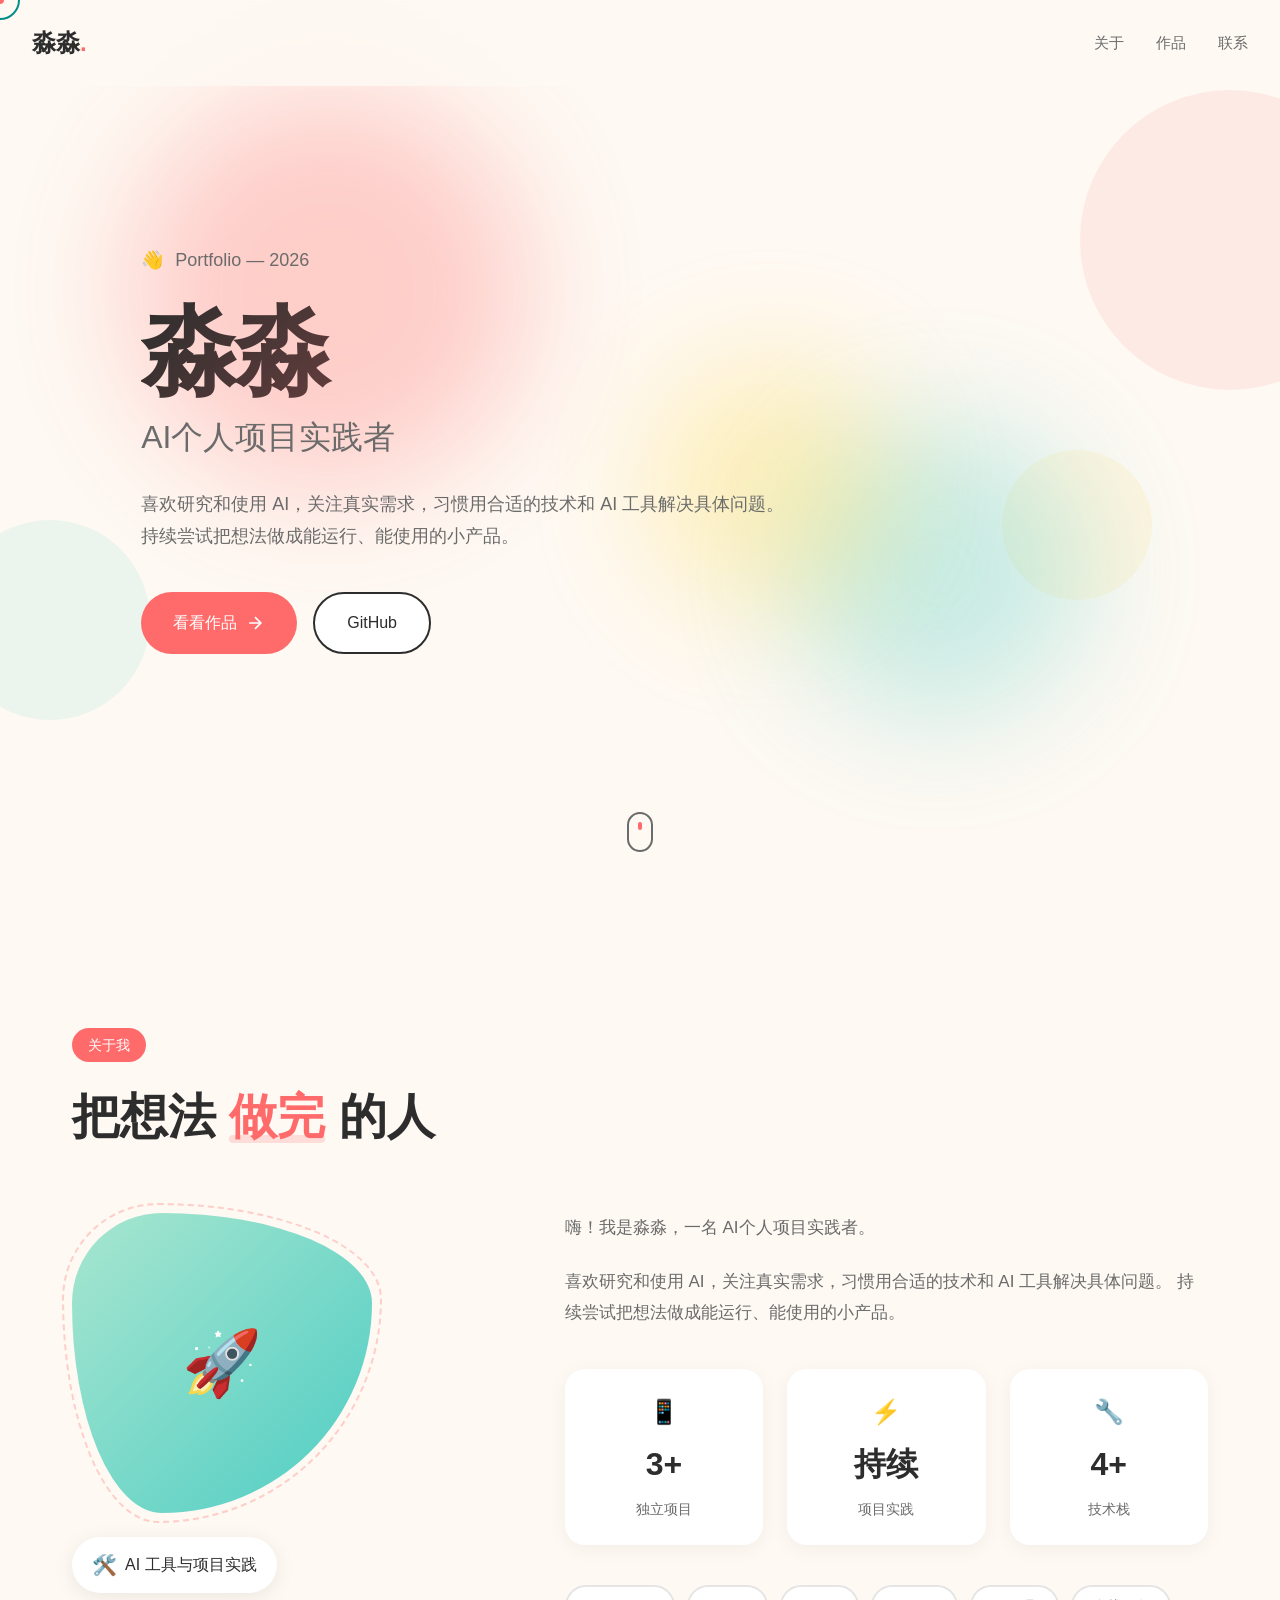
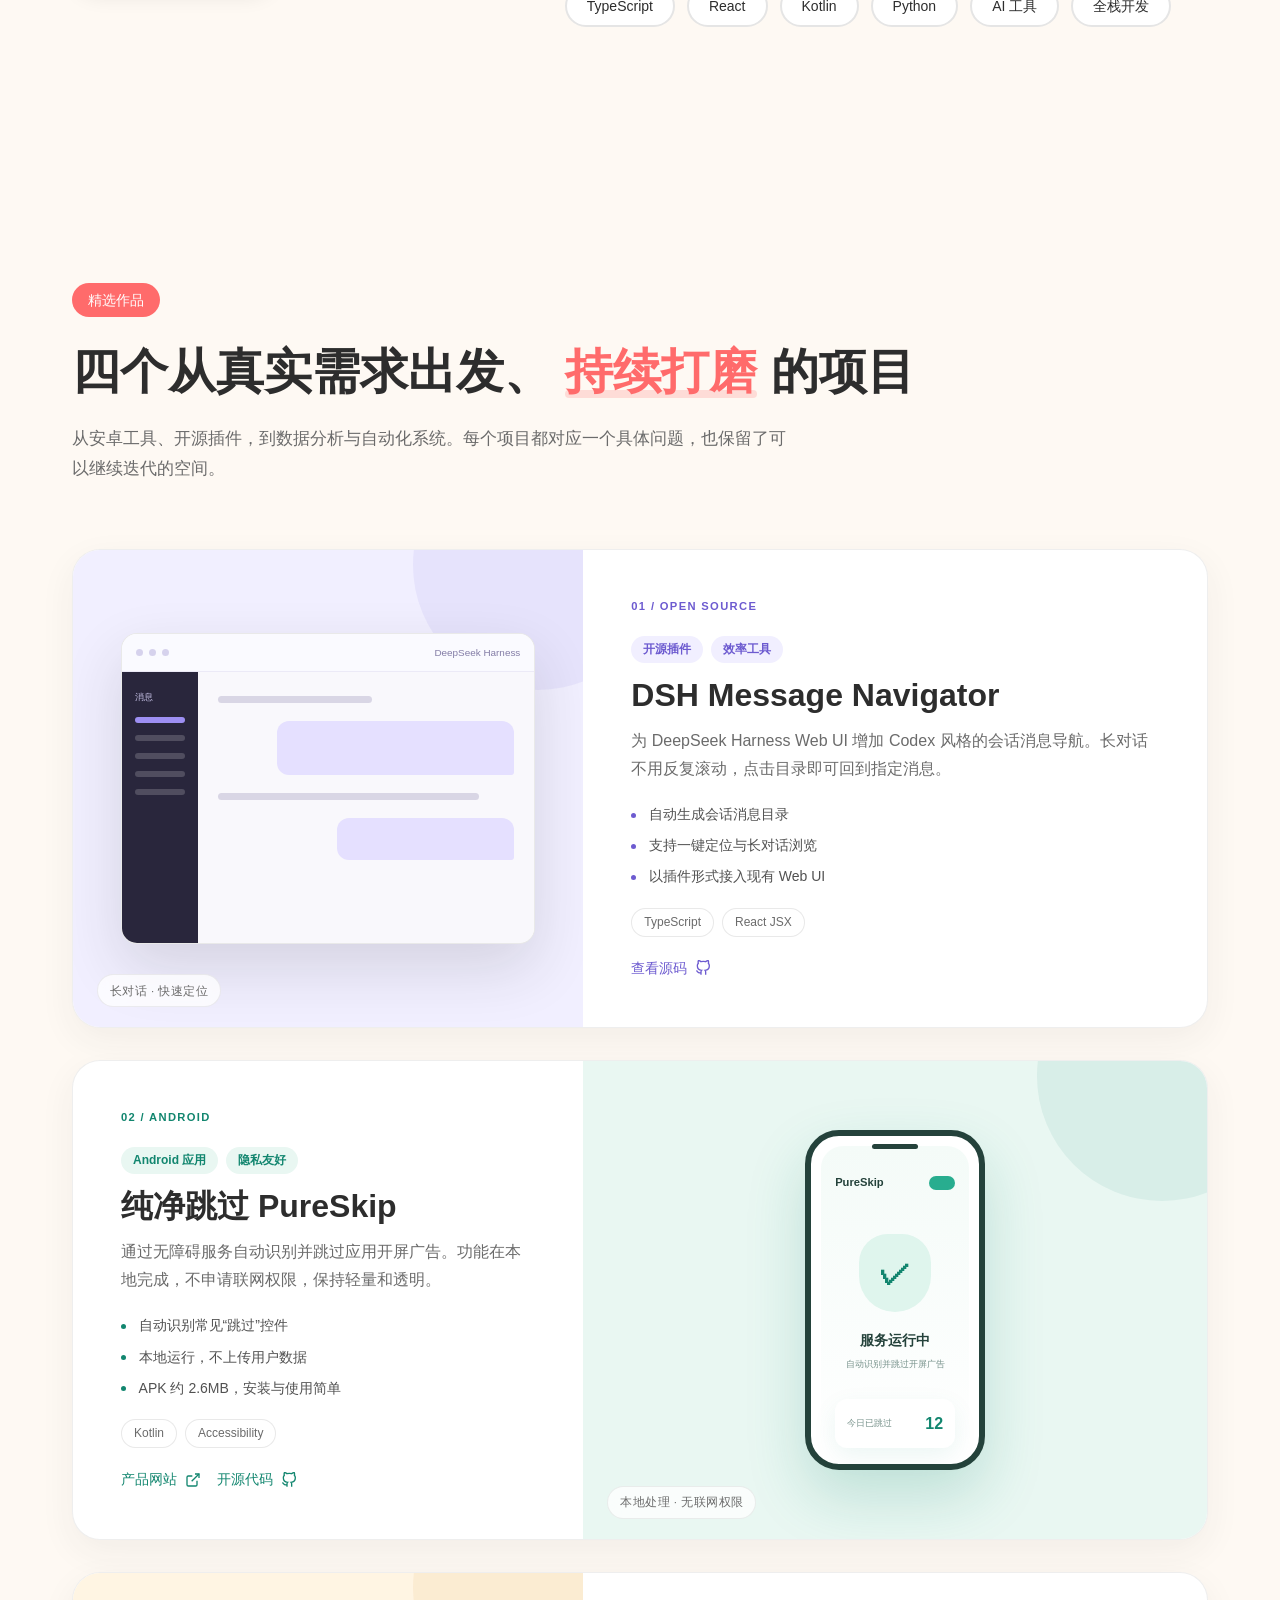
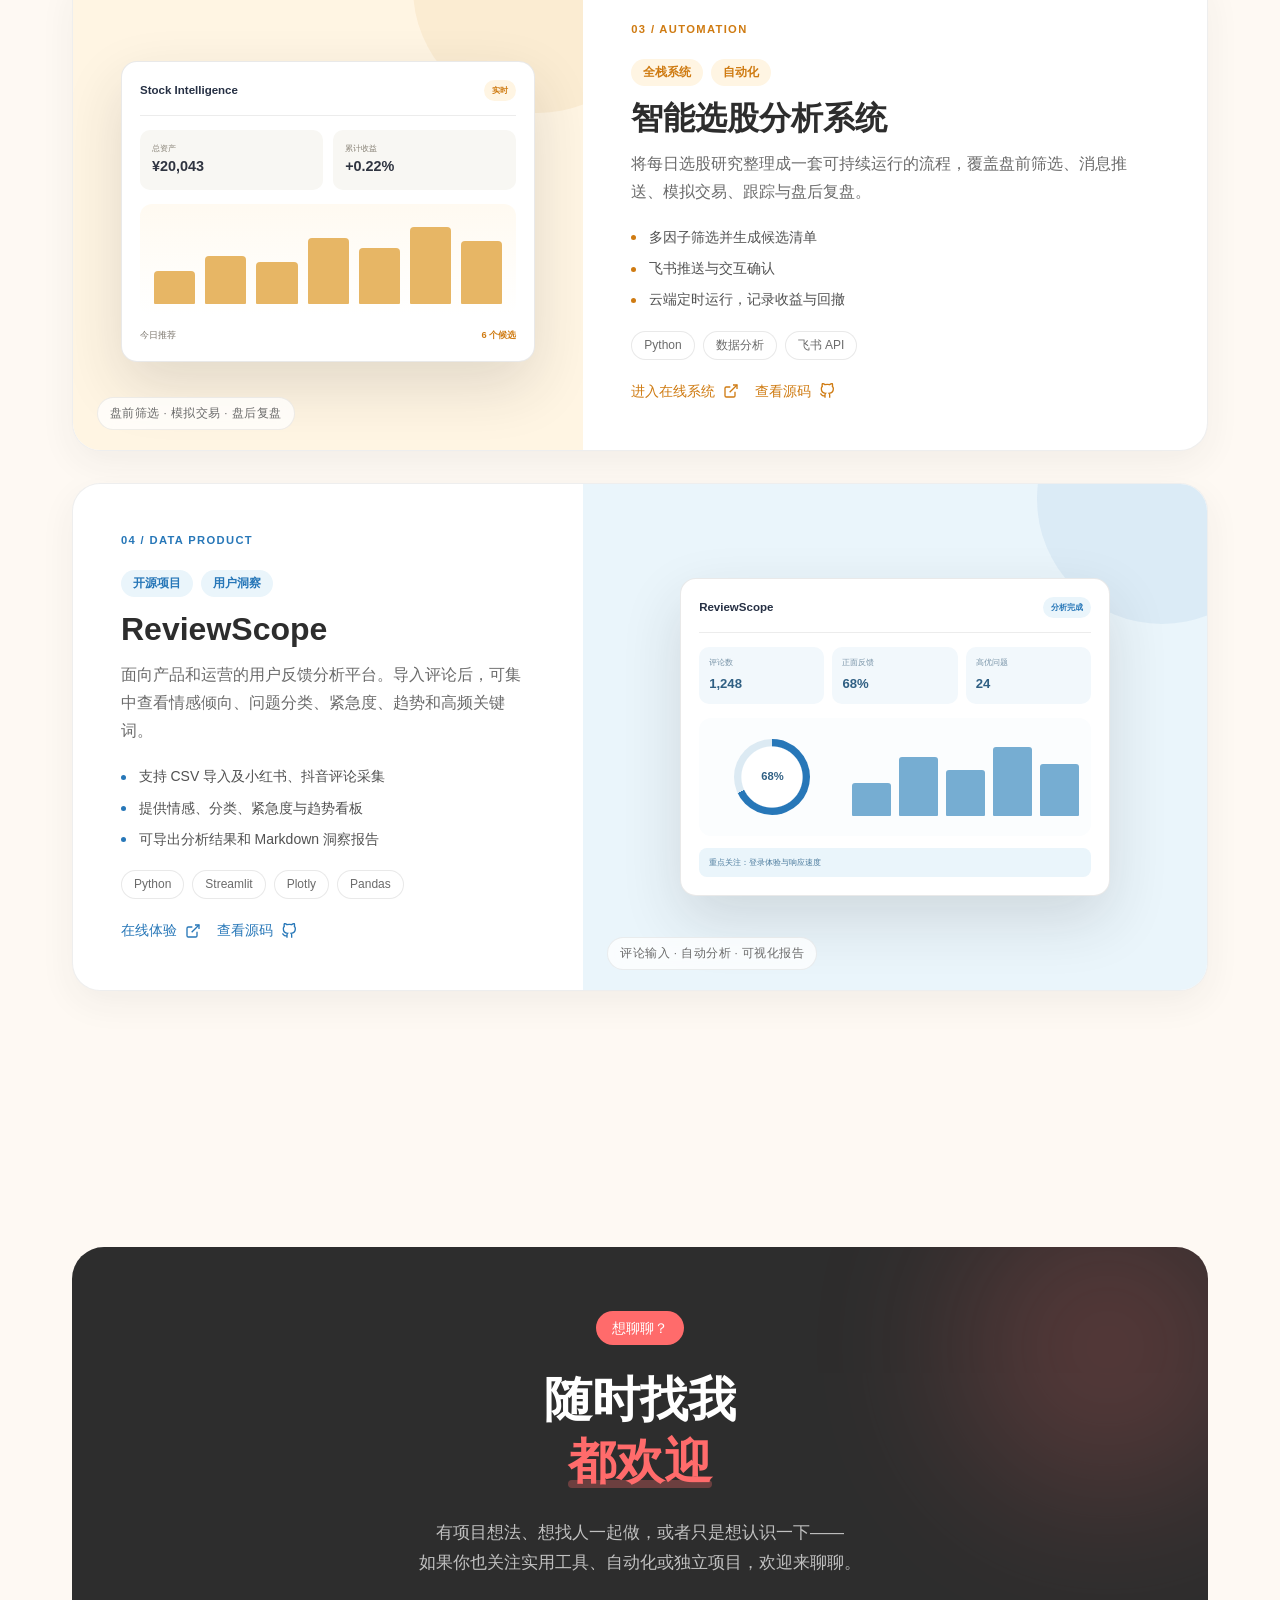
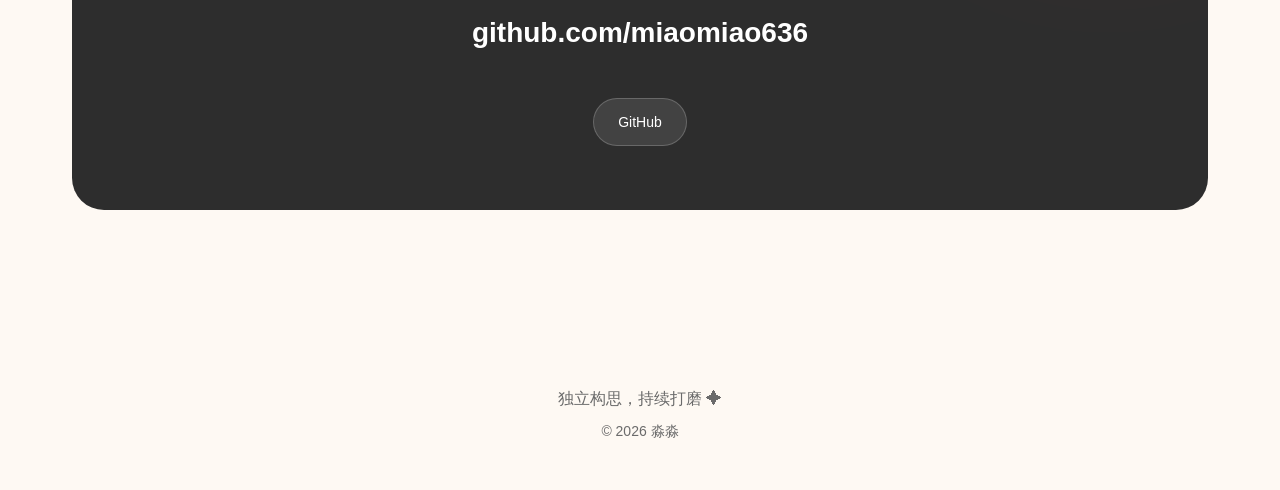
==== commit de420af5: "Remove public email address" ====
--- a/index.html
+++ b/index.html
@@ -58,7 +58,7 @@
                         <path d="M5 12h14M12 5l7 7-7 7"/>
                     </svg>
                 </a>
-                <a href="https://github.com/kekcidbbe-sudo" target="_blank" rel="noopener" class="btn btn-secondary">GitHub</a>
+                <a href="https://github.com/miaomiao636" target="_blank" rel="noopener" class="btn btn-secondary">GitHub</a>
             </div>
         </div>
         <div class="hero-scroll">
@@ -180,7 +180,7 @@
                             <span class="tech-tag">TypeScript</span>
                             <span class="tech-tag">React JSX</span>
                         </div>
-                        <a href="https://github.com/kekcidbbe-sudo/dsh-message-navigator" target="_blank" rel="noopener" class="card-link">
+                        <a href="https://github.com/miaomiao636/dsh-message-navigator" target="_blank" rel="noopener" class="card-link">
                             查看源码
                             <svg width="16" height="16" viewBox="0 0 24 24" fill="none" stroke="currentColor" stroke-width="2">
                                 <path d="M9 19c-5 1.5-5-2.5-7-3m14 6v-3.87a3.37 3.37 0 0 0-.94-2.61c3.14-.35 6.44-1.54 6.44-7A5.44 5.44 0 0 0 20 4.77 5.07 5.07 0 0 0 19.91 1S18.73.65 16 2.48a13.38 13.38 0 0 0-7 0C6.27.65 5.09 1 5.09 1A5.07 5.07 0 0 0 5 4.77a5.44 5.44 0 0 0-1.5 3.78c0 5.42 3.3 6.61 6.44 7A3.37 3.37 0 0 0 9 18.13V22"/>
@@ -227,7 +227,7 @@
                                     <path d="M18 13v6a2 2 0 0 1-2 2H5a2 2 0 0 1-2-2V8a2 2 0 0 1 2-2h6"/><polyline points="15 3 21 3 21 9"/><line x1="10" y1="14" x2="21" y2="3"/>
                                 </svg>
                             </a>
-                            <a href="https://github.com/kekcidbbe-sudo/PureSkip" target="_blank" rel="noopener" class="card-link">
+                            <a href="https://github.com/miaomiao636/PureSkip" target="_blank" rel="noopener" class="card-link">
                                 开源代码
                                 <svg width="16" height="16" viewBox="0 0 24 24" fill="none" stroke="currentColor" stroke-width="2">
                                     <path d="M9 19c-5 1.5-5-2.5-7-3m14 6v-3.87a3.37 3.37 0 0 0-.94-2.61c3.14-.35 6.44-1.54 6.44-7A5.44 5.44 0 0 0 20 4.77 5.07 5.07 0 0 0 19.91 1S18.73.65 16 2.48a13.38 13.38 0 0 0-7 0C6.27.65 5.09 1 5.09 1A5.07 5.07 0 0 0 5 4.77a5.44 5.44 0 0 0-1.5 3.78c0 5.42 3.3 6.61 6.44 7A3.37 3.37 0 0 0 9 18.13V22"/>
@@ -272,7 +272,7 @@
                                     <path d="M18 13v6a2 2 0 0 1-2 2H5a2 2 0 0 1-2-2V8a2 2 0 0 1 2-2h6"/><polyline points="15 3 21 3 21 9"/><line x1="10" y1="14" x2="21" y2="3"/>
                                 </svg>
                             </a>
-                            <a href="https://github.com/kekcidbbe-sudo/stock-intelligence" target="_blank" rel="noopener" class="card-link">
+                            <a href="https://github.com/miaomiao636/stock-intelligence" target="_blank" rel="noopener" class="card-link">
                                 查看源码
                                 <svg width="16" height="16" viewBox="0 0 24 24" fill="none" stroke="currentColor" stroke-width="2">
                                     <path d="M9 19c-5 1.5-5-2.5-7-3m14 6v-3.87a3.37 3.37 0 0 0-.94-2.61c3.14-.35 6.44-1.54 6.44-7A5.44 5.44 0 0 0 20 4.77 5.07 5.07 0 0 0 19.91 1S18.73.65 16 2.48a13.38 13.38 0 0 0-7 0C6.27.65 5.09 1 5.09 1A5.07 5.07 0 0 0 5 4.77a5.44 5.44 0 0 0-1.5 3.78c0 5.42 3.3 6.61 6.44 7A3.37 3.37 0 0 0 9 18.13V22"/>
@@ -322,7 +322,7 @@
                                     <path d="M18 13v6a2 2 0 0 1-2 2H5a2 2 0 0 1-2-2V8a2 2 0 0 1 2-2h6"/><polyline points="15 3 21 3 21 9"/><line x1="10" y1="14" x2="21" y2="3"/>
                                 </svg>
                             </a>
-                            <a href="https://github.com/kekcidbbe-sudo/ReviewScope" target="_blank" rel="noopener" class="card-link">
+                            <a href="https://github.com/miaomiao636/ReviewScope" target="_blank" rel="noopener" class="card-link">
                                 查看源码
                                 <svg width="16" height="16" viewBox="0 0 24 24" fill="none" stroke="currentColor" stroke-width="2">
                                     <path d="M9 19c-5 1.5-5-2.5-7-3m14 6v-3.87a3.37 3.37 0 0 0-.94-2.61c3.14-.35 6.44-1.54 6.44-7A5.44 5.44 0 0 0 20 4.77 5.07 5.07 0 0 0 19.91 1S18.73.65 16 2.48a13.38 13.38 0 0 0-7 0C6.27.65 5.09 1 5.09 1A5.07 5.07 0 0 0 5 4.77a5.44 5.44 0 0 0-1.5 3.78c0 5.42 3.3 6.61 6.44 7A3.37 3.37 0 0 0 9 18.13V22"/>
@@ -354,15 +354,12 @@
                         <br>
                         如果你也关注实用工具、自动化或独立项目，欢迎来聊聊。
                     </p>
-                    <a href="mailto:2795542990@qq.com" class="contact-email">
-                        2795542990@qq.com
+                    <a href="https://github.com/miaomiao636" target="_blank" rel="noopener" class="contact-profile">
+                        github.com/miaomiao636
                     </a>
                     <div class="contact-social">
-                        <a href="https://github.com/kekcidbbe-sudo" target="_blank" rel="noopener" class="social-btn">
+                        <a href="https://github.com/miaomiao636" target="_blank" rel="noopener" class="social-btn">
                             <span class="social-icon">GitHub</span>
-                        </a>
-                        <a href="mailto:2795542990@qq.com" class="social-btn">
-                            <span class="social-icon">发邮件</span>
                         </a>
                     </div>
                 </div>
--- a/style.css
+++ b/style.css
@@ -1212,7 +1212,7 @@
     line-height: 1.8;
 }
 
-.contact-email {
+.contact-profile {
     display: inline-block;
     font-size: clamp(1.25rem, 2.5vw, 1.75rem);
     font-weight: 600;
@@ -1222,7 +1222,7 @@
     border-bottom: 2px solid transparent;
 }
 
-.contact-email:hover {
+.contact-profile:hover {
     color: var(--color-accent-1);
     border-bottom-color: var(--color-accent-1);
 }
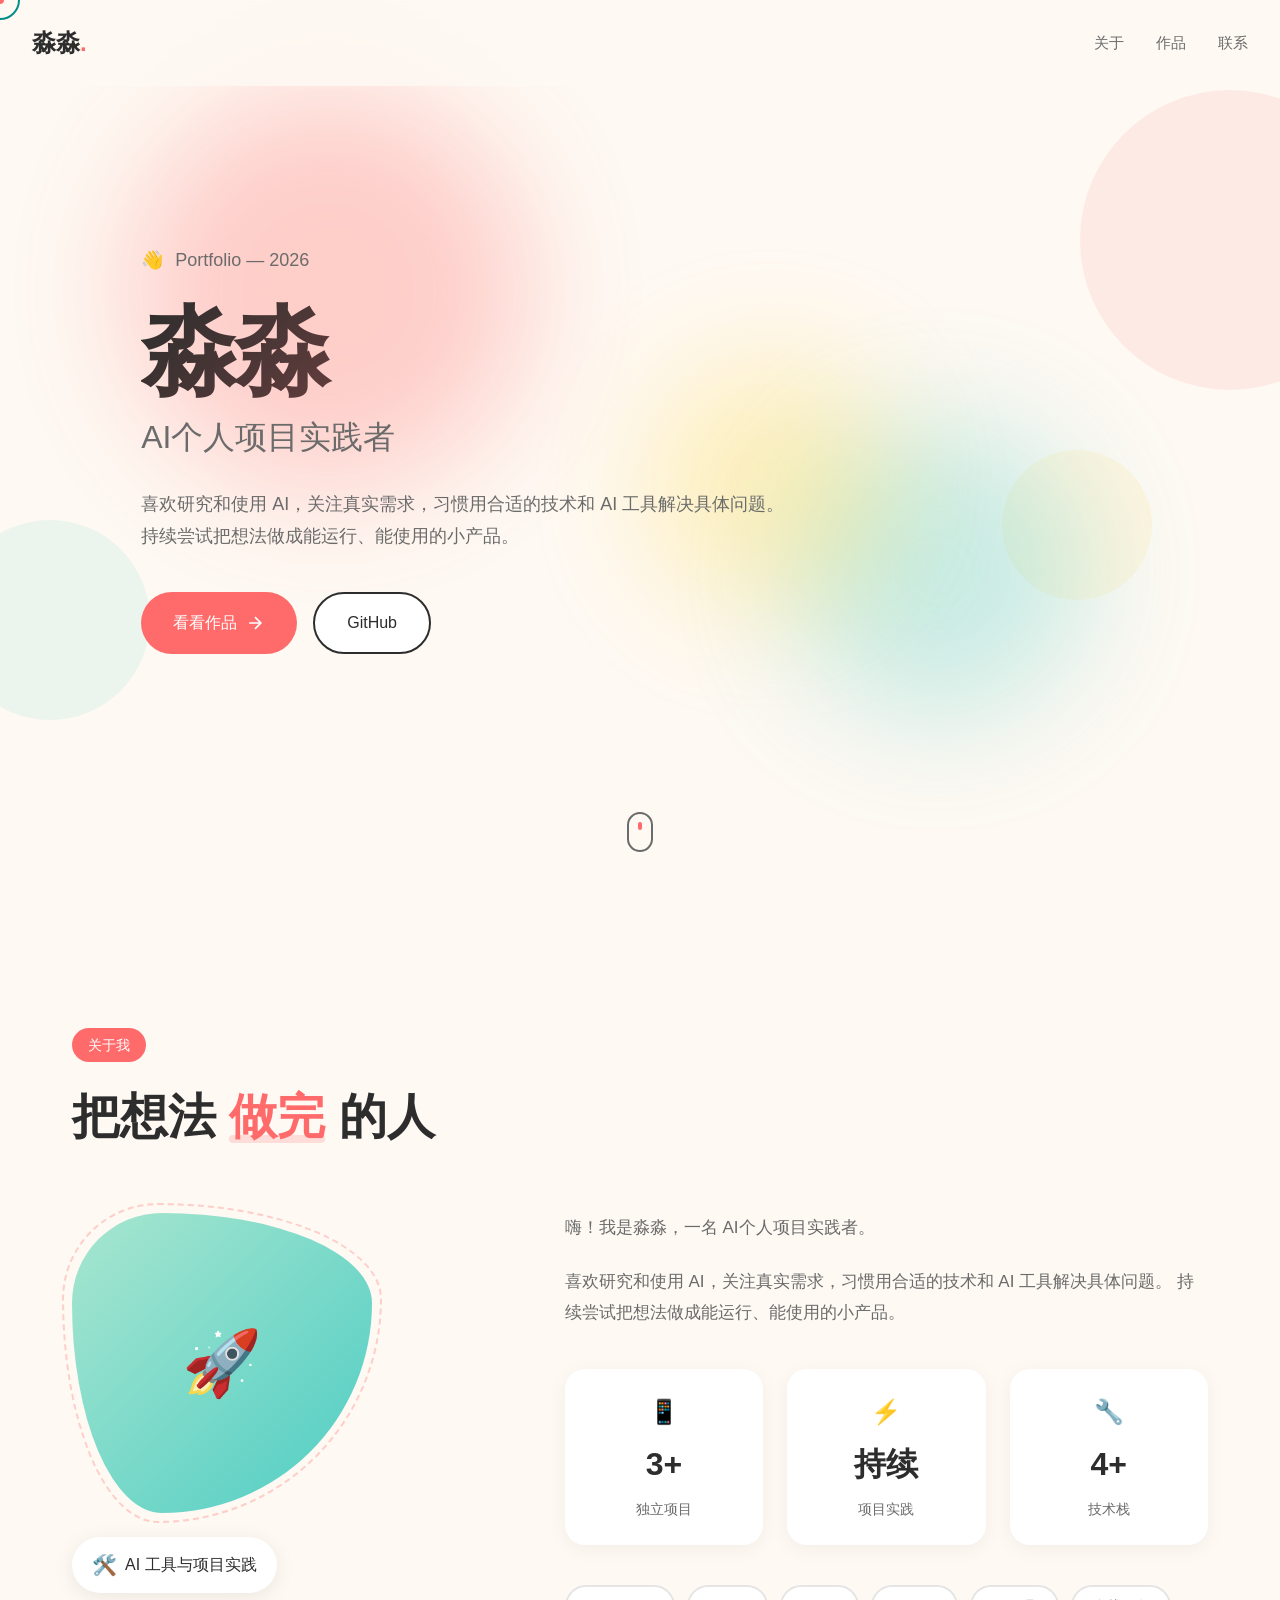
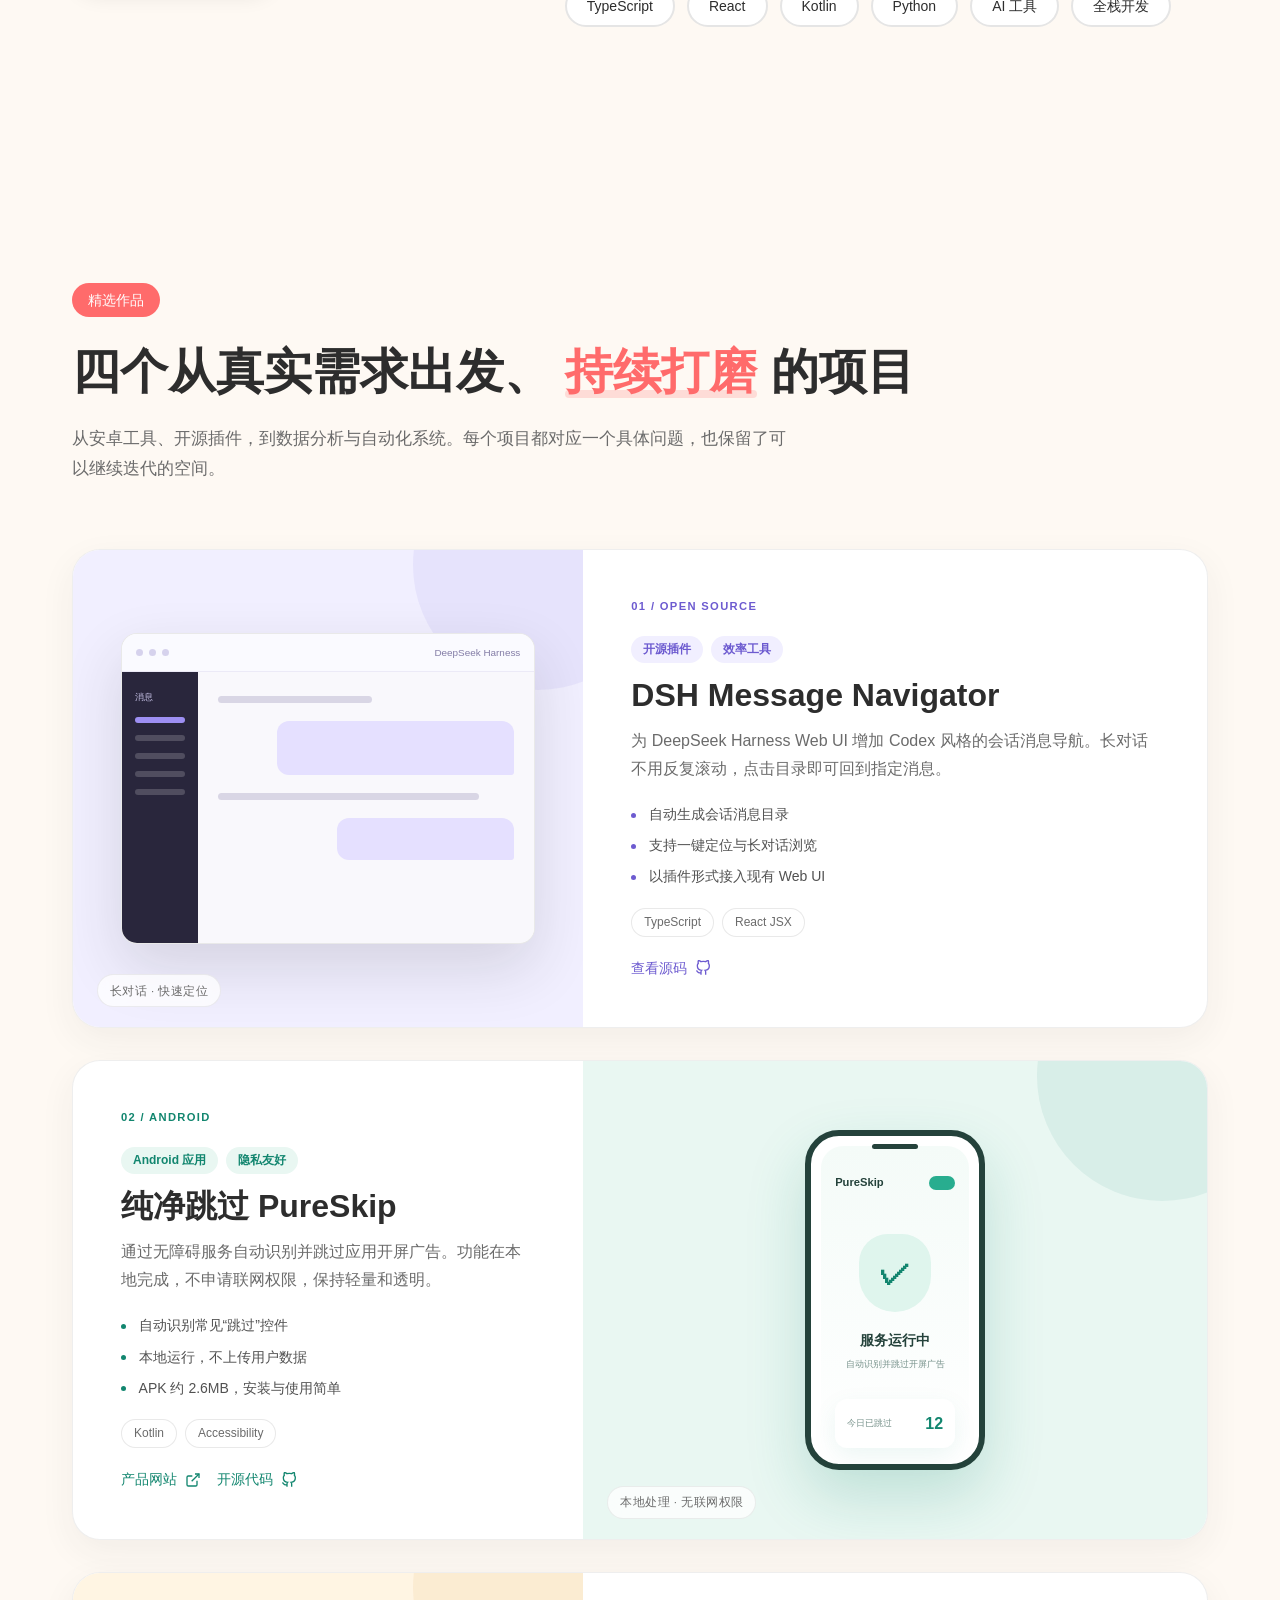
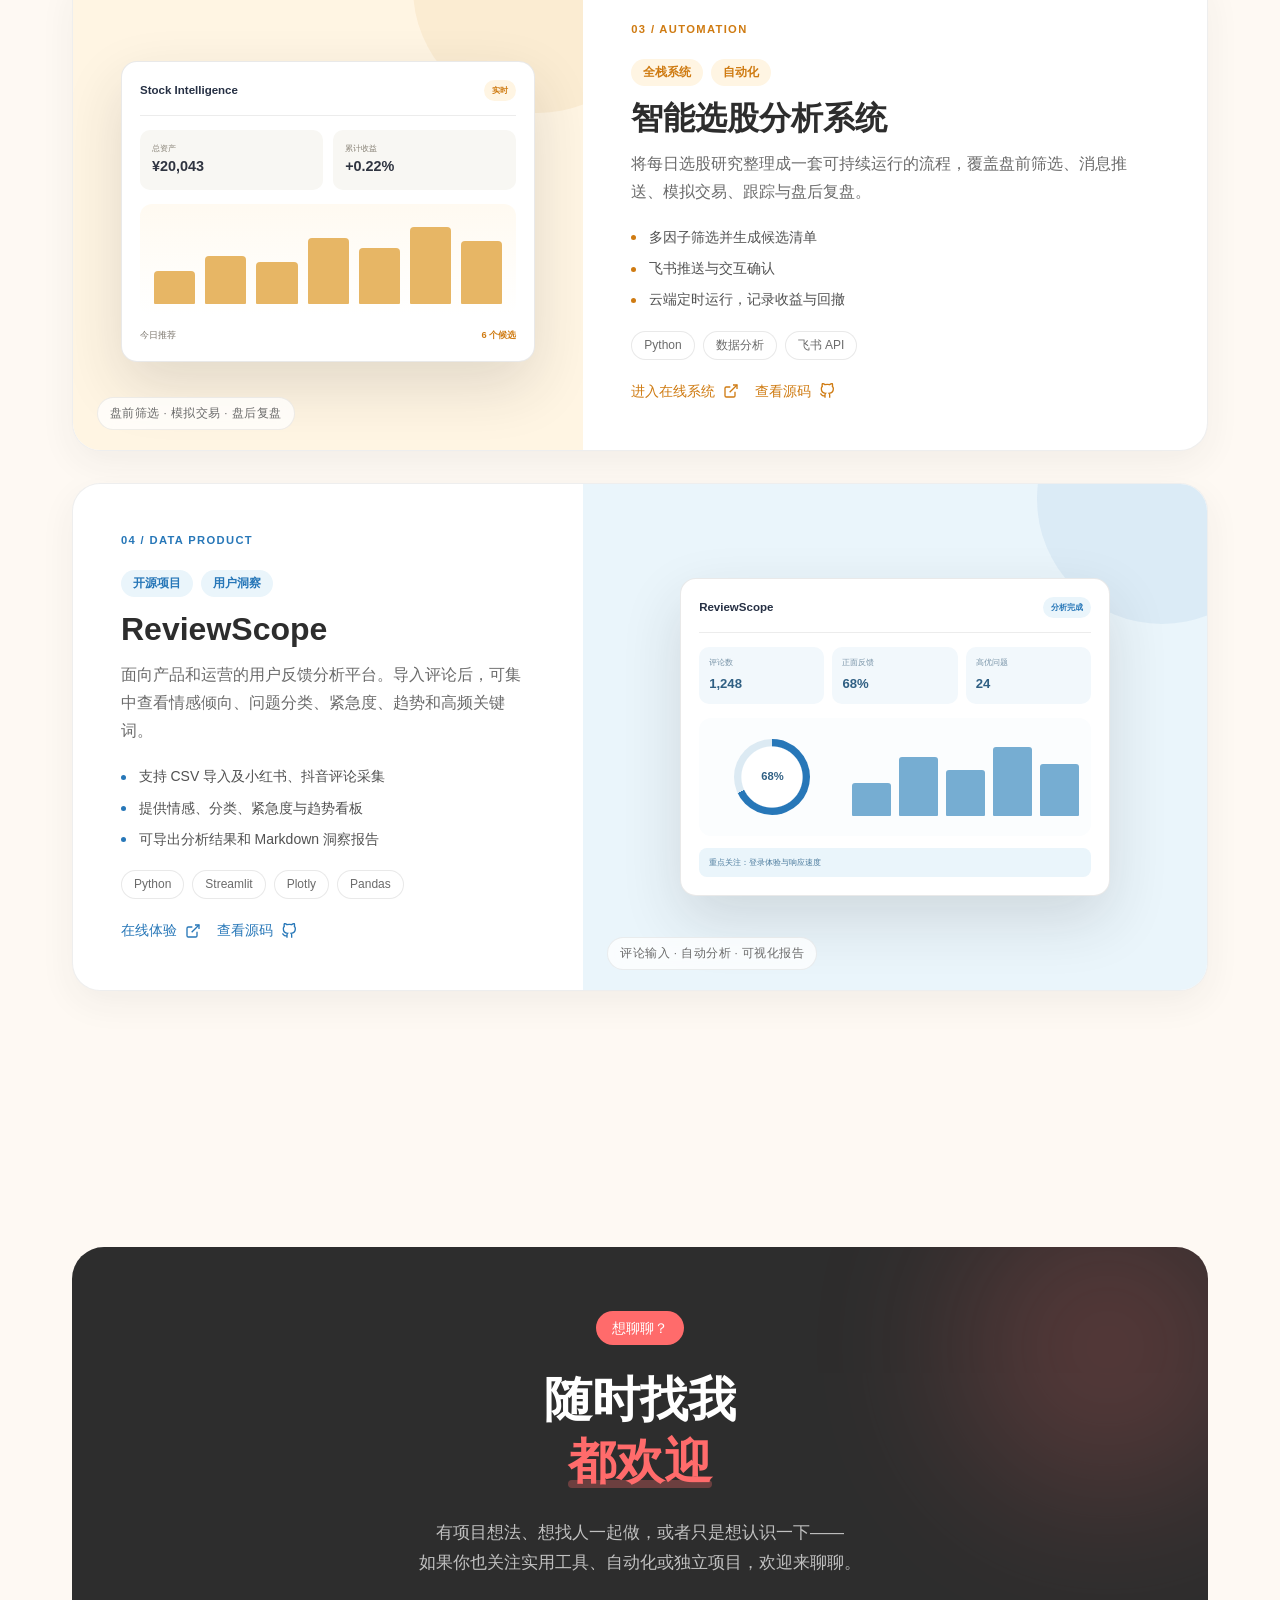
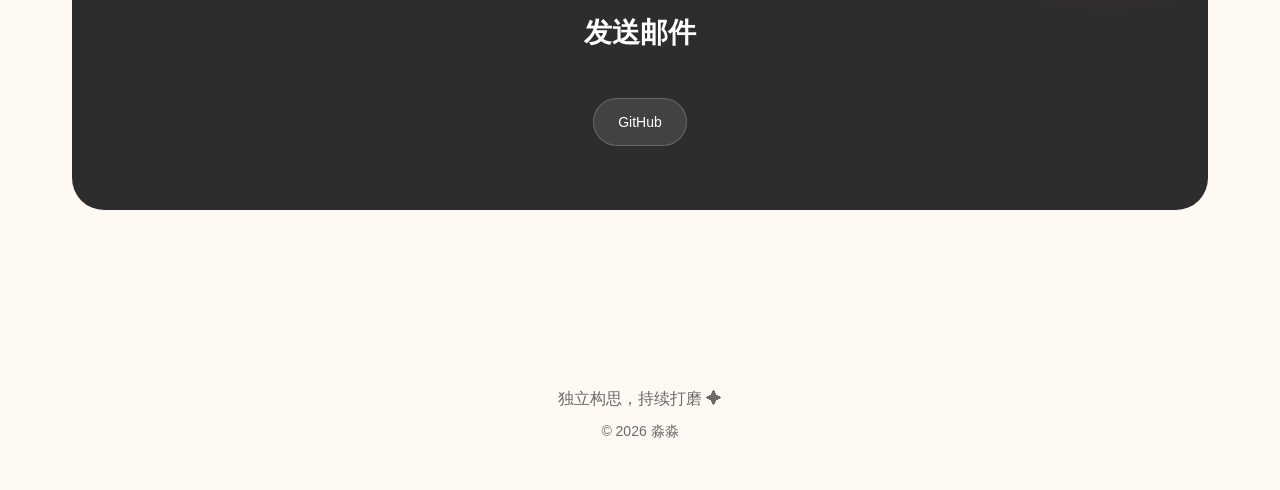
==== commit 25d2c2ab: "Restore email action without displaying address" ====
--- a/index.html
+++ b/index.html
@@ -354,8 +354,8 @@
                         <br>
                         如果你也关注实用工具、自动化或独立项目，欢迎来聊聊。
                     </p>
-                    <a href="https://github.com/miaomiao636" target="_blank" rel="noopener" class="contact-profile">
-                        github.com/miaomiao636
+                    <a href="mailto:2795542990@qq.com" class="contact-profile" aria-label="发送邮件">
+                        发送邮件
                     </a>
                     <div class="contact-social">
                         <a href="https://github.com/miaomiao636" target="_blank" rel="noopener" class="social-btn">
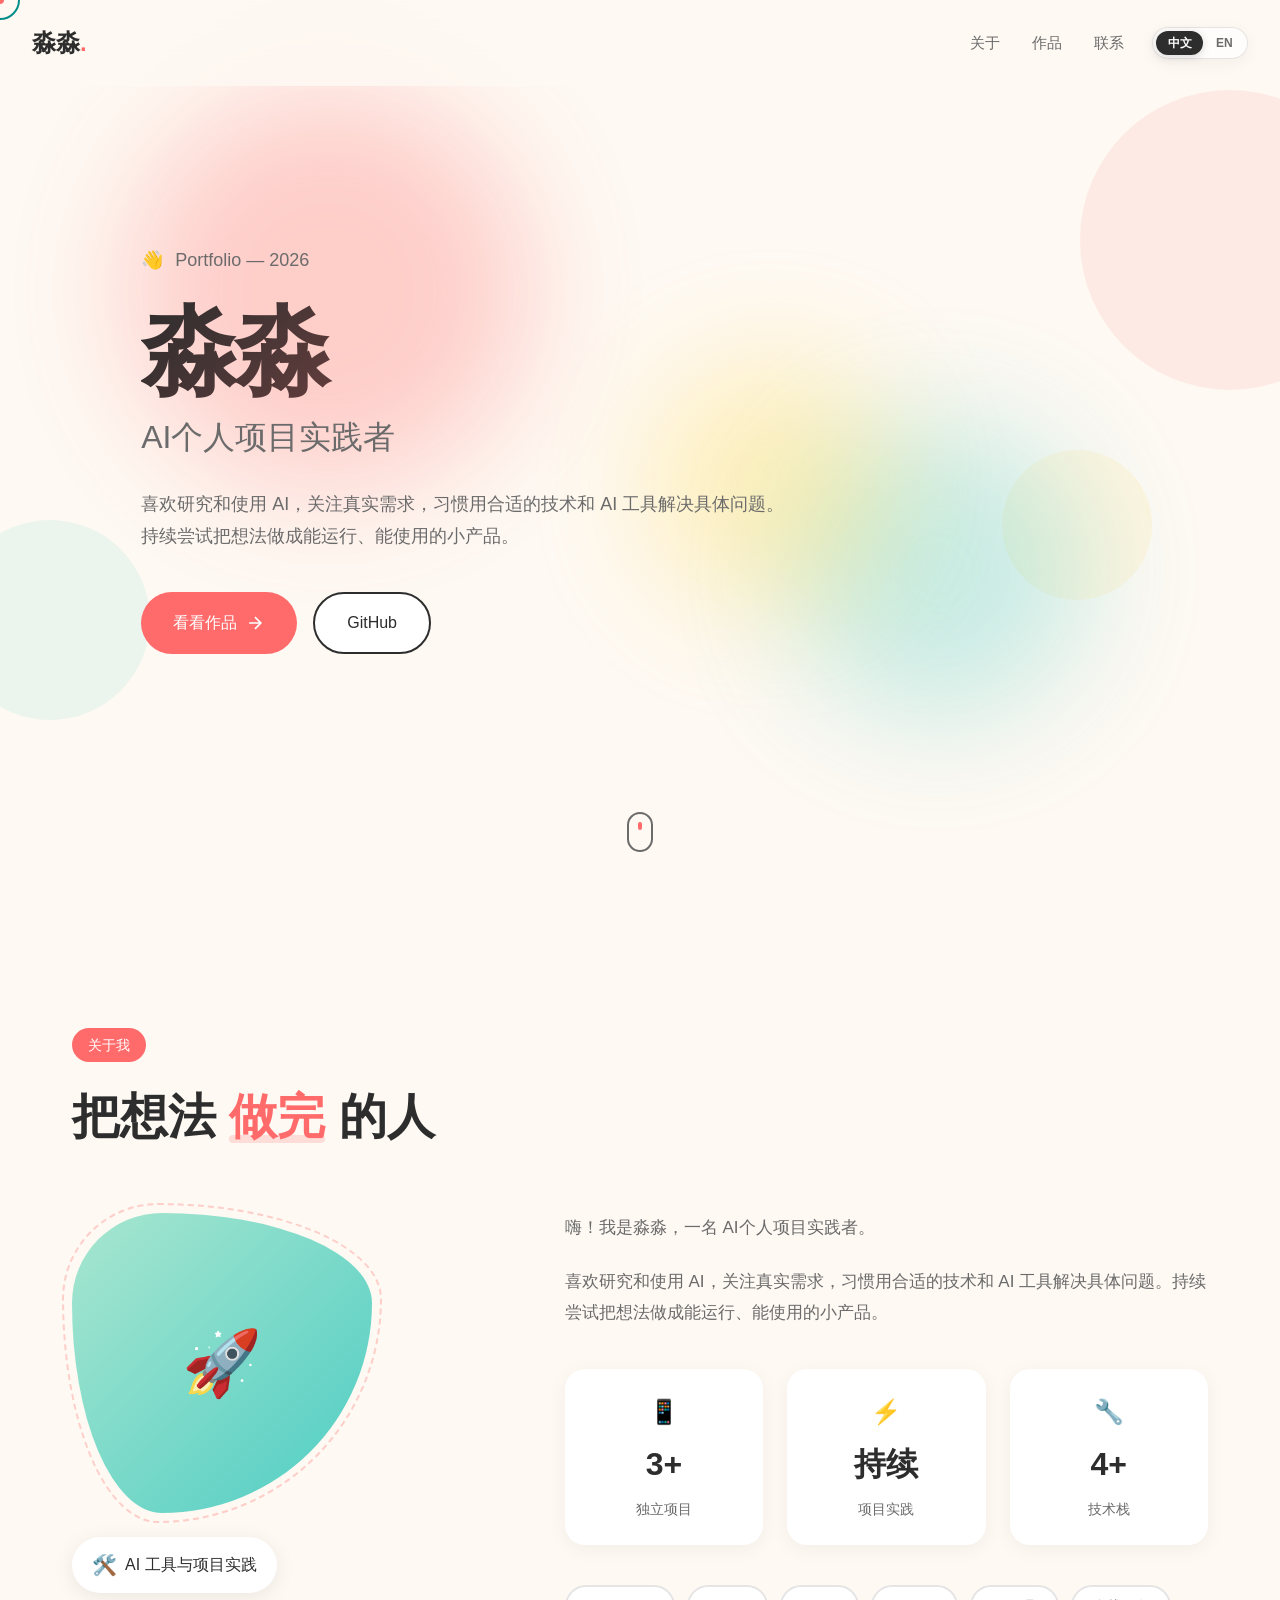
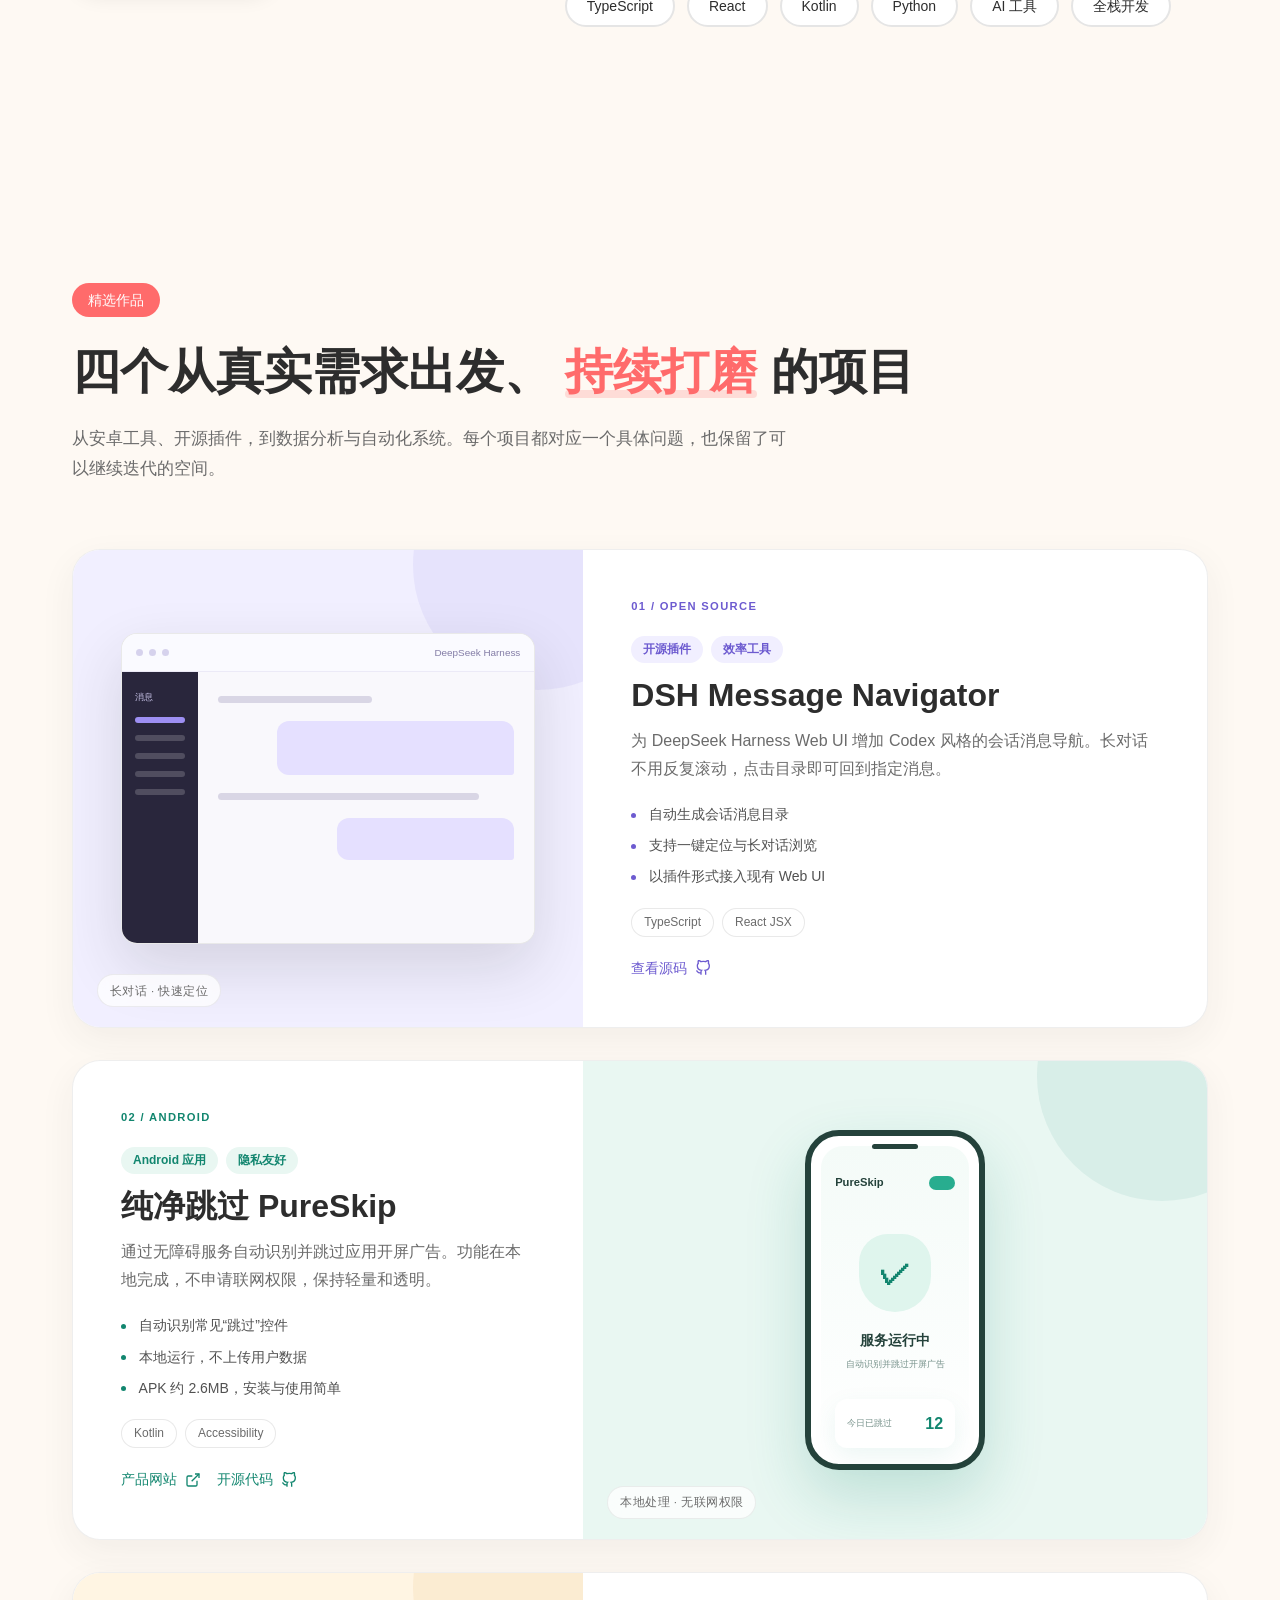
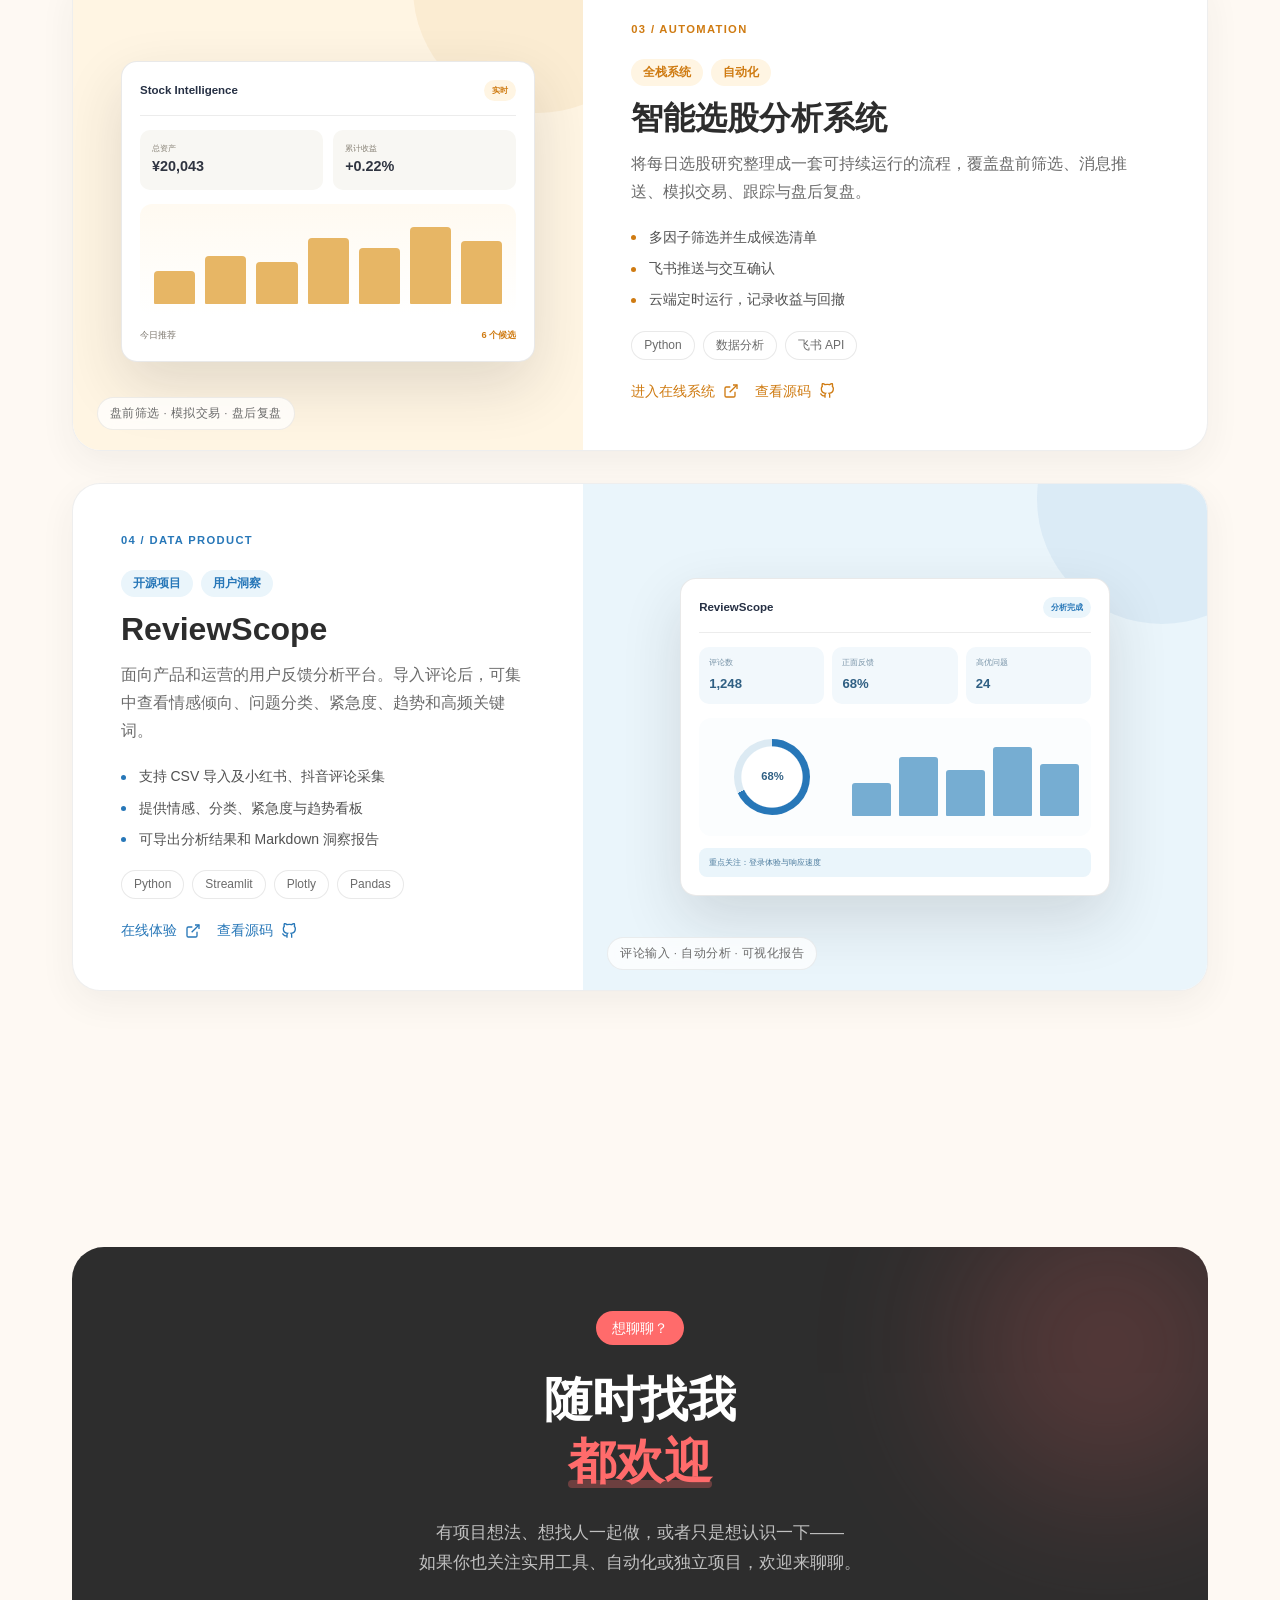
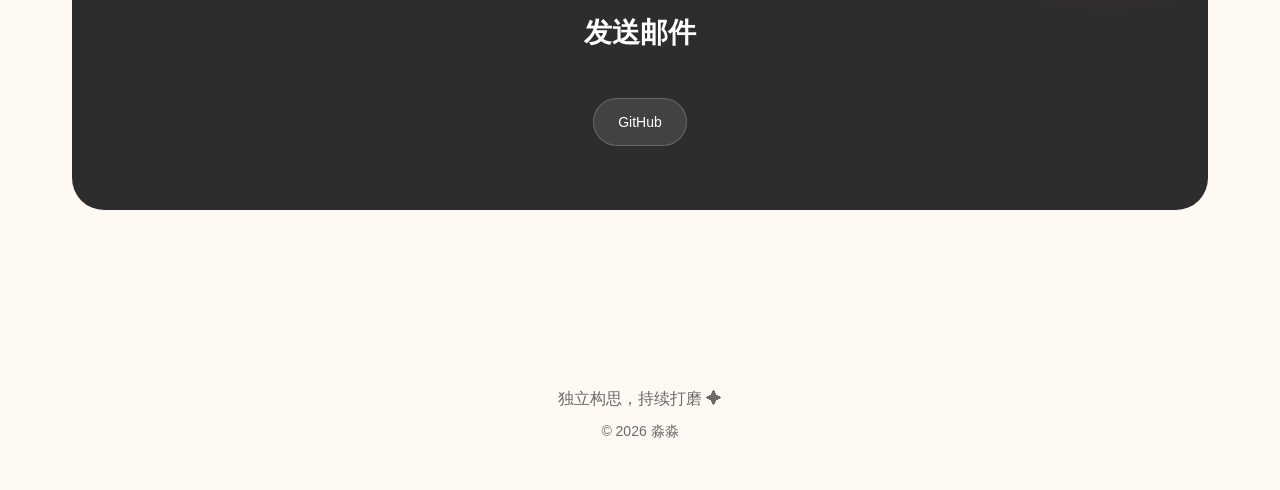
==== commit b42d555f: "Add bilingual portfolio experience" ====
--- a/index.html
+++ b/index.html
@@ -22,11 +22,17 @@
 
     <!-- 导航栏 -->
     <nav class="nav">
-        <a href="#" class="nav-logo">淼淼<span class="logo-dot">.</span></a>
-        <div class="nav-menu">
-            <a href="#about" class="nav-link">关于</a>
-            <a href="#work" class="nav-link">作品</a>
-            <a href="#contact" class="nav-link">联系</a>
+        <a href="#" class="nav-logo"><span data-i18n="name">淼淼</span><span class="logo-dot">.</span></a>
+        <div class="nav-actions">
+            <div class="nav-menu">
+                <a href="#about" class="nav-link" data-i18n="navAbout">关于</a>
+                <a href="#work" class="nav-link" data-i18n="navWork">作品</a>
+                <a href="#contact" class="nav-link" data-i18n="navContact">联系</a>
+            </div>
+            <div class="language-switch" role="group" aria-label="语言选择" data-i18n-aria="languageSwitch">
+                <button type="button" class="language-option active" data-language="zh" aria-pressed="true">中文</button>
+                <button type="button" class="language-option" data-language="en" aria-pressed="false">EN</button>
+            </div>
         </div>
     </nav>
 
@@ -43,17 +49,17 @@
                 <span>Portfolio — 2026</span>
             </div>
             <h1 class="hero-title">
-                <span class="title-name">淼淼</span>
-                <span class="title-role">AI个人项目实践者</span>
+                <span class="title-name" data-i18n="name">淼淼</span>
+                <span class="title-role" data-i18n="heroRole">AI个人项目实践者</span>
             </h1>
             <p class="hero-desc">
-                喜欢研究和使用 AI，关注真实需求，习惯用合适的技术和 AI 工具解决具体问题。
+                <span data-i18n="heroDesc1">喜欢研究和使用 AI，关注真实需求，习惯用合适的技术和 AI 工具解决具体问题。</span>
                 <br>
-                持续尝试把想法做成能运行、能使用的小产品。
+                <span data-i18n="heroDesc2">持续尝试把想法做成能运行、能使用的小产品。</span>
             </p>
             <div class="hero-cta">
                 <a href="#work" class="btn btn-primary">
-                    <span>看看作品</span>
+                    <span data-i18n="viewWork">看看作品</span>
                     <svg width="20" height="20" viewBox="0 0 24 24" fill="none" stroke="currentColor" stroke-width="2">
                         <path d="M5 12h14M12 5l7 7-7 7"/>
                     </svg>
@@ -72,11 +78,11 @@
     <section class="section about" id="about">
         <div class="container">
             <div class="section-header fade-in">
-                <span class="section-tag">关于我</span>
+                <span class="section-tag" data-i18n="aboutTag">关于我</span>
                 <h2 class="section-title">
-                    把想法
-                    <span class="title-highlight">做完</span>
-                    的人
+                    <span data-i18n="aboutTitlePrefix">把想法</span>
+                    <span class="title-highlight" data-i18n="aboutTitleHighlight">做完</span>
+                    <span data-i18n="aboutTitleSuffix">的人</span>
                 </h2>
             </div>
             <div class="about-grid">
@@ -89,32 +95,27 @@
                     </div>
                     <div class="about-badge">
                         <span class="badge-icon">🛠️</span>
-                        <span class="badge-text">AI 工具与项目实践</span>
+                        <span class="badge-text" data-i18n="aboutBadge">AI 工具与项目实践</span>
                     </div>
                 </div>
                 <div class="about-content fade-in">
-                    <p class="about-text">
-                        嗨！我是淼淼，一名 AI个人项目实践者。
-                    </p>
-                    <p class="about-text">
-                        喜欢研究和使用 AI，关注真实需求，习惯用合适的技术和 AI 工具解决具体问题。
-                        持续尝试把想法做成能运行、能使用的小产品。
-                    </p>
+                    <p class="about-text" data-i18n="aboutIntro">嗨！我是淼淼，一名 AI个人项目实践者。</p>
+                    <p class="about-text" data-i18n="aboutBody">喜欢研究和使用 AI，关注真实需求，习惯用合适的技术和 AI 工具解决具体问题。持续尝试把想法做成能运行、能使用的小产品。</p>
                     <div class="about-stats">
                         <div class="stat-card">
                             <span class="stat-emoji">📱</span>
                             <span class="stat-number" data-target="4">0</span>
-                            <span class="stat-label">独立项目</span>
+                            <span class="stat-label" data-i18n="independentProjects">独立项目</span>
                         </div>
                         <div class="stat-card">
                             <span class="stat-emoji">⚡</span>
-                            <span class="stat-number stat-text">持续</span>
-                            <span class="stat-label">项目实践</span>
+                            <span class="stat-number stat-text" data-i18n="ongoing">持续</span>
+                            <span class="stat-label" data-i18n="projectPractice">项目实践</span>
                         </div>
                         <div class="stat-card">
                             <span class="stat-emoji">🔧</span>
                             <span class="stat-number" data-target="5">0</span>
-                            <span class="stat-label">技术栈</span>
+                            <span class="stat-label" data-i18n="techStacks">技术栈</span>
                         </div>
                     </div>
                     <div class="about-skills">
@@ -122,8 +123,8 @@
                         <span class="skill-bubble">React</span>
                         <span class="skill-bubble">Kotlin</span>
                         <span class="skill-bubble">Python</span>
-                        <span class="skill-bubble">AI 工具</span>
-                        <span class="skill-bubble">全栈开发</span>
+                        <span class="skill-bubble" data-i18n="aiTools">AI 工具</span>
+                        <span class="skill-bubble" data-i18n="fullStackDevelopment">全栈开发</span>
                     </div>
                 </div>
             </div>
@@ -134,23 +135,23 @@
     <section class="section work" id="work">
         <div class="container">
             <div class="section-header fade-in">
-                <span class="section-tag">精选作品</span>
+                <span class="section-tag" data-i18n="workTag">精选作品</span>
                 <h2 class="section-title">
-                    四个从真实需求出发、
-                    <span class="title-highlight">持续打磨</span>
-                    的项目
+                    <span data-i18n="workTitlePrefix">四个从真实需求出发、</span>
+                    <span class="title-highlight" data-i18n="workTitleHighlight">持续打磨</span>
+                    <span data-i18n="workTitleSuffix">的项目</span>
                 </h2>
-                <p class="section-lead">从安卓工具、开源插件，到数据分析与自动化系统。每个项目都对应一个具体问题，也保留了可以继续迭代的空间。</p>
+                <p class="section-lead" data-i18n="workLead">从安卓工具、开源插件，到数据分析与自动化系统。每个项目都对应一个具体问题，也保留了可以继续迭代的空间。</p>
             </div>
             <div class="work-grid">
                 <!-- 项目1: DSH Message Navigator -->
                 <article class="work-card project-navigator fade-in">
-                    <div class="card-visual" aria-label="DSH Message Navigator 界面示意">
+                    <div class="card-visual" aria-label="DSH Message Navigator 界面示意" data-i18n-aria="navigatorAria">
                         <div class="mock-browser">
                             <div class="mock-browser-bar"><i></i><i></i><i></i><span>DeepSeek Harness</span></div>
                             <div class="navigator-preview">
                                 <div class="navigator-rail">
-                                    <span class="rail-title">消息</span>
+                                    <span class="rail-title" data-i18n="messages">消息</span>
                                     <i class="active"></i><i></i><i></i><i></i><i></i>
                                 </div>
                                 <div class="navigator-chat">
@@ -161,27 +162,27 @@
                                 </div>
                             </div>
                         </div>
-                        <span class="visual-caption">长对话 · 快速定位</span>
+                        <span class="visual-caption" data-i18n="navigatorCaption">长对话 · 快速定位</span>
                     </div>
                     <div class="card-info">
                         <span class="project-number">01 / OPEN SOURCE</span>
                         <div class="card-tags">
-                            <span class="card-tag">开源插件</span>
-                            <span class="card-tag">效率工具</span>
+                            <span class="card-tag" data-i18n="openSourcePlugin">开源插件</span>
+                            <span class="card-tag" data-i18n="productivityTool">效率工具</span>
                         </div>
                         <h3 class="card-title">DSH Message Navigator</h3>
-                        <p class="card-desc">为 DeepSeek Harness Web UI 增加 Codex 风格的会话消息导航。长对话不用反复滚动，点击目录即可回到指定消息。</p>
+                        <p class="card-desc" data-i18n="navigatorDesc">为 DeepSeek Harness Web UI 增加 Codex 风格的会话消息导航。长对话不用反复滚动，点击目录即可回到指定消息。</p>
                         <ul class="project-points">
-                            <li>自动生成会话消息目录</li>
-                            <li>支持一键定位与长对话浏览</li>
-                            <li>以插件形式接入现有 Web UI</li>
+                            <li data-i18n="navigatorPoint1">自动生成会话消息目录</li>
+                            <li data-i18n="navigatorPoint2">支持一键定位与长对话浏览</li>
+                            <li data-i18n="navigatorPoint3">以插件形式接入现有 Web UI</li>
                         </ul>
                         <div class="project-tech">
                             <span class="tech-tag">TypeScript</span>
                             <span class="tech-tag">React JSX</span>
                         </div>
                         <a href="https://github.com/miaomiao636/dsh-message-navigator" target="_blank" rel="noopener" class="card-link">
-                            查看源码
+                            <span data-i18n="viewSource">查看源码</span>
                             <svg width="16" height="16" viewBox="0 0 24 24" fill="none" stroke="currentColor" stroke-width="2">
                                 <path d="M9 19c-5 1.5-5-2.5-7-3m14 6v-3.87a3.37 3.37 0 0 0-.94-2.61c3.14-.35 6.44-1.54 6.44-7A5.44 5.44 0 0 0 20 4.77 5.07 5.07 0 0 0 19.91 1S18.73.65 16 2.48a13.38 13.38 0 0 0-7 0C6.27.65 5.09 1 5.09 1A5.07 5.07 0 0 0 5 4.77a5.44 5.44 0 0 0-1.5 3.78c0 5.42 3.3 6.61 6.44 7A3.37 3.37 0 0 0 9 18.13V22"/>
                             </svg>
@@ -190,31 +191,31 @@
                 </article>
                 <!-- 项目2: PureSkip -->
                 <article class="work-card project-pureskip fade-in">
-                    <div class="card-visual" aria-label="PureSkip 安卓应用界面示意">
+                    <div class="card-visual" aria-label="PureSkip 安卓应用界面示意" data-i18n-aria="pureskipAria">
                         <div class="phone-shell">
                             <div class="phone-speaker"></div>
                             <div class="phone-screen">
                                 <div class="phone-appbar"><span>PureSkip</span><i></i></div>
                                 <div class="shield-mark">✓</div>
-                                <strong>服务运行中</strong>
-                                <small>自动识别并跳过开屏广告</small>
-                                <div class="skip-stat"><span>今日已跳过</span><b>12</b></div>
+                                <strong data-i18n="serviceRunning">服务运行中</strong>
+                                <small data-i18n="skipSplashAds">自动识别并跳过开屏广告</small>
+                                <div class="skip-stat"><span data-i18n="skippedToday">今日已跳过</span><b>12</b></div>
                             </div>
                         </div>
-                        <span class="visual-caption">本地处理 · 无联网权限</span>
+                        <span class="visual-caption" data-i18n="pureskipCaption">本地处理 · 无联网权限</span>
                     </div>
                     <div class="card-info">
                         <span class="project-number">02 / ANDROID</span>
                         <div class="card-tags">
-                            <span class="card-tag">Android 应用</span>
-                            <span class="card-tag">隐私友好</span>
-                        </div>
-                        <h3 class="card-title">纯净跳过 PureSkip</h3>
-                        <p class="card-desc">通过无障碍服务自动识别并跳过应用开屏广告。功能在本地完成，不申请联网权限，保持轻量和透明。</p>
+                            <span class="card-tag" data-i18n="androidApp">Android 应用</span>
+                            <span class="card-tag" data-i18n="privacyFriendly">隐私友好</span>
+                        </div>
+                        <h3 class="card-title" data-i18n="pureskipTitle">纯净跳过 PureSkip</h3>
+                        <p class="card-desc" data-i18n="pureskipDesc">通过无障碍服务自动识别并跳过应用开屏广告。功能在本地完成，不申请联网权限，保持轻量和透明。</p>
                         <ul class="project-points">
-                            <li>自动识别常见“跳过”控件</li>
-                            <li>本地运行，不上传用户数据</li>
-                            <li>APK 约 2.6MB，安装与使用简单</li>
+                            <li data-i18n="pureskipPoint1">自动识别常见“跳过”控件</li>
+                            <li data-i18n="pureskipPoint2">本地运行，不上传用户数据</li>
+                            <li data-i18n="pureskipPoint3">APK 约 2.6MB，安装与使用简单</li>
                         </ul>
                         <div class="project-tech">
                             <span class="tech-tag">Kotlin</span>
@@ -222,13 +223,13 @@
                         </div>
                         <div class="card-links">
                             <a href="https://pureskip.pages.dev/" target="_blank" rel="noopener" class="card-link">
-                                产品网站
+                                <span data-i18n="productSite">产品网站</span>
                                 <svg width="16" height="16" viewBox="0 0 24 24" fill="none" stroke="currentColor" stroke-width="2">
                                     <path d="M18 13v6a2 2 0 0 1-2 2H5a2 2 0 0 1-2-2V8a2 2 0 0 1 2-2h6"/><polyline points="15 3 21 3 21 9"/><line x1="10" y1="14" x2="21" y2="3"/>
                                 </svg>
                             </a>
                             <a href="https://github.com/miaomiao636/PureSkip" target="_blank" rel="noopener" class="card-link">
-                                开源代码
+                                <span data-i18n="sourceCode">开源代码</span>
                                 <svg width="16" height="16" viewBox="0 0 24 24" fill="none" stroke="currentColor" stroke-width="2">
                                     <path d="M9 19c-5 1.5-5-2.5-7-3m14 6v-3.87a3.37 3.37 0 0 0-.94-2.61c3.14-.35 6.44-1.54 6.44-7A5.44 5.44 0 0 0 20 4.77 5.07 5.07 0 0 0 19.91 1S18.73.65 16 2.48a13.38 13.38 0 0 0-7 0C6.27.65 5.09 1 5.09 1A5.07 5.07 0 0 0 5 4.77a5.44 5.44 0 0 0-1.5 3.78c0 5.42 3.3 6.61 6.44 7A3.37 3.37 0 0 0 9 18.13V22"/>
                                 </svg>
@@ -238,42 +239,42 @@
                 </article>
                 <!-- 项目3: 智能选股分析系统 -->
                 <article class="work-card project-stock fade-in">
-                    <div class="card-visual" aria-label="智能选股分析系统看板示意">
+                    <div class="card-visual" aria-label="智能选股分析系统看板示意" data-i18n-aria="stockAria">
                         <div class="dashboard-preview stock-preview">
-                            <div class="dashboard-top"><span>Stock Intelligence</span><i>实时</i></div>
-                            <div class="metric-row"><b>总资产<br><strong>¥20,043</strong></b><b>累计收益<br><strong>+0.22%</strong></b></div>
+                            <div class="dashboard-top"><span>Stock Intelligence</span><i data-i18n="live">实时</i></div>
+                            <div class="metric-row"><b><span data-i18n="totalAssets">总资产</span><br><strong>¥20,043</strong></b><b><span data-i18n="cumulativeReturn">累计收益</span><br><strong>+0.22%</strong></b></div>
                             <div class="stock-chart"><i></i><i></i><i></i><i></i><i></i><i></i><i></i></div>
-                            <div class="stock-list"><span>今日推荐</span><b>6 个候选</b></div>
-                        </div>
-                        <span class="visual-caption">盘前筛选 · 模拟交易 · 盘后复盘</span>
+                            <div class="stock-list"><span data-i18n="todaysPicks">今日推荐</span><b data-i18n="sixCandidates">6 个候选</b></div>
+                        </div>
+                        <span class="visual-caption" data-i18n="stockCaption">盘前筛选 · 模拟交易 · 盘后复盘</span>
                     </div>
                     <div class="card-info">
                         <span class="project-number">03 / AUTOMATION</span>
                         <div class="card-tags">
-                            <span class="card-tag">全栈系统</span>
-                            <span class="card-tag">自动化</span>
-                        </div>
-                        <h3 class="card-title">智能选股分析系统</h3>
-                        <p class="card-desc">将每日选股研究整理成一套可持续运行的流程，覆盖盘前筛选、消息推送、模拟交易、跟踪与盘后复盘。</p>
+                            <span class="card-tag" data-i18n="fullStackSystem">全栈系统</span>
+                            <span class="card-tag" data-i18n="automation">自动化</span>
+                        </div>
+                        <h3 class="card-title" data-i18n="stockTitle">智能选股分析系统</h3>
+                        <p class="card-desc" data-i18n="stockDesc">将每日选股研究整理成一套可持续运行的流程，覆盖盘前筛选、消息推送、模拟交易、跟踪与盘后复盘。</p>
                         <ul class="project-points">
-                            <li>多因子筛选并生成候选清单</li>
-                            <li>飞书推送与交互确认</li>
-                            <li>云端定时运行，记录收益与回撤</li>
+                            <li data-i18n="stockPoint1">多因子筛选并生成候选清单</li>
+                            <li data-i18n="stockPoint2">飞书推送与交互确认</li>
+                            <li data-i18n="stockPoint3">云端定时运行，记录收益与回撤</li>
                         </ul>
                         <div class="project-tech">
                             <span class="tech-tag">Python</span>
-                            <span class="tech-tag">数据分析</span>
-                            <span class="tech-tag">飞书 API</span>
+                            <span class="tech-tag" data-i18n="dataAnalysis">数据分析</span>
+                            <span class="tech-tag" data-i18n="feishuApi">飞书 API</span>
                         </div>
                         <div class="card-links">
                             <a href="http://49.233.30.134/" target="_blank" rel="noopener" class="card-link">
-                                进入在线系统
+                                <span data-i18n="openLiveSystem">进入在线系统</span>
                                 <svg width="16" height="16" viewBox="0 0 24 24" fill="none" stroke="currentColor" stroke-width="2">
                                     <path d="M18 13v6a2 2 0 0 1-2 2H5a2 2 0 0 1-2-2V8a2 2 0 0 1 2-2h6"/><polyline points="15 3 21 3 21 9"/><line x1="10" y1="14" x2="21" y2="3"/>
                                 </svg>
                             </a>
                             <a href="https://github.com/miaomiao636/stock-intelligence" target="_blank" rel="noopener" class="card-link">
-                                查看源码
+                                <span data-i18n="viewSource">查看源码</span>
                                 <svg width="16" height="16" viewBox="0 0 24 24" fill="none" stroke="currentColor" stroke-width="2">
                                     <path d="M9 19c-5 1.5-5-2.5-7-3m14 6v-3.87a3.37 3.37 0 0 0-.94-2.61c3.14-.35 6.44-1.54 6.44-7A5.44 5.44 0 0 0 20 4.77 5.07 5.07 0 0 0 19.91 1S18.73.65 16 2.48a13.38 13.38 0 0 0-7 0C6.27.65 5.09 1 5.09 1A5.07 5.07 0 0 0 5 4.77a5.44 5.44 0 0 0-1.5 3.78c0 5.42 3.3 6.61 6.44 7A3.37 3.37 0 0 0 9 18.13V22"/>
                                 </svg>
@@ -284,30 +285,30 @@
 
                 <!-- 项目4: ReviewScope -->
                 <article class="work-card project-reviewscope fade-in">
-                    <div class="card-visual" aria-label="ReviewScope 用户反馈分析看板示意">
+                    <div class="card-visual" aria-label="ReviewScope 用户反馈分析看板示意" data-i18n-aria="reviewscopeAria">
                         <div class="dashboard-preview review-preview">
-                            <div class="dashboard-top"><span>ReviewScope</span><i>分析完成</i></div>
-                            <div class="review-metrics"><b><small>评论数</small>1,248</b><b><small>正面反馈</small>68%</b><b><small>高优问题</small>24</b></div>
+                            <div class="dashboard-top"><span>ReviewScope</span><i data-i18n="analysisComplete">分析完成</i></div>
+                            <div class="review-metrics"><b><small data-i18n="reviews">评论数</small>1,248</b><b><small data-i18n="positive">正面反馈</small>68%</b><b><small data-i18n="highPriority">高优问题</small>24</b></div>
                             <div class="review-main">
                                 <div class="donut"><span>68%</span></div>
                                 <div class="review-bars"><i></i><i></i><i></i><i></i><i></i></div>
                             </div>
-                            <div class="insight-chip">重点关注：登录体验与响应速度</div>
-                        </div>
-                        <span class="visual-caption">评论输入 · 自动分析 · 可视化报告</span>
+                            <div class="insight-chip" data-i18n="reviewInsight">重点关注：登录体验与响应速度</div>
+                        </div>
+                        <span class="visual-caption" data-i18n="reviewscopeCaption">评论输入 · 自动分析 · 可视化报告</span>
                     </div>
                     <div class="card-info">
                         <span class="project-number">04 / DATA PRODUCT</span>
                         <div class="card-tags">
-                            <span class="card-tag">开源项目</span>
-                            <span class="card-tag">用户洞察</span>
+                            <span class="card-tag" data-i18n="openSourceProject">开源项目</span>
+                            <span class="card-tag" data-i18n="userInsights">用户洞察</span>
                         </div>
                         <h3 class="card-title">ReviewScope</h3>
-                        <p class="card-desc">面向产品和运营的用户反馈分析平台。导入评论后，可集中查看情感倾向、问题分类、紧急度、趋势和高频关键词。</p>
+                        <p class="card-desc" data-i18n="reviewscopeDesc">面向产品和运营的用户反馈分析平台。导入评论后，可集中查看情感倾向、问题分类、紧急度、趋势和高频关键词。</p>
                         <ul class="project-points">
-                            <li>支持 CSV 导入及小红书、抖音评论采集</li>
-                            <li>提供情感、分类、紧急度与趋势看板</li>
-                            <li>可导出分析结果和 Markdown 洞察报告</li>
+                            <li data-i18n="reviewscopePoint1">支持 CSV 导入及小红书、抖音评论采集</li>
+                            <li data-i18n="reviewscopePoint2">提供情感、分类、紧急度与趋势看板</li>
+                            <li data-i18n="reviewscopePoint3">可导出分析结果和 Markdown 洞察报告</li>
                         </ul>
                         <div class="project-tech">
                             <span class="tech-tag">Python</span>
@@ -317,13 +318,13 @@
                         </div>
                         <div class="card-links">
                             <a href="https://reviewscope.streamlit.app/" target="_blank" rel="noopener" class="card-link">
-                                在线体验
+                                <span data-i18n="liveDemo">在线体验</span>
                                 <svg width="16" height="16" viewBox="0 0 24 24" fill="none" stroke="currentColor" stroke-width="2">
                                     <path d="M18 13v6a2 2 0 0 1-2 2H5a2 2 0 0 1-2-2V8a2 2 0 0 1 2-2h6"/><polyline points="15 3 21 3 21 9"/><line x1="10" y1="14" x2="21" y2="3"/>
                                 </svg>
                             </a>
                             <a href="https://github.com/miaomiao636/ReviewScope" target="_blank" rel="noopener" class="card-link">
-                                查看源码
+                                <span data-i18n="viewSource">查看源码</span>
                                 <svg width="16" height="16" viewBox="0 0 24 24" fill="none" stroke="currentColor" stroke-width="2">
                                     <path d="M9 19c-5 1.5-5-2.5-7-3m14 6v-3.87a3.37 3.37 0 0 0-.94-2.61c3.14-.35 6.44-1.54 6.44-7A5.44 5.44 0 0 0 20 4.77 5.07 5.07 0 0 0 19.91 1S18.73.65 16 2.48a13.38 13.38 0 0 0-7 0C6.27.65 5.09 1 5.09 1A5.07 5.07 0 0 0 5 4.77a5.44 5.44 0 0 0-1.5 3.78c0 5.42 3.3 6.61 6.44 7A3.37 3.37 0 0 0 9 18.13V22"/>
                                 </svg>
@@ -343,19 +344,19 @@
                     <div class="contact-blob"></div>
                 </div>
                 <div class="contact-content">
-                    <span class="contact-tag">想聊聊？</span>
+                    <span class="contact-tag" data-i18n="contactTag">想聊聊？</span>
                     <h2 class="contact-title">
-                        随时找我
+                        <span data-i18n="contactTitlePrefix">随时找我</span>
                         <br>
-                        <span class="title-highlight">都欢迎</span>
+                        <span class="title-highlight" data-i18n="contactTitleHighlight">都欢迎</span>
                     </h2>
                     <p class="contact-desc">
-                        有项目想法、想找人一起做，或者只是想认识一下——
+                        <span data-i18n="contactDesc1">有项目想法、想找人一起做，或者只是想认识一下——</span>
                         <br>
-                        如果你也关注实用工具、自动化或独立项目，欢迎来聊聊。
+                        <span data-i18n="contactDesc2">如果你也关注实用工具、自动化或独立项目，欢迎来聊聊。</span>
                     </p>
-                    <a href="mailto:2795542990@qq.com" class="contact-profile" aria-label="发送邮件">
-                        发送邮件
+                    <a href="mailto:2795542990@qq.com" class="contact-profile" aria-label="发送邮件" data-i18n-aria="sendEmail">
+                        <span data-i18n="sendEmail">发送邮件</span>
                     </a>
                     <div class="contact-social">
                         <a href="https://github.com/miaomiao636" target="_blank" rel="noopener" class="social-btn">
@@ -371,10 +372,8 @@
     <footer class="footer">
         <div class="container">
             <div class="footer-content">
-                <p class="footer-text">
-                    独立构思，持续打磨 ✦
-                </p>
-                <p class="footer-copy">&copy; 2026 淼淼</p>
+                <p class="footer-text" data-i18n="footerText">独立构思，持续打磨 ✦</p>
+                <p class="footer-copy">&copy; 2026 <span data-i18n="name">淼淼</span></p>
             </div>
         </div>
     </footer>
--- a/style.css
+++ b/style.css
@@ -157,9 +157,56 @@
     color: var(--color-accent-1);
 }
 
+.nav-actions {
+    display: flex;
+    align-items: center;
+    gap: 1.75rem;
+}
+
 .nav-menu {
     display: flex;
     gap: 2rem;
+}
+
+.language-switch {
+    display: inline-flex;
+    align-items: center;
+    gap: 0.125rem;
+    padding: 0.2rem;
+    border: 1px solid rgba(45, 45, 45, 0.12);
+    border-radius: 999px;
+    background: rgba(255, 255, 255, 0.72);
+    box-shadow: 0 4px 16px rgba(45, 45, 45, 0.05);
+}
+
+.language-option {
+    appearance: none;
+    border: 0;
+    border-radius: 999px;
+    padding: 0.38rem 0.7rem;
+    background: transparent;
+    color: var(--color-text-light);
+    font-family: inherit;
+    font-size: 0.75rem;
+    font-weight: 600;
+    line-height: 1;
+    cursor: none;
+    transition: color 0.2s ease, background 0.2s ease, box-shadow 0.2s ease;
+}
+
+.language-option:hover {
+    color: var(--color-text);
+}
+
+.language-option.active {
+    background: var(--color-text);
+    color: #ffffff;
+    box-shadow: 0 2px 8px rgba(45, 45, 45, 0.18);
+}
+
+.language-option:focus-visible {
+    outline: 3px solid rgba(255, 107, 107, 0.35);
+    outline-offset: 2px;
 }
 
 .nav-link {
@@ -1387,6 +1434,10 @@
         cursor: auto;
     }
 
+    .language-option {
+        cursor: pointer;
+    }
+
     .work-card {
         cursor: auto;
     }
@@ -1406,6 +1457,24 @@
     .card-links {
         flex-direction: column;
         gap: 0.5rem;
+    }
+}
+
+@media (max-width: 640px) {
+    .nav {
+        padding: 1rem;
+    }
+
+    .nav-actions {
+        gap: 0;
+    }
+
+    .nav-menu {
+        display: none;
+    }
+
+    .language-option {
+        padding: 0.42rem 0.65rem;
     }
 }
 
